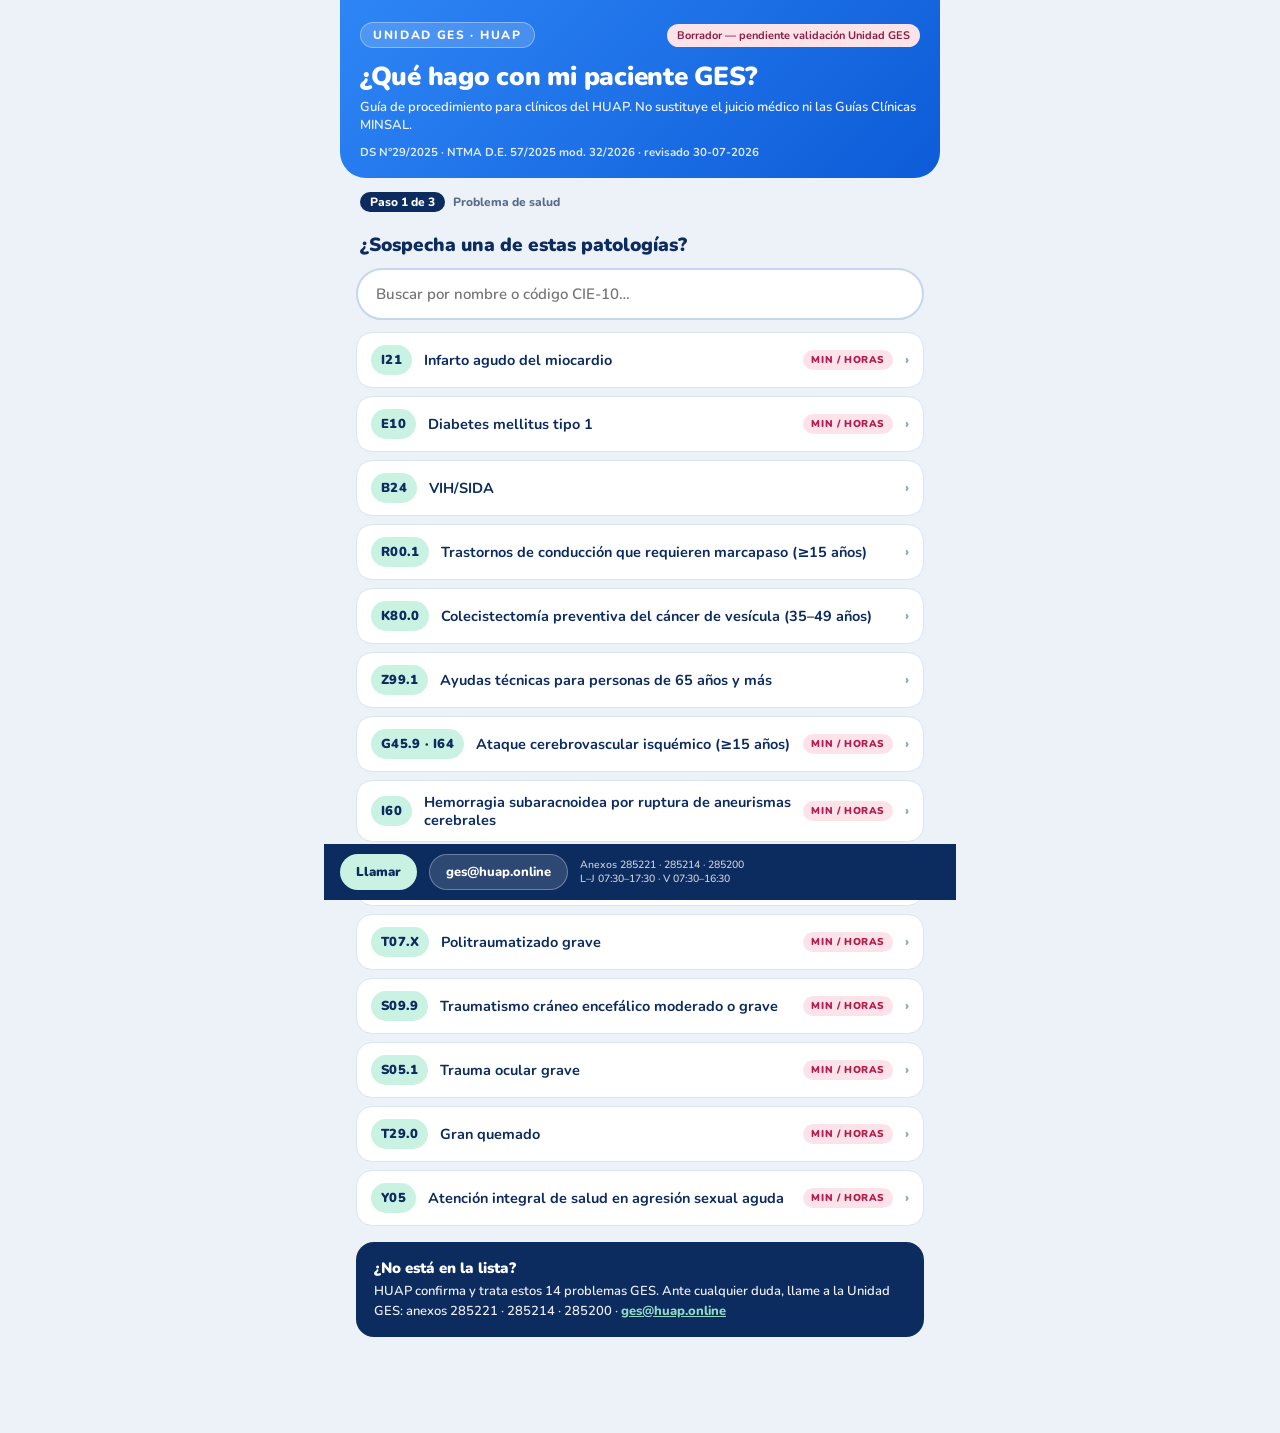
==== index.html @ 1893d2ac "Sitio construido desde 1720fc93cf8b07c2d72e67e233c36176f4666ee0 Generado por src/build.js. No editar" ====
<!DOCTYPE html>
<html lang="es-CL">
<head>
<meta charset="utf-8">
<meta name="viewport" content="width=device-width, initial-scale=1">
<title>¿Qué hago con mi paciente GES? · Unidad GES HUAP</title>
<meta name="description" content="Guía de procedimiento GES para clínicos del Hospital de Urgencia Asistencia Pública. Qué hacer ante la sospecha o confirmación de una patología GES, plazos que corren y cómo notificar.">
<meta name="robots" content="noindex, nofollow">
<meta name="color-scheme" content="light">
<script>document.documentElement.className += ' js';</script>
<style>
/* Landing GES para médicos del HUAP.
   Las reglas de esta hoja reproducen el diseño aprobado en Claude Design
   («GES HUAP — Ruta guiada»). El diseño no declara un reset global: las cajas
   conservan el `box-sizing` por defecto del navegador, así que NO agregar
   `* { box-sizing: border-box }` — cambiaría el ancho de varias tarjetas. */

/* --- Nunito, servida desde el propio sitio (sin Google Fonts ni CDN) --------
   Un solo archivo variable por subconjunto cubre los pesos 400–900. El
   `unicode-range` hace que un lector en español descargue solo el subconjunto
   latino. */
@font-face { font-family: 'Nunito'; font-style: normal; font-weight: 400 900; font-display: swap;
  src: url("fonts/nunito-cyrillic-ext.woff2") format('woff2');
  unicode-range: U+0460-052F, U+1C80-1C8A, U+20B4, U+2DE0-2DFF, U+A640-A69F, U+FE2E-FE2F; }
@font-face { font-family: 'Nunito'; font-style: normal; font-weight: 400 900; font-display: swap;
  src: url("fonts/nunito-cyrillic.woff2") format('woff2');
  unicode-range: U+0301, U+0400-045F, U+0490-0491, U+04B0-04B1, U+2116; }
@font-face { font-family: 'Nunito'; font-style: normal; font-weight: 400 900; font-display: swap;
  src: url("fonts/nunito-vietnamese.woff2") format('woff2');
  unicode-range: U+0102-0103, U+0110-0111, U+0128-0129, U+0168-0169, U+01A0-01A1, U+01AF-01B0, U+0300-0301, U+0303-0304, U+0308-0309, U+0323, U+0329, U+1EA0-1EF9, U+20AB; }
@font-face { font-family: 'Nunito'; font-style: normal; font-weight: 400 900; font-display: swap;
  src: url("fonts/nunito-latin-ext.woff2") format('woff2');
  unicode-range: U+0100-02BA, U+02BD-02C5, U+02C7-02CC, U+02CE-02D7, U+02DD-02FF, U+0304, U+0308, U+0329, U+1D00-1DBF, U+1E00-1E9F, U+1EF2-1EFF, U+2020, U+20A0-20AB, U+20AD-20C0, U+2113, U+2C60-2C7F, U+A720-A7FF; }
@font-face { font-family: 'Nunito'; font-style: normal; font-weight: 400 900; font-display: swap;
  src: url("fonts/nunito-latin.woff2") format('woff2');
  unicode-range: U+0000-00FF, U+0131, U+0152-0153, U+02BB-02BC, U+02C6, U+02DA, U+02DC, U+0304, U+0308, U+0329, U+2000-206F, U+20AC, U+2122, U+2191, U+2193, U+2212, U+2215, U+FEFF, U+FFFD; }

/* --- Base (idéntica al diseño) -------------------------------------------- */
body { margin: 0; background: #EDF2F9; font-family: 'Nunito', system-ui, sans-serif; color: #0C2B5E; -webkit-font-smoothing: antialiased; }
a { color: #0D5BD8; }
a:hover { color: #0A46A8; }
input { font-family: 'Nunito', system-ui, sans-serif; }
@keyframes pulseA { 0%, 100% { opacity: 1 } 50% { opacity: .5 } }

/* Los títulos usan estilos en línea, igual que en el diseño; se anulan los
   márgenes y tamaños que el navegador aplica por defecto a h1–h4. */
h1, h2, h3, h4 { margin: 0; font-size: inherit; font-weight: inherit; }

/* --- Estados de interacción declarados en el diseño ------------------------
   El diseño declara estos realces con el atributo `style-hover`, que el
   visor de Claude Design no llega a aplicar. Se implementan aquí como CSS
   real: no alteran el estado en reposo. */
.card-int:hover { border-color: #0D5BD8; box-shadow: 0 2px 10px rgba(13, 91, 216, .12); }
.btn-primary:hover { background: #0A46A8; }

/* Foco visible y consistente para navegación por teclado (WCAG 2.4.7).
   Solo en controles: `#paso-titulo` recibe el foco por programa al cambiar de
   paso, para reubicar al lector de pantalla, y no debe dibujar anillo.
   El buscador también queda fuera: el diseño ya declara su propio
   `outline-color`, y sobrescribirlo cambiaría su aspecto al recibir el foco. */
a:focus-visible, button:focus-visible, input:not(#buscador):focus-visible, [href]:focus-visible {
  outline: 3px solid #0D5BD8; outline-offset: 2px; border-radius: 4px;
}
#paso-titulo:focus { outline: none; }

/* --- Reflujo en pantallas angostas (WCAG 1.4.10) ---------------------------
   A 320 px, el nombre del problema no cabe entre las dos píldoras y la tarjeta
   empujaba la página a desplazamiento horizontal. Un elemento flex no se
   encoge por debajo de su contenido salvo que se lo permita. Esto no cambia
   nada a partir de 360 px, donde el texto ya cabía: la regla va acotada a las
   pantallas donde el desbordamiento existe, porque más arriba cambiaría el
   ajuste de línea y la página dejaría de ser idéntica al diseño.

   Bajo 360 px, además, la barra fija de contacto ocupa tres líneas y tapaba el
   final del contenido, que reserva 96 px. */
@media (max-width: 359px) {
  .flex-min { min-width: 0; overflow-wrap: break-word; }
  .p-col { padding-bottom: 160px !important; }
}

/* Texto solo para lectores de pantalla. */
.sr-only { position: absolute; width: 1px; height: 1px; padding: 0; margin: -1px; overflow: hidden; clip: rect(0 0 0 0); white-space: nowrap; border: 0; }

/* --- Ruta guiada vs. documento completo ------------------------------------
   `#doc` es el documento lineal completo: es lo que ve quien no tiene
   JavaScript y lo que sale al imprimir. `#app` es la ruta guiada de 3 pasos.
   Uno u otro, nunca los dos. */
html.js #doc { display: none; }
html:not(.js) #app { display: none; }

/* --- Documento lineal completo --------------------------------------------
   Misma paleta y tipografía que la ruta guiada, en formato de lectura
   continua. En pantalla solo lo ve quien no tiene JavaScript. */
#doc { padding: 18px 16px 0; font-size: 14px; line-height: 1.5; font-weight: 600; color: #3D5378; }
#doc h2 { font-size: 19px; font-weight: 900; color: #0C2B5E; margin: 26px 0 10px; }
#doc h3 { font-size: 15.5px; font-weight: 900; color: #0C2B5E; margin: 0 0 8px; }
#doc h4 { font-size: 13px; font-weight: 900; color: #5A6B8C; text-transform: uppercase; letter-spacing: .06em; margin: 12px 0 4px; }
#doc p { margin: 0 0 8px; }
#doc ul, #doc ol { margin: 0 0 8px; padding-left: 20px; }
#doc li { margin: 0 0 5px; }
.doc-intro { background: #fff; border: 1.5px solid #D9E5F3; border-radius: 16px; padding: 14px; }
.doc-ps { background: #fff; border: 1.5px solid #D9E5F3; border-radius: 16px; padding: 14px; margin: 0 0 10px; }
.doc-cie { display: inline-block; background: #C9F2E3; color: #0C2B5E; font-weight: 900; font-size: 13px; padding: 3px 9px; border-radius: 999px; }
.doc-accs, .doc-plazos { list-style: none; padding-left: 0; }
.doc-accs > li, .doc-plazos > li { border-left: 3px solid #D9E5F3; padding-left: 10px; margin-bottom: 7px; font-size: 12.5px; }
.doc-plazos > li { border-left-color: #C9F2E3; }
.doc-plazo-chip { display: inline-block; background: #0C2B5E; color: #fff; font-weight: 900; font-size: 12px; padding: 2px 9px; border-radius: 999px; }
.doc-plazo-chip.doc-critico { background: #D02E63; }
.doc-ctx { color: #B31D52; font-style: normal; font-weight: 800; }
.doc-corr, .doc-warn { color: #8A1E44; }
.doc-warn { background: #FCE3EA; border-radius: 10px; padding: 8px 10px; font-size: 12px; font-weight: 700; }
.doc-post { background: #EDF2F9; border: 1.5px solid #D9E5F3; border-radius: 12px; padding: 10px 12px; font-size: 12.5px; }
.doc-fuente { font-size: 11px; font-weight: 600; color: #5A6B8C; }
.doc-casos dt { font-weight: 800; color: #0C2B5E; margin-top: 8px; }
.doc-casos dd { margin: 2px 0 0; font-size: 12.5px; }

@media (prefers-reduced-motion: reduce) {
  *, *::before, *::after { animation-duration: .001ms !important; animation-iteration-count: 1 !important; transition-duration: .001ms !important; }
}

/* --- Impresión -------------------------------------------------------------
   La página imprime como documento de consulta completo: los 14 problemas con
   todos sus momentos, plazos y criterios. Los bloques plegables del documento
   van abiertos. */
/* El pie de impresión solo existe en el papel. En pantalla, la tabla que lo
   aloja no debe alterar el documento lineal: se neutraliza a bloques. */
.print-footer { display: none; }
.doc-table, .doc-table > tbody, .doc-table > tfoot,
.doc-table > * > tr, .doc-table > * > tr > td {
  display: block; margin: 0; padding: 0; border: 0; width: auto;
}

@media print {
  @page { margin: 14mm 12mm; }

  html, body { background: #fff !important; color: #000; font-size: 10.5pt; }
  #app, .dock, .no-print { display: none !important; }
  #doc { display: block !important; }

  /* `table-footer-group` se repite en cada página Y reserva su altura en el
     flujo: el texto del cuerpo nunca puede quedar debajo. Un `position: fixed`
     sí se repetía, pero flotaba sobre el contenido y lo borraba del papel. */
  .doc-table { display: table; width: 100%; border-collapse: collapse; }
  .doc-table > tbody { display: table-row-group; }
  .doc-table > tfoot { display: table-footer-group; }
  .doc-table > * > tr { display: table-row; }
  .doc-table > * > tr > td { display: table-cell; padding: 0; border: 0; }

  .print-footer {
    display: block; font-size: 8pt; color: #000;
    border-top: .5pt solid #000; padding-top: 2pt; margin-top: 6pt;
  }

  .p-wrap { min-height: 0 !important; display: block !important; }
  .p-col { max-width: none !important; width: auto !important; padding: 0 !important; }

  /* Sin degradados ni fondos de color: se imprime mucho de esto en blanco y negro. */
  .doc-head { background: none !important; color: #000 !important; border-bottom: 2pt solid #000; border-radius: 0 !important; padding: 0 0 6pt !important; }
  .doc-head a { color: #000 !important; }

  .doc-ps { break-inside: avoid; page-break-inside: avoid; border: 1pt solid #000; border-radius: 0; padding: 6pt 8pt; margin: 0 0 8pt; background: none; }
  .doc-etapa { break-inside: avoid; page-break-inside: avoid; }
  h2, h3 { break-after: avoid; page-break-after: avoid; }

  .doc-plazo-chip { border: 1pt solid #000 !important; background: none !important; color: #000 !important; }
  /* En papel todo va en negro: se imprime en blanco y negro con frecuencia. */
  #doc, .doc-fuente, .doc-warn, .doc-corr, .doc-ctx, #doc h2, #doc h3, #doc h4 { color: #000 !important; }
  .doc-warn { background: none !important; border: .5pt solid #000; }
  .doc-critico { font-weight: 900; text-decoration: underline; }

  details, details[open] > * { display: block !important; }
  details > summary { list-style: none; font-weight: 800; }

  /* Las URL de las fuentes quedan visibles en el papel. */
  .doc-fuentes a::after { content: " (" attr(href) ")"; font-size: 9pt; word-break: break-all; }
}
</style>
</head>
<body>

<div class="p-wrap" style="min-height:100vh;display:flex;justify-content:center">
<div class="p-col" style="width:100%;max-width:600px;padding:0 0 96px;position:relative">

<header class="doc-head" style="background:linear-gradient(135deg,#2E86F5,#0D5BD8);border-radius:0 0 26px 26px;padding:22px 20px 18px;color:#fff">
  <div style="display:flex;align-items:center;justify-content:space-between;gap:10px;flex-wrap:wrap">
    <div style="font-size:12px;font-weight:800;letter-spacing:.14em;text-transform:uppercase;background:rgba(255,255,255,.16);border:1px solid rgba(255,255,255,.35);padding:4px 12px;border-radius:999px">Unidad GES · HUAP</div>
    <div style="font-size:11px;font-weight:700;background:#FCE3EA;color:#8A1E44;padding:4px 10px;border-radius:999px">Borrador — pendiente validación Unidad GES</div>
  </div>
  <h1 style="margin:14px 0 6px;font-size:26px;line-height:1.15;font-weight:900;letter-spacing:-.01em">¿Qué hago con mi paciente GES?</h1>
  <p style="margin:0;font-size:13px;font-weight:600;opacity:.92">Guía de procedimiento para clínicos del HUAP. No sustituye el juicio médico ni las Guías Clínicas MINSAL.</p>
  <div style="margin-top:10px;font-size:11.5px;font-weight:700;opacity:.85">DS N°29/2025 · NTMA D.E. 57/2025 mod. 32/2026 · revisado 30-07-2026</div>
</header>

<main>
<!-- Región de anuncios para lectores de pantalla (WCAG 4.1.3). Es persistente
     a propósito: la vista se vuelve a dibujar entera en cada cambio y una
     región viva recién insertada no se anuncia de forma fiable. -->
<div id="anuncio" class="sr-only" role="status" aria-live="polite" aria-atomic="true"></div>

<div id="app"></div>

<div id="doc">
<table class="doc-table" role="presentation">
  <tfoot>
    <tr><td>
      <div class="print-footer">DS N°29/2025 · NTMA D.E. 57/2025 mod. 32/2026 · revisado 30-07-2026 · Unidad GES HUAP · ges@huap.online · Borrador — pendiente validación Unidad GES</div>
    </td></tr>
  </tfoot>
  <tbody>
    <tr><td>

<p class="doc-intro">Esta página reúne, por problema de salud, qué le corresponde hacer al médico tratante en
cada momento del paciente y qué plazos empiezan a correr. Es apoyo administrativo al proceso GES:
<strong>no decide si un caso es GES</strong> ni sustituye el juicio clínico. La confirmación diagnóstica y la
notificación son responsabilidad del médico tratante (Memo N°49).</p>

<section class="doc-sec">
  <h2>Unidad GES · contacto</h2>
  <ul class="doc-contacto">
    <li><strong>Correo:</strong> <a href="mailto:ges@huap.online">ges@huap.online</a></li>
    <li><strong>Anexos internos:</strong> 285221 · 285214 · 285200</li>
    <li><strong>Desde fuera del hospital o celular:</strong> 225685221 · 225685214 · 226085200</li>
    <li><strong>Horario:</strong> L–J 07:30–17:30 · V 07:30–16:30</li>
    <li><strong>Ubicación:</strong> 1.er piso torre antigua, contigua a UTI</li>
    <li>Riesgo vital (Ley de Urgencia): Oficina 6 de Admisión, 24/7</li>
  </ul>
</section>

<section class="doc-sec" id="momentos">
  <h2>El proceso, momento a momento</h2>
  <p class="doc-nota">Estas acciones corren para cualquiera de los 14 problemas. Lo propio de cada problema
  —sus plazos y sus indicaciones específicas— va en su ficha, más abajo.</p>
  <div class="doc-etapa"><h3>1. Sospecha — Aún sin confirmación diagnóstica</h3><ul class="doc-accs" role="list"><li><strong>Active el caso GES en SINA con el código CIE-10</strong><br>Guía rápida CIE-10 institucional. Los plazos de diagnóstico corren desde la sospecha.</li></ul></div><div class="doc-etapa"><h3>2. Confirmación — Acabo de confirmar el diagnóstico <em>(Notificar ahora)</em></h3><ul class="doc-accs" role="list"><li><strong>Emita el IPD en SINA — llene los campos 12–18 y firme</strong><br>Admisión completa el resto. El campo 18 fija la fecha máxima de inicio del tratamiento.</li><li><strong>Emita el Formulario de Constancia GES y entregue la copia al paciente en el mismo acto</strong><br>Firma quien notifica + firma o huella del paciente o su representante (Art. 24°, Ley 19.966). Registre día y hora.</li><li><strong>Use la misma fecha en que determinó la intervención sanitaria</strong><br>Circular IF/N°469. En papel solo ante falla de SINA.</li><li><strong>El responsable final es el médico tratante</strong><br>Aunque el GES sea de urgencia y aunque participen interconsultores (Memo N°49).</li><li><strong>En HUAP no se usa el DAU para notificar</strong> <em class="doc-ctx">(solo urgencia)</em><br>IPD y Constancia se generan en SINA, igual que en hospitalización.</li></ul></div><div class="doc-etapa"><h3>3. Hospitalización — Hospitalizado, garantías en curso</h3><ul class="doc-accs" role="list"><li><strong>Verifique que IPD y Constancia estén emitidos</strong><br>Deben ingresar a SIGGES en ≤5 días hábiles desde la emisión. Las gestoras GES fotografían los documentos en su unidad.</li><li><strong>¿Notificación pendiente? Cúmplala en tiempo y forma</strong><br>La Enfermera Gestora GES puede requerirla (Memo N°49). Si se omitió, coordine la notificación diferida con la unidad.</li></ul></div><div class="doc-etapa"><h3>4. Alta — Voy a dar el alta</h3><ul class="doc-accs" role="list"><li><strong>Emita la SIC a la especialidad de seguimiento</strong><br>Por SINA si el destino es HCSBA; interconsulta azul (formulario autocopiativo) para otros hospitales.</li><li><strong>Verifique comuna y al menos un teléfono efectivo</strong><br>Sin contacto efectivo, el caso cae en «contacto no corresponde» y la garantía se cierra sin que el paciente sea atendido (NTMA §II.8–9).</li><li><strong>Envíe la interconsulta a ges@huap.online</strong><br>Adjunte la SIC. Con esto la unidad activa la garantía de seguimiento.</li></ul></div><div class="doc-etapa"><h3>5. Seguimiento — Ya está de alta</h3><ul class="doc-accs" role="list"><li><strong>La Unidad GES gestiona la hora prioritaria</strong><br>La solicita a la red y macrored; el hospital receptor debe otorgar la consulta dentro del plazo garantizado.</li></ul></div>
  <p class="doc-fuente">Fuentes: Circular IF/N°469 (20-05-2024) · Memo N°49 (21-07-2025) · Memo N°05 (02-01-2026) · NTMA D.E. 57/2025 §II.8–II.9 · formulario-paciente-ges.pdf · IPD. (1).pdf · confirmado por Unidad GES 08-2026</p>
</section>

<section class="doc-sec">
  <h2>Los 14 problemas GES del HUAP</h2>
  <p class="doc-nota">HUAP es prestador de estos 14 problemas: otorga confirmación diagnóstica y tratamiento.
  Ante un caso que no aparezca aquí, consulte a la Unidad GES antes de descartar que sea GES.
  Cada ficha suma sus plazos e indicaciones propias a las acciones del momento (ver «El proceso, momento a momento»).</p>
  <section class="doc-ps">
  <h3><span class="doc-cie">I21</span> Infarto agudo del miocardio</h3>
  
  <div class="doc-etapa"><h4>Sospecha</h4><ul class="doc-accs" role="list"><li><strong>Tome ECG y biomarcadores ahora</strong><br>La confirmación incluye ECG dentro de 30 min desde la primera atención clínica y biomarcadores (NTMA 5.1).</li></ul><ul class="doc-plazos" role="list"><li><span class="doc-plazo-chip doc-critico">30 min</span> <strong>ECG en urgencia</strong> — desde la sospecha (primera atención clínica)</li></ul></div><div class="doc-etapa"><h4>Confirmación — Notificar ahora</h4><ul class="doc-accs" role="list"><li><strong>Evalúe trombólisis si hay supradesnivel ST</strong><br>Fibrinolítico + antiagregante + anticoagulante en conjunto. Revise las exclusiones NTMA antes de indicar.</li></ul><ul class="doc-plazos" role="list"><li><span class="doc-plazo-chip doc-critico">30 min</span> <strong>Trombólisis si hay SDST</strong> — desde la confirmación diagnóstica<br><em>Inclusión: SDST con &lt;24 h desde el inicio de síntomas (ideal &lt;12 h).</em></li></ul></div><div class="doc-etapa"><h4>Seguimiento</h4><ul class="doc-plazos" role="list"><li><span class="doc-plazo-chip">30 días</span> <strong>Primer control de prevención secundaria</strong> — desde el alta hospitalaria<br><em>Prevención secundaria sin límite de tiempo, cualquiera sea el tratamiento recibido.</em></li></ul></div><p class="doc-post">Rehabilitación: sin garantía.</p><div class="doc-ntma"><h4>Criterios NTMA</h4><ul><li>Confirmación = ECG ≤30 min desde la primera atención clínica + biomarcadores.</li><li>Exclusiones de trombólisis: antecedente de ataque cerebral hemorrágico o de origen desconocido, ACV isquémico &lt;6 meses, malformación vascular o tumor cerebral, diátesis hemorrágica, hemorragia digestiva &lt;6 semanas, otra hemorragia activa (no menstrual), neurocirugía &lt;6 meses, cirugía o trauma mayor &lt;3 semanas, sospecha de disección aórtica.</li></ul><p class="doc-warn">Transcripción de la NTMA pendiente de validación por la Unidad GES.</p></div>
  <p class="doc-fuente">Fuente: Ficha PS 5 auge.minsal.cl (DS 29/2025) · NTMA pp. 34–35</p>
</section>
<section class="doc-ps">
  <h3><span class="doc-cie">E10</span> Diabetes mellitus tipo 1</h3>
  
  <div class="doc-etapa"><h4>Sospecha</h4><ul class="doc-accs" role="list"><li><strong>Cubre debut Y descompensación</strong><br>El decreto no restringe al debut; el «(debut)» del afiche es convención local de SINA (confirmado por Unidad GES, 08-2026).</li></ul><ul class="doc-plazos" role="list"><li><span class="doc-plazo-chip doc-critico">30 min</span> <strong>Glicemia en urgencia</strong> — desde la atención de urgencia por sospecha de descompensación</li><li><span class="doc-plazo-chip">7 días</span> <strong>Consulta con médico especialista</strong> — desde la sospecha por exámenes alterados</li></ul></div><div class="doc-etapa"><h4>Confirmación — Notificar ahora</h4><ul class="doc-plazos" role="list"><li><span class="doc-plazo-chip">24 h</span> <strong>Inicio de tratamiento</strong> — desde la confirmación diagnóstica</li><li><span class="doc-plazo-chip doc-critico">30 min</span> <strong>Glicemia en persona ya en tratamiento que se descompensa</strong> — desde la atención médica en Servicio de Urgencia</li></ul></div><p class="doc-post">Sin garantía de oportunidad después del alta; continuidad por su vía habitual.</p><div class="doc-ntma"><h4>Criterios NTMA</h4><ul><li>Insulina: jeringas suficientes sin reutilización; mantener la misma graduación.</li><li>Pie diabético: curaciones avanzadas ante úlcera de todo el espesor de la piel; incluye bota o botín de descarga.</li><li>Monitoreo continuo de glucosa garantizado en &lt;18 años y gestantes (sensores sin interrupciones; en gestantes hasta el parto).</li></ul><p class="doc-warn">Transcripción de la NTMA pendiente de validación por la Unidad GES.</p></div>
  <p class="doc-fuente">Fuente: Ficha PS 6 · NTMA pp. 36–37</p>
</section>
<section class="doc-ps">
  <h3><span class="doc-cie">B24</span> Síndrome de la inmunodeficiencia adquirida VIH/SIDA</h3>
  <p class="doc-fuente">En la ruta guiada aparece como «VIH/SIDA».</p>
  <div class="doc-etapa"><h4>Sospecha</h4><ul class="doc-accs" role="list"><li><strong>Toda muestra reactiva va al ISP</strong><br>Test instrumental o visual reactivo → toma de muestra en el centro y envío a confirmación al ISP.</li></ul><ul class="doc-plazos" role="list"><li><span class="doc-plazo-chip">45 días</span> <strong>Diagnóstico (confirmación ISP)</strong> — desde la sospecha o solicitud del usuario</li></ul></div><div class="doc-etapa"><h4>Confirmación — Notificar ahora</h4><ul class="doc-accs" role="list"><li><strong>TAR también con sospecha clínica fundada</strong><br>Infección aguda sintomática, enfermedades definitorias de SIDA o embarazo con confirmación ISP en proceso — previa indicación médica.</li></ul><ul class="doc-plazos" role="list"><li><span class="doc-plazo-chip">45 días</span> <strong>Consulta médica</strong> — desde la confirmación (resultado ISP)</li><li><span class="doc-plazo-chip">7 días</span> <strong>Inicio de TAR</strong> — desde la indicación médica</li><li><span class="doc-plazo-chip">7 días</span> <strong>Inicio de TAR en persona embarazada VIH (+) o con serología reactiva</strong> — desde la indicación<br><em>Garantía obstétrica o neonatal del problema 18. HUAP no tiene maternidad: la Unidad GES debe confirmar si corresponde mantenerla en esta guía.</em></li><li><span class="doc-plazo-chip doc-critico">Inmediata</span> <strong>Profilaxis antirretroviral en el parto</strong> — desde el inicio del trabajo de parto vaginal, o 4 horas antes de la cesárea programada<br><em>Garantía obstétrica o neonatal del problema 18. HUAP no tiene maternidad: la Unidad GES debe confirmar si corresponde mantenerla en esta guía.</em></li><li><span class="doc-plazo-chip doc-critico">6 h</span> <strong>Medicamentos para interrumpir la producción de leche materna en puérpera VIH (+)</strong> — desde el nacimiento<br><em>Garantía obstétrica o neonatal del problema 18. HUAP no tiene maternidad: la Unidad GES debe confirmar si corresponde mantenerla en esta guía.</em></li><li><span class="doc-plazo-chip doc-critico">4 h</span> <strong>Profilaxis antirretroviral al recién nacido de gestante VIH (+) o con serología reactiva</strong> — desde el nacimiento<br><em>Garantía obstétrica o neonatal del problema 18. HUAP no tiene maternidad: la Unidad GES debe confirmar si corresponde mantenerla en esta guía.</em></li><li><span class="doc-plazo-chip doc-critico">Inmediata</span> <strong>Fórmula láctea de inicio al recién nacido</strong> — desde el nacimiento<br><em>Garantía obstétrica o neonatal del problema 18. HUAP no tiene maternidad: la Unidad GES debe confirmar si corresponde mantenerla en esta guía.</em></li></ul></div><p class="doc-post">Seguimiento según esquema clínico; sin plazo post-alta adicional garantizado.</p><div class="doc-ntma"><h4>Criterios NTMA</h4><ul><li>Pretratamiento: IGRA para TB latente con CD4 ≤350 o sin PPD; HLA-B*5701 antes de Abacavir; anti-HBs tras vacunas VHB; genotipificación de resistencia.</li><li>PAP anual en mujeres VIH+.</li></ul><p class="doc-warn">Transcripción de la NTMA pendiente de validación por la Unidad GES.</p></div>
  <p class="doc-fuente">Fuente: Ficha PS 18 · NTMA pp. 44–48</p>
</section>
<section class="doc-ps">
  <h3><span class="doc-cie">R00.1</span> Trastornos de generación del impulso y conducción en personas de 15 años y más, que requieren marcapasos</h3>
  <p class="doc-fuente">En la ruta guiada aparece como «Trastornos de conducción que requieren marcapaso (≥15 años)».</p>
  <div class="doc-etapa"><h4>Sospecha</h4><ul class="doc-plazos" role="list"><li><span class="doc-plazo-chip">30 días</span> <strong>Confirmación diagnóstica</strong> — desde la sospecha</li></ul></div><div class="doc-etapa"><h4>Confirmación — Notificar ahora</h4><ul class="doc-plazos" role="list"><li><span class="doc-plazo-chip">30 días</span> <strong>Instalación de marcapaso</strong> — desde la confirmación o la indicación de recambio</li></ul></div><div class="doc-etapa"><h4>Seguimiento</h4><ul class="doc-plazos" role="list"><li><span class="doc-plazo-chip">15 días</span> <strong>Primer control</strong> — desde el alta de instalación o cambio de generador</li></ul></div><div class="doc-ntma"><h4>Criterios NTMA</h4><ul><li>El estudio electrofisiológico incluye honorarios, insumos, medicamentos y pabellón (ablación de nódulo AV y vías accesorias).</li></ul><p class="doc-warn">Transcripción de la NTMA pendiente de validación por la Unidad GES.</p></div>
  <p class="doc-fuente">Fuente: Ficha PS 25 · NTMA p. 50</p>
</section>
<section class="doc-ps">
  <h3><span class="doc-cie">K80.0</span> Colecistectomía preventiva del cáncer de vesícula en personas de 35 a 49 años</h3>
  <p class="doc-fuente">En la ruta guiada aparece como «Colecistectomía preventiva del cáncer de vesícula (35–49 años)».</p>
  <div class="doc-etapa"><h4>Sospecha</h4><ul class="doc-accs" role="list"><li><strong>Personas de 35 a 49 años con síntomas</strong><br>La ecotomografía garantizada se realiza a todo paciente con síntomas. Equivalen a síntomas actuales: cólico biliar previo, colecistitis crónica no operada o eco previa con colelitiasis (NTMA 26.1).</li></ul><ul class="doc-plazos" role="list"><li><span class="doc-plazo-chip">30 días</span> <strong>Confirmación con ecotomografía</strong> — desde la sospecha</li></ul></div><div class="doc-etapa"><h4>Confirmación — Notificar ahora</h4><ul class="doc-accs" role="list"><li><strong>Derive a cirujano/a</strong><br>Todo paciente con colelitiasis en la eco, para evaluación y cirugía según condición clínica.</li></ul><ul class="doc-plazos" role="list"><li><span class="doc-plazo-chip">90 días</span> <strong>Colecistectomía</strong> — desde la confirmación diagnóstica</li></ul></div><p class="doc-post">Sin garantía de oportunidad después del alta.</p><div class="doc-ntma"><h4>Criterios NTMA</h4><ul><li>La eco «Confirmación Colelitiasis» se realiza a todo sintomático de 35–49 años; con colelitiasis, derivación a cirujano/a.</li></ul><p class="doc-warn">Transcripción de la NTMA pendiente de validación por la Unidad GES.</p></div>
  <p class="doc-fuente">Fuente: Ficha PS 26 · NTMA pp. 50–51</p>
</section>
<section class="doc-ps">
  <h3><span class="doc-cie">Z99.1</span> Ayudas técnicas para personas de 65 años y más</h3>
  
  <div class="doc-etapa"><h4>Sospecha</h4><ul class="doc-accs" role="list"><li><strong>¿Menor de 65 años con ACV o HSA?</strong><br>Sus ayudas técnicas van por el PS 37 o 42, no por este problema.</li></ul></div><div class="doc-etapa"><h4>Confirmación — Notificar ahora</h4><ul class="doc-plazos" role="list"><li><span class="doc-plazo-chip">20 días</span> <strong>Entrega de bastón, cojín o colchón antiescaras</strong> — desde la indicación médica</li><li><span class="doc-plazo-chip">30 días</span> <strong>Entrega de silla de ruedas o andador</strong> — desde la indicación médica</li></ul></div><p class="doc-post">La garantía es la entrega dentro de plazo desde la indicación.</p><div class="doc-ntma"><h4>Criterios NTMA</h4><ul><li>Inclusión: ≥65 años con limitación funcional para desplazarse o para actividades de la vida diaria (dolor, claudicación, inestabilidad articular, riesgo de caída, alteración de la marcha o inmovilidad).</li><li>12 tipos: andadores (3), bastones (2), cojines y colchones antiescaras (4), sillas de ruedas (3). No se entregan necesariamente en conjunto.</li></ul><p class="doc-warn">Transcripción de la NTMA pendiente de validación por la Unidad GES.</p></div>
  <p class="doc-fuente">Fuente: Ficha PS 36 · NTMA pp. 54–55</p>
</section>
<section class="doc-ps">
  <h3><span class="doc-cie">G45.9 · I64</span> Ataque cerebrovascular isquémico en personas de 15 años y más</h3>
  <p class="doc-fuente">En la ruta guiada aparece como «Ataque cerebrovascular isquémico (≥15 años)».</p>
  <div class="doc-etapa"><h4>Sospecha</h4><ul class="doc-accs" role="list"><li><strong>El TIA también activa este GES</strong><br>G45.9 e I64 apuntan ambos al PS 37 (confirmado por Unidad GES).</li></ul><ul class="doc-plazos" role="list"><li><span class="doc-plazo-chip doc-critico">24 h</span> <strong>Confirmación diagnóstica</strong> — desde la sospecha</li></ul></div><div class="doc-etapa"><h4>Confirmación — Notificar ahora</h4><ul class="doc-plazos" role="list"><li><span class="doc-plazo-chip doc-critico">24 h</span> <strong>Inicio de tratamiento</strong> — desde la confirmación</li><li><span class="doc-plazo-chip">24 h</span> <strong>Hospitalización en prestador resolutivo</strong> — desde la indicación</li></ul></div><div class="doc-etapa"><h4>Hospitalización</h4><ul class="doc-plazos" role="list"><li><span class="doc-plazo-chip">48 h</span> <strong>Rehabilitación hospitalizada</strong> — desde la indicación</li></ul></div><div class="doc-etapa"><h4>Alta</h4><ul class="doc-accs" role="list"><li><strong>Rehabilitación ambulatoria → SIC a Unidad de Kinesiología</strong><br>HCSBA por SINA · HEC por interconsulta azul. Si requiere Fonoaudiología o Terapia Ocupacional, consígnelo en la misma SIC: la derivación sigue dirigida a Kinesiología (Memo N°05).</li></ul></div><div class="doc-etapa"><h4>Seguimiento</h4><ul class="doc-accs" role="list"><li><strong>Ayudas técnicas para menores de 65 años</strong><br>Bastón, cojín o colchón en 20 días; silla de ruedas en 30 días desde la indicación — por este mismo problema, no por el PS 36.</li></ul><ul class="doc-plazos" role="list"><li><span class="doc-plazo-chip">10 días</span> <strong>Control con neurología de adultos</strong> — desde el alta hospitalaria<br><em>La atención al alta debe ser por neurología de adultos (NTMA 37.2).</em></li><li><span class="doc-plazo-chip">15 días</span> <strong>Rehabilitación ambulatoria</strong> — desde la indicación médica</li></ul></div><div class="doc-ntma"><h4>Criterios NTMA</h4><ul><li>Seguimiento al alta por especialista de neurología adultos (37.2).</li><li>Estudio etiológico cardiovascular durante la hospitalización, para prevenir recurrencia.</li><li>Ayudas técnicas garantizadas hasta los 64 años por este problema; desde 65, por el PS 36.</li></ul><p class="doc-warn">Transcripción de la NTMA pendiente de validación por la Unidad GES.</p></div>
  <p class="doc-fuente">Fuente: Ficha PS 37 · NTMA pp. 55–56 · Memo N°05 (02-01-2026)</p>
</section>
<section class="doc-ps">
  <h3><span class="doc-cie">I60</span> Hemorragia subaracnoidea secundaria a ruptura de uno o más aneurismas cerebrales</h3>
  <p class="doc-fuente">En la ruta guiada aparece como «Hemorragia subaracnoidea por ruptura de aneurismas cerebrales».</p>
  <div class="doc-etapa"><h4>Sospecha</h4><ul class="doc-plazos" role="list"><li><span class="doc-plazo-chip doc-critico">24 h</span> <strong>TAC</strong> — desde la sospecha</li></ul></div><div class="doc-etapa"><h4>Confirmación — Notificar ahora</h4><ul class="doc-plazos" role="list"><li><span class="doc-plazo-chip">48 h</span> <strong>AngioTAC multicorte o angiografía digital</strong> — desde la confirmación de HSA</li><li><span class="doc-plazo-chip doc-critico">24 h</span> <strong>Tratamiento del aneurisma roto</strong> — desde la confirmación de aneurisma roto</li></ul></div><div class="doc-etapa"><h4>Hospitalización</h4><ul class="doc-plazos" role="list"><li><span class="doc-plazo-chip">48 h</span> <strong>Rehabilitación hospitalizada</strong> — desde la indicación</li></ul></div><div class="doc-etapa"><h4>Seguimiento</h4><ul class="doc-accs" role="list"><li><strong>Ayudas técnicas para menores de 65 años</strong><br>Bastón, cojín o colchón en 20 días; silla de ruedas en 30 días desde la indicación — por este mismo problema, no por el PS 36.</li></ul><ul class="doc-plazos" role="list"><li><span class="doc-plazo-chip">30 días</span> <strong>Primer control con especialista</strong> — desde el alta</li><li><span class="doc-plazo-chip">15 días</span> <strong>Rehabilitación ambulatoria</strong> — desde la indicación médica</li></ul></div><div class="doc-ntma"><h4>Criterios NTMA</h4><ul><li>Ayudas técnicas garantizadas hasta los 64 años por este problema; desde 65, por el PS 36.</li></ul><p class="doc-warn">Transcripción de la NTMA pendiente de validación por la Unidad GES.</p></div>
  <p class="doc-fuente">Fuente: Ficha PS 42 · NTMA p. 57</p>
</section>
<section class="doc-ps">
  <h3><span class="doc-cie">M51.1</span> Tratamiento quirúrgico de hernia del núcleo pulposo lumbar</h3>
  
  <div class="doc-etapa"><h4>Confirmación — Notificar ahora</h4><ul class="doc-accs" role="list"><li><strong>Indicación quirúrgica según NTMA</strong><br>Ciática radicular compresiva sin respuesta a tratamiento conservador tras 6 semanas, o compromiso progresivo.</li></ul><ul class="doc-plazos" role="list"><li><span class="doc-plazo-chip">45 días</span> <strong>Cirugía</strong> — desde la indicación quirúrgica</li></ul></div><div class="doc-etapa"><h4>Seguimiento</h4><ul class="doc-plazos" role="list"><li><span class="doc-plazo-chip">30 días</span> <strong>Control con especialista</strong> — desde el alta hospitalaria</li></ul></div><div class="doc-ntma"><h4>Criterios NTMA</h4><ul><li>Cirugía indicada en ciática radicular compresiva refractaria a 6 semanas de tratamiento conservador o con compromiso progresivo.</li></ul><p class="doc-warn">Transcripción de la NTMA pendiente de validación por la Unidad GES.</p></div>
  <p class="doc-fuente">Fuente: Ficha PS 44 · NTMA p. 58</p>
</section>
<section class="doc-ps">
  <h3><span class="doc-cie">T07.X</span> Politraumatizado grave</h3>
  
  <div class="doc-etapa"><h4>Sospecha</h4><ul class="doc-plazos" role="list"><li><span class="doc-plazo-chip doc-critico">24 h</span> <strong>Tratamiento en centro resolutivo</strong> — desde el rescate<br><em>El plazo corre desde el rescate, no desde el ingreso.</em></li></ul></div><div class="doc-etapa"><h4>Hospitalización</h4><ul class="doc-accs" role="list"><li><strong>Rehabilitación garantizada solo con lesión medular</strong><br>El decreto la acota explícitamente; guía «Rehabilitación en personas con lesión medular en UPC».</li></ul><ul class="doc-plazos" role="list"><li><span class="doc-plazo-chip">24 h</span> <strong>Rehabilitación (solo con lesión medular)</strong> — desde la indicación</li></ul></div><p class="doc-post">Sin garantía de oportunidad después del alta.</p><div class="doc-ntma"><h4>Criterios NTMA</h4><ul><li>La glosa inmunoglobulina incluye inmunoglobulina antitetánica para la protección financiera.</li></ul><p class="doc-warn">Transcripción de la NTMA pendiente de validación por la Unidad GES.</p></div>
  <p class="doc-fuente">Fuente: Ficha PS 48 · NTMA p. 59</p>
</section>
<section class="doc-ps">
  <h3><span class="doc-cie">S09.9</span> Traumatismo cráneo encefálico moderado o grave</h3>
  
  <div class="doc-etapa"><h4>Sospecha</h4><ul class="doc-accs" role="list"><li><strong>Clasifique con Glasgow</strong><br>Moderado: GCS 13–14, o GCS 15 con ≥1 factor de riesgo. Grave: GCS &lt;13. Con GCS 15 sin factores, mantenga en observación: el TEC es evolutivo (NTMA 49.1).</li></ul><ul class="doc-plazos" role="list"><li><span class="doc-plazo-chip doc-critico">12 h</span> <strong>Confirmación diagnóstica</strong> — desde la sospecha</li></ul></div><div class="doc-etapa"><h4>Confirmación — Notificar ahora</h4><ul class="doc-plazos" role="list"><li><span class="doc-plazo-chip">24 h</span> <strong>Inicio de tratamiento</strong> — desde la confirmación</li></ul></div><p class="doc-post">Sin garantía de oportunidad después del alta.</p><div class="doc-ntma"><h4>Criterios NTMA</h4><ul><li>TEC moderado: GCS 13–14, o GCS 15 con al menos un factor de riesgo. TEC grave: GCS &lt;13. Observación aunque GCS 15 sin factores.</li></ul><p class="doc-warn">Transcripción de la NTMA pendiente de validación por la Unidad GES.</p></div>
  <p class="doc-fuente">Fuente: Ficha PS 49 · NTMA pp. 59–60</p>
</section>
<section class="doc-ps">
  <h3><span class="doc-cie">S05.1</span> Trauma ocular grave</h3>
  
  <div class="doc-etapa"><h4>Sospecha</h4><ul class="doc-plazos" role="list"><li><span class="doc-plazo-chip doc-critico">12 h</span> <strong>Confirmación diagnóstica</strong> — desde la sospecha</li></ul></div><div class="doc-etapa"><h4>Confirmación — Notificar ahora</h4><ul class="doc-plazos" role="list"><li><span class="doc-plazo-chip">60 h</span> <strong>Atención por médico especialista</strong> — desde la confirmación</li></ul></div><p class="doc-post">Existe la prestación de seguimiento, pero sin plazo de oportunidad garantizado.</p><div class="doc-ntma"><h4>Criterios NTMA</h4><ul><li>Sin especificaciones adicionales a las definiciones generales de la norma.</li></ul><p class="doc-warn">Transcripción de la NTMA pendiente de validación por la Unidad GES.</p></div>
  <p class="doc-fuente">Fuente: Ficha PS 50 · NTMA p. 60</p>
</section>
<section class="doc-ps">
  <h3><span class="doc-cie">T29.0</span> Gran quemado</h3>
  
  <div class="doc-etapa"><h4>Sospecha</h4><ul class="doc-accs" role="list"><li><strong>Sin garantía de diagnóstico: las garantías parten en el tratamiento</strong><br>Clasifique con Garcés/Artigas (grave, crítico, sobrevida excepcional).</li></ul></div><div class="doc-etapa"><h4>Confirmación — Notificar ahora</h4><ul class="doc-plazos" role="list"><li><span class="doc-plazo-chip doc-critico">8 h</span> <strong>Estabilización inicial en centro de origen (&gt;15 años)</strong> — desde la confirmación</li><li><span class="doc-plazo-chip">72 h</span> <strong>Tratamiento en prestador resolutivo</strong> — desde la confirmación</li></ul></div><div class="doc-etapa"><h4>Hospitalización</h4><ul class="doc-accs" role="list"><li><strong>Tome medidas antropométricas durante la hospitalización</strong><br>Permite entregar las ayudas técnicas antes del alta y asegurar continuidad (NTMA 55.3).</li></ul><ul class="doc-plazos" role="list"><li><span class="doc-plazo-chip">48 h</span> <strong>Rehabilitación hospitalizada</strong> — desde la indicación</li></ul></div><div class="doc-etapa"><h4>Seguimiento</h4><ul class="doc-plazos" role="list"><li><span class="doc-plazo-chip">15 días</span> <strong>Primer control</strong> — desde la indicación médica<br><strong class="doc-corr">Corrección al afiche:</strong> El afiche decía «desde el alta»; el decreto dice desde la indicación médica.</li><li><span class="doc-plazo-chip">15 días</span> <strong>Rehabilitación ambulatoria</strong> — desde el alta hospitalaria<br><strong class="doc-corr">Corrección al afiche:</strong> El afiche decía «desde la indicación»; el decreto dice desde el alta.</li><li><span class="doc-plazo-chip">30 días</span> <strong>Entrega de ayudas técnicas indicadas en rehabilitación ambulatoria</strong> — desde la indicación</li></ul></div><div class="doc-ntma"><h4>Criterios NTMA</h4><ul><li>Inclusión a tratamiento: índice de gravedad &gt;70; o quemadura de vía aérea, eléctrica de alto voltaje, asociada a politrauma/TEC/shock; o profundas/extensas o complejas de cara, manos, pies o periné con riesgo de secuela invalidante; o ≥65 años con quemadura AB/B ≥10% de superficie corporal.</li></ul><p class="doc-warn">Transcripción de la NTMA pendiente de validación por la Unidad GES.</p></div>
  <p class="doc-fuente">Fuente: Ficha PS 55 · NTMA p. 63</p>
</section>
<section class="doc-ps">
  <h3><span class="doc-cie">Y05</span> Atención integral de salud en agresión sexual aguda</h3>
  
  <div class="doc-etapa"><h4>Sospecha</h4><ul class="doc-accs" role="list"><li><strong>Ventana de acceso: hasta 72 horas desde el episodio</strong><br>Sin necesidad de peritaje previo (D.E. N°32/2026). La confirmación diagnóstica se realiza con la atención médica.</li><li><strong>La denuncia es obligatoria para todo el equipo clínico</strong><br>Norma General Técnica de atención a víctimas de violencia sexual (2016).</li></ul><ul class="doc-plazos" role="list"><li><span class="doc-plazo-chip doc-critico">Inmediata</span> <strong>Primera respuesta en unidad de emergencia</strong> — desde la solicitud de atención</li></ul></div><div class="doc-etapa"><h4>Confirmación — Notificar ahora</h4><ul class="doc-accs" role="list"><li><strong>Primera respuesta integral</strong><br>Atención de lesiones y toma de muestras · anticoncepción de emergencia · profilaxis VIH e ITS · evaluación hepatitis B · primera ayuda psicológica · contacto con sistema policial/judicial.</li></ul></div><div class="doc-etapa"><h4>Seguimiento</h4><ul class="doc-plazos" role="list"><li><span class="doc-plazo-chip">35 días</span> <strong>Seguimiento</strong> — desde la primera respuesta<br><strong class="doc-corr">Corrección al afiche:</strong> El afiche decía «desde el alta»; el decreto dice desde la primera respuesta.</li></ul></div><div class="doc-ntma"><h4>Criterios NTMA</h4><ul><li>Seguimiento según necesidad: pediatría, ginecología, urología, infectología, dermatología, medicina interna/familiar, inmunología; salud mental por psiquiatra y psicólogo/a clínico.</li></ul><p class="doc-warn">Transcripción de la NTMA pendiente de validación por la Unidad GES.</p></div>
  <p class="doc-fuente">Fuente: Ficha PS 86 · NTMA pp. 86–87 (mod. D.E. 32/2026)</p>
</section>
</section>

<section class="doc-sec">
  <h2>Casos especiales — si… entonces…</h2>
  <dl class="doc-casos">
    <dt>El paciente no puede firmar</dt><dd>Firma o huella digital del propio paciente o de su representante; si firma un representante, registre su nombre, RUN y contacto.</dd><dt>La notificación no se hizo en el momento</dt><dd>Notificación diferida: la coordina el equipo GES con el equipo tratante. Avise a la unidad.</dd><dt>Beneficiario ISAPRE</dt><dd>Entregue la documentación GES + resumen clínico al representante, para activar garantías ante su Isapre y gestionar rescate o traslado.</dd><dt>Sin previsión, extranjero o NN</dt><dd>Interconsulta a Servicio Social: RUT provisorio, inscripción FONASA o identificación vía Registro Civil.</dd><dt>¿Ya notificado en otro establecimiento?</dt><dd>Consulte a la Oficina GES antes de duplicar — el historial SIGGES no siempre alcanza a revisarse.</dd><dt>Riesgo vital o secuela funcional grave</dt><dd>La Ley de Urgencia corre en paralelo: la Oficina 6 de Admisión registra y notifica en la plataforma SIS, 24/7.</dd>
  </dl>
</section>

<section class="doc-sec">
  <h2>Ayudas técnicas para menores de 65 años</h2>
  <p>ACV isquémico (37) y HSA (42) garantizan ayudas técnicas a menores de 65 años, por la vía de esos problemas y no del PS 36 (que es para 65 años y más). El material actual invisibiliza este derecho.</p>
  <ul>
    <li><strong>Bastón, cojín o colchón:</strong> 20 días desde la indicación médica</li><li><strong>Sillas de ruedas:</strong> 30 días desde la indicación médica</li>
  </ul>
  <p class="doc-fuente">Fuente: Fichas auge.minsal.cl PS 37 y PS 42 (DS 29/2025), revalidadas 30-07-2026</p>
</section>

<section class="doc-sec doc-fuentes">
  <h2>Vigencia y fuentes</h2>
  <ul>
    <li><strong>Decreto Supremo N° 29, de 2025, Ministerio de Salud (Subsecretaría de Salud Pública).</strong> 90 problemas garantizados.
      Diario Oficial N° 44.311, CVE 2734505 (publicación en extracto), 28-11-2025.
      Vigencia informada por MINSAL: 01-12-2025. <em>Fecha informada por MINSAL; el extracto del Diario Oficial no la consigna. Confirmar en el texto íntegro del decreto antes de publicarla como fecha oficial.</em></li>
    <li><strong>Decreto Exento N° 57, de 2025, MINSAL — Normas de carácter técnico médico y administrativo para el cumplimiento de las Garantías Explícitas en Salud de la ley N° 19.966</strong>, de 26-11-2025.
      Modificado por Decreto Exento N° 32, de 2026, MINSAL (06-03-2026): Sustituye el guarismo «29» por «72» en el numeral 86.1: confirma la ventana de 72 horas en agresión sexual aguda.</li>
    <li><strong>Circular IF/N° 469 (20-05-2024), Superintendencia de Salud — ajustes al Formulario de Constancia y al proceso de notificación</strong>, vigente desde 03-06-2024. <em>Existen las Circulares IF/N° 516 y 517 (11-2025); está pendiente confirmar si modifican el proceso de notificación. La unidad trabaja con la 469.</em></li>
    <li><strong>Ley N° 19.966 (2004) — Régimen General de Garantías en Salud.</strong> El Artículo 24° funda el Formulario de constancia de información al paciente GES. <a href="https://bcn.cl/2fckl">https://bcn.cl/2fckl</a></li>
    <li>Fichas oficiales por problema de salud: <a href="https://auge.minsal.cl/">https://auge.minsal.cl/</a></li>
  </ul>
  <p class="doc-warn">Contenido pendiente de validación por la Unidad GES — no publicar. Plazos revalidados contra fichas auge.minsal.cl el 30-07-2026.</p>
  <p class="doc-fuente">Última revisión normativa: 30-07-2026. DS N°29/2025 · NTMA D.E. 57/2025 mod. 32/2026 · revisado 30-07-2026.</p>
</section>
    </td></tr>
  </tbody>
</table>
</div>
</main>

<footer class="dock" style="position:fixed;bottom:0;left:0;right:0;display:flex;justify-content:center;pointer-events:none">
  <div style="width:100%;max-width:600px;background:#0C2B5E;color:#fff;padding:10px 16px calc(10px + env(safe-area-inset-bottom));display:flex;align-items:center;gap:12px;pointer-events:auto">
    <a href="tel:225685221" style="flex:none;background:#C9F2E3;color:#0C2B5E;text-decoration:none;font-weight:900;font-size:13px;padding:9px 16px;border-radius:999px">Llamar</a>
    <a href="mailto:ges@huap.online" style="flex:none;background:rgba(255,255,255,.14);border:1px solid rgba(255,255,255,.3);color:#fff;text-decoration:none;font-weight:800;font-size:13px;padding:8px 16px;border-radius:999px">ges@huap.online</a>
    <span style="font-size:10.5px;font-weight:600;opacity:.75;line-height:1.3">Anexos 285221 · 285214 · 285200<br>L–J 07:30–17:30 · V 07:30–16:30</span>
  </div>
</footer>

</div>
</div>

<script type="application/json" id="ges-data">{"contacto":{"correo":"ges@huap.online","anexos":"285221 · 285214 · 285200","horario":"L–J 07:30–17:30 · V 07:30–16:30"},"etapas":[{"id":"sospecha","nombre":"Sospecha","desc":"Aún sin confirmación diagnóstica"},{"id":"confirmacion","nombre":"Confirmación","desc":"Acabo de confirmar el diagnóstico","badge":"Notificar ahora"},{"id":"hospitalizacion","nombre":"Hospitalización","desc":"Hospitalizado, garantías en curso"},{"id":"alta","nombre":"Alta","desc":"Voy a dar el alta"},{"id":"seguimiento","nombre":"Seguimiento","desc":"Ya está de alta"}],"acciones_comunes":{"sospecha":[{"t":"Active el caso GES en SINA con el código CIE-10","d":"Guía rápida CIE-10 institucional. Los plazos de diagnóstico corren desde la sospecha.","_pendiente_validacion":"Procedimiento local no descrito en ninguna fuente de la carpeta. Confirmar con la Unidad GES antes de publicar (CLAUDE.md §1.1)."}],"confirmacion":[{"t":"Emita el IPD en SINA — llene los campos 12–18 y firme","d":"Admisión completa el resto. El campo 18 fija la fecha máxima de inicio del tratamiento."},{"t":"Emita el Formulario de Constancia GES y entregue la copia al paciente en el mismo acto","d":"Firma quien notifica + firma o huella del paciente o su representante (Art. 24°, Ley 19.966). Registre día y hora."},{"t":"Use la misma fecha en que determinó la intervención sanitaria","d":"Circular IF/N°469. En papel solo ante falla de SINA."},{"t":"El responsable final es el médico tratante","d":"Aunque el GES sea de urgencia y aunque participen interconsultores (Memo N°49)."},{"t":"En HUAP no se usa el DAU para notificar","d":"IPD y Constancia se generan en SINA, igual que en hospitalización.","ctx":"urgencia"}],"hospitalizacion":[{"t":"Verifique que IPD y Constancia estén emitidos","d":"Deben ingresar a SIGGES en ≤5 días hábiles desde la emisión. Las gestoras GES fotografían los documentos en su unidad."},{"t":"¿Notificación pendiente? Cúmplala en tiempo y forma","d":"La Enfermera Gestora GES puede requerirla (Memo N°49). Si se omitió, coordine la notificación diferida con la unidad."}],"alta":[{"t":"Emita la SIC a la especialidad de seguimiento","d":"Por SINA si el destino es HCSBA; interconsulta azul (formulario autocopiativo) para otros hospitales."},{"t":"Verifique comuna y al menos un teléfono efectivo","d":"Sin contacto efectivo, el caso cae en «contacto no corresponde» y la garantía se cierra sin que el paciente sea atendido (NTMA §II.8–9)."},{"t":"Envíe la interconsulta a ges@huap.online","d":"Adjunte la SIC. Con esto la unidad activa la garantía de seguimiento."}],"seguimiento":[{"t":"La Unidad GES gestiona la hora prioritaria","d":"La solicita a la red y macrored; el hospital receptor debe otorgar la consulta dentro del plazo garantizado."}]},"casos":[{"si":"El paciente no puede firmar","entonces":"Firma o huella digital del propio paciente o de su representante; si firma un representante, registre su nombre, RUN y contacto."},{"si":"La notificación no se hizo en el momento","entonces":"Notificación diferida: la coordina el equipo GES con el equipo tratante. Avise a la unidad."},{"si":"Beneficiario ISAPRE","entonces":"Entregue la documentación GES + resumen clínico al representante, para activar garantías ante su Isapre y gestionar rescate o traslado."},{"si":"Sin previsión, extranjero o NN","entonces":"Interconsulta a Servicio Social: RUT provisorio, inscripción FONASA o identificación vía Registro Civil."},{"si":"¿Ya notificado en otro establecimiento?","entonces":"Consulte a la Oficina GES antes de duplicar — el historial SIGGES no siempre alcanza a revisarse."},{"si":"Riesgo vital o secuela funcional grave","entonces":"La Ley de Urgencia corre en paralelo: la Oficina 6 de Admisión registra y notifica en la plataforma SIS, 24/7."}],"notaSinGarantiaPostAlta":"Sin garantía de oportunidad después del alta para este problema.","problemas":[{"ps":5,"cie":["I21"],"nombre":"Infarto agudo del miocardio","denominacionOficial":"Infarto agudo del miocardio","corto":"IAM","sinonimos":["IAM","infarto","SDST","supradesnivel","troponinas","coronario","trombólisis","fibrinolítico","SCA","síndrome coronario agudo"],"tiempo":true,"plazos":[{"id":"p5-ecg","etapa":"sospecha","hito":"ECG en urgencia","n":30,"u":"min","desde":"la sospecha (primera atención clínica)","critico":true},{"id":"p5-tro","etapa":"confirmacion","hito":"Trombólisis si hay SDST","n":30,"u":"min","desde":"la confirmación diagnóstica","critico":true,"nota":"Inclusión: SDST con \u003c24 h desde el inicio de síntomas (ideal \u003c12 h)."},{"id":"p5-seg","etapa":"seguimiento","hito":"Primer control de prevención secundaria","n":30,"u":"d","desde":"el alta hospitalaria","nota":"Prevención secundaria sin límite de tiempo, cualquiera sea el tratamiento recibido."}],"extras":{"sospecha":[{"t":"Tome ECG y biomarcadores ahora","d":"La confirmación incluye ECG dentro de 30 min desde la primera atención clínica y biomarcadores (NTMA 5.1)."}],"confirmacion":[{"t":"Evalúe trombólisis si hay supradesnivel ST","d":"Fibrinolítico + antiagregante + anticoagulante en conjunto. Revise las exclusiones NTMA antes de indicar."}]},"ntma":["Confirmación = ECG ≤30 min desde la primera atención clínica + biomarcadores.","Exclusiones de trombólisis: antecedente de ataque cerebral hemorrágico o de origen desconocido, ACV isquémico \u003c6 meses, malformación vascular o tumor cerebral, diátesis hemorrágica, hemorragia digestiva \u003c6 semanas, otra hemorragia activa (no menstrual), neurocirugía \u003c6 meses, cirugía o trauma mayor \u003c3 semanas, sospecha de disección aórtica."],"postNota":"Rehabilitación: sin garantía.","fuente":"Ficha PS 5 auge.minsal.cl (DS 29/2025) · NTMA pp. 34–35"},{"ps":6,"cie":["E10"],"nombre":"Diabetes mellitus tipo 1","denominacionOficial":"Diabetes mellitus tipo 1","corto":"DM1","sinonimos":["DM1","DM tipo 1","diabetes","debut","descompensación","cetoacidosis","glicemia","insulina","pie diabético","DM tipo I"],"tiempo":true,"plazos":[{"id":"p6-gli","etapa":"sospecha","hito":"Glicemia en urgencia","n":30,"u":"min","desde":"la atención de urgencia por sospecha de descompensación","critico":true},{"id":"p6-esp","etapa":"sospecha","hito":"Consulta con médico especialista","n":7,"u":"d","desde":"la sospecha por exámenes alterados"},{"id":"p6-tto","etapa":"confirmacion","hito":"Inicio de tratamiento","n":24,"u":"h","desde":"la confirmación diagnóstica"},{"id":"p6-des","etapa":"confirmacion","hito":"Glicemia en persona ya en tratamiento que se descompensa","n":30,"u":"min","desde":"la atención médica en Servicio de Urgencia","critico":true}],"extras":{"sospecha":[{"t":"Cubre debut Y descompensación","d":"El decreto no restringe al debut; el «(debut)» del afiche es convención local de SINA (confirmado por Unidad GES, 08-2026)."}]},"ntma":["Insulina: jeringas suficientes sin reutilización; mantener la misma graduación.","Pie diabético: curaciones avanzadas ante úlcera de todo el espesor de la piel; incluye bota o botín de descarga.","Monitoreo continuo de glucosa garantizado en \u003c18 años y gestantes (sensores sin interrupciones; en gestantes hasta el parto)."],"postNota":"Sin garantía de oportunidad después del alta; continuidad por su vía habitual.","fuente":"Ficha PS 6 · NTMA pp. 36–37"},{"ps":18,"cie":["B24"],"nombre":"VIH/SIDA","denominacionOficial":"Síndrome de la inmunodeficiencia adquirida VIH/SIDA","corto":"VIH","sinonimos":["VIH","SIDA","TAR","antirretroviral","ISP"],"tiempo":false,"plazos":[{"id":"p18-dx","etapa":"sospecha","hito":"Diagnóstico (confirmación ISP)","n":45,"u":"d","desde":"la sospecha o solicitud del usuario"},{"id":"p18-cm","etapa":"confirmacion","hito":"Consulta médica","n":45,"u":"d","desde":"la confirmación (resultado ISP)"},{"id":"p18-tar","etapa":"confirmacion","hito":"Inicio de TAR","n":7,"u":"d","desde":"la indicación médica"},{"id":"p18-emb","etapa":"confirmacion","hito":"Inicio de TAR en persona embarazada VIH (+) o con serología reactiva","n":7,"u":"d","desde":"la indicación","nota":"Garantía obstétrica o neonatal del problema 18. HUAP no tiene maternidad: la Unidad GES debe confirmar si corresponde mantenerla en esta guía."},{"id":"p18-par","etapa":"confirmacion","hito":"Profilaxis antirretroviral en el parto","n":0,"u":"ya","desde":"el inicio del trabajo de parto vaginal, o 4 horas antes de la cesárea programada","critico":true,"nota":"Garantía obstétrica o neonatal del problema 18. HUAP no tiene maternidad: la Unidad GES debe confirmar si corresponde mantenerla en esta guía."},{"id":"p18-pue","etapa":"confirmacion","hito":"Medicamentos para interrumpir la producción de leche materna en puérpera VIH (+)","n":6,"u":"h","desde":"el nacimiento","critico":true,"nota":"Garantía obstétrica o neonatal del problema 18. HUAP no tiene maternidad: la Unidad GES debe confirmar si corresponde mantenerla en esta guía."},{"id":"p18-rnp","etapa":"confirmacion","hito":"Profilaxis antirretroviral al recién nacido de gestante VIH (+) o con serología reactiva","n":4,"u":"h","desde":"el nacimiento","critico":true,"nota":"Garantía obstétrica o neonatal del problema 18. HUAP no tiene maternidad: la Unidad GES debe confirmar si corresponde mantenerla en esta guía."},{"id":"p18-rnf","etapa":"confirmacion","hito":"Fórmula láctea de inicio al recién nacido","n":0,"u":"ya","desde":"el nacimiento","critico":true,"nota":"Garantía obstétrica o neonatal del problema 18. HUAP no tiene maternidad: la Unidad GES debe confirmar si corresponde mantenerla en esta guía."}],"extras":{"sospecha":[{"t":"Toda muestra reactiva va al ISP","d":"Test instrumental o visual reactivo → toma de muestra en el centro y envío a confirmación al ISP."}],"confirmacion":[{"t":"TAR también con sospecha clínica fundada","d":"Infección aguda sintomática, enfermedades definitorias de SIDA o embarazo con confirmación ISP en proceso — previa indicación médica."}]},"ntma":["Pretratamiento: IGRA para TB latente con CD4 ≤350 o sin PPD; HLA-B*5701 antes de Abacavir; anti-HBs tras vacunas VHB; genotipificación de resistencia.","PAP anual en mujeres VIH+."],"postNota":"Seguimiento según esquema clínico; sin plazo post-alta adicional garantizado.","fuente":"Ficha PS 18 · NTMA pp. 44–48"},{"ps":25,"cie":["R00.1"],"nombre":"Trastornos de conducción que requieren marcapaso (≥15 años)","denominacionOficial":"Trastornos de generación del impulso y conducción en personas de 15 años y más, que requieren marcapasos","corto":"Marcapaso","sinonimos":["marcapaso","marcapasos","bradicardia","síncope","conducción","impulso","nódulo","electrofisiológico"],"tiempo":false,"plazos":[{"id":"p25-dx","etapa":"sospecha","hito":"Confirmación diagnóstica","n":30,"u":"d","desde":"la sospecha"},{"id":"p25-tto","etapa":"confirmacion","hito":"Instalación de marcapaso","n":30,"u":"d","desde":"la confirmación o la indicación de recambio"},{"id":"p25-seg","etapa":"seguimiento","hito":"Primer control","n":15,"u":"d","desde":"el alta de instalación o cambio de generador"}],"extras":{},"ntma":["El estudio electrofisiológico incluye honorarios, insumos, medicamentos y pabellón (ablación de nódulo AV y vías accesorias)."],"postNota":"","fuente":"Ficha PS 25 · NTMA p. 50"},{"ps":26,"cie":["K80.0"],"nombre":"Colecistectomía preventiva del cáncer de vesícula (35–49 años)","denominacionOficial":"Colecistectomía preventiva del cáncer de vesícula en personas de 35 a 49 años","corto":"Colecistectomía","sinonimos":["colelitiasis","cólico biliar","colecistitis","vesícula","colecistectomía","ecotomografía"],"tiempo":false,"plazos":[{"id":"p26-eco","etapa":"sospecha","hito":"Confirmación con ecotomografía","n":30,"u":"d","desde":"la sospecha"},{"id":"p26-qx","etapa":"confirmacion","hito":"Colecistectomía","n":90,"u":"d","desde":"la confirmación diagnóstica"}],"extras":{"sospecha":[{"t":"Personas de 35 a 49 años con síntomas","d":"La ecotomografía garantizada se realiza a todo paciente con síntomas. Equivalen a síntomas actuales: cólico biliar previo, colecistitis crónica no operada o eco previa con colelitiasis (NTMA 26.1)."}],"confirmacion":[{"t":"Derive a cirujano/a","d":"Todo paciente con colelitiasis en la eco, para evaluación y cirugía según condición clínica."}]},"ntma":["La eco «Confirmación Colelitiasis» se realiza a todo sintomático de 35–49 años; con colelitiasis, derivación a cirujano/a."],"postNota":"Sin garantía de oportunidad después del alta.","fuente":"Ficha PS 26 · NTMA pp. 50–51"},{"ps":36,"cie":["Z99.1"],"nombre":"Ayudas técnicas para personas de 65 años y más","denominacionOficial":"Ayudas técnicas para personas de 65 años y más","corto":"Ayudas técnicas ≥65","sinonimos":["ayudas técnicas","bastón","andador","silla de ruedas","cojín","colchón","antiescaras"],"tiempo":false,"plazos":[{"id":"p36-bas","etapa":"confirmacion","hito":"Entrega de bastón, cojín o colchón antiescaras","n":20,"u":"d","desde":"la indicación médica"},{"id":"p36-sil","etapa":"confirmacion","hito":"Entrega de silla de ruedas o andador","n":30,"u":"d","desde":"la indicación médica"}],"extras":{"sospecha":[{"t":"¿Menor de 65 años con ACV o HSA?","d":"Sus ayudas técnicas van por el PS 37 o 42, no por este problema."}]},"ntma":["Inclusión: ≥65 años con limitación funcional para desplazarse o para actividades de la vida diaria (dolor, claudicación, inestabilidad articular, riesgo de caída, alteración de la marcha o inmovilidad).","12 tipos: andadores (3), bastones (2), cojines y colchones antiescaras (4), sillas de ruedas (3). No se entregan necesariamente en conjunto."],"postNota":"La garantía es la entrega dentro de plazo desde la indicación.","fuente":"Ficha PS 36 · NTMA pp. 54–55"},{"ps":37,"cie":["G45.9","I64"],"nombre":"Ataque cerebrovascular isquémico (≥15 años)","denominacionOficial":"Ataque cerebrovascular isquémico en personas de 15 años y más","corto":"ACV isquémico","sinonimos":["ACV","AVE","TIA","ataque cerebral","cerebrovascular","isquémico","déficit focal","neurología","kinesiología","ayudas técnicas","bastón","silla de ruedas","cojín","colchón","antiescaras"],"tiempo":true,"plazos":[{"id":"p37-dx","etapa":"sospecha","hito":"Confirmación diagnóstica","n":24,"u":"h","desde":"la sospecha","critico":true},{"id":"p37-tto","etapa":"confirmacion","hito":"Inicio de tratamiento","n":24,"u":"h","desde":"la confirmación","critico":true},{"id":"p37-hos","etapa":"confirmacion","hito":"Hospitalización en prestador resolutivo","n":24,"u":"h","desde":"la indicación"},{"id":"p37-reh","etapa":"hospitalizacion","hito":"Rehabilitación hospitalizada","n":48,"u":"h","desde":"la indicación"},{"id":"p37-seg","etapa":"seguimiento","hito":"Control con neurología de adultos","n":10,"u":"d","desde":"el alta hospitalaria","nota":"La atención al alta debe ser por neurología de adultos (NTMA 37.2)."},{"id":"p37-ram","etapa":"seguimiento","hito":"Rehabilitación ambulatoria","n":15,"u":"d","desde":"la indicación médica"}],"extras":{"sospecha":[{"t":"El TIA también activa este GES","d":"G45.9 e I64 apuntan ambos al PS 37 (confirmado por Unidad GES)."}],"alta":[{"t":"Rehabilitación ambulatoria → SIC a Unidad de Kinesiología","d":"HCSBA por SINA · HEC por interconsulta azul. Si requiere Fonoaudiología o Terapia Ocupacional, consígnelo en la misma SIC: la derivación sigue dirigida a Kinesiología (Memo N°05)."}],"seguimiento":[{"t":"Ayudas técnicas para menores de 65 años","d":"Bastón, cojín o colchón en 20 días; silla de ruedas en 30 días desde la indicación — por este mismo problema, no por el PS 36."}]},"ntma":["Seguimiento al alta por especialista de neurología adultos (37.2).","Estudio etiológico cardiovascular durante la hospitalización, para prevenir recurrencia.","Ayudas técnicas garantizadas hasta los 64 años por este problema; desde 65, por el PS 36."],"postNota":"","fuente":"Ficha PS 37 · NTMA pp. 55–56 · Memo N°05 (02-01-2026)"},{"ps":42,"cie":["I60"],"nombre":"Hemorragia subaracnoidea por ruptura de aneurismas cerebrales","denominacionOficial":"Hemorragia subaracnoidea secundaria a ruptura de uno o más aneurismas cerebrales","corto":"HSA","sinonimos":["HSA","hemorragia subaracnoidea","aneurisma","cefalea","angioTAC","angiografía","ayudas técnicas","bastón","silla de ruedas","cojín","colchón","antiescaras"],"tiempo":true,"plazos":[{"id":"p42-tac","etapa":"sospecha","hito":"TAC","n":24,"u":"h","desde":"la sospecha","critico":true},{"id":"p42-ang","etapa":"confirmacion","hito":"AngioTAC multicorte o angiografía digital","n":48,"u":"h","desde":"la confirmación de HSA"},{"id":"p42-tto","etapa":"confirmacion","hito":"Tratamiento del aneurisma roto","n":24,"u":"h","desde":"la confirmación de aneurisma roto","critico":true},{"id":"p42-reh","etapa":"hospitalizacion","hito":"Rehabilitación hospitalizada","n":48,"u":"h","desde":"la indicación"},{"id":"p42-seg","etapa":"seguimiento","hito":"Primer control con especialista","n":30,"u":"d","desde":"el alta"},{"id":"p42-ram","etapa":"seguimiento","hito":"Rehabilitación ambulatoria","n":15,"u":"d","desde":"la indicación médica"}],"extras":{"seguimiento":[{"t":"Ayudas técnicas para menores de 65 años","d":"Bastón, cojín o colchón en 20 días; silla de ruedas en 30 días desde la indicación — por este mismo problema, no por el PS 36."}]},"ntma":["Ayudas técnicas garantizadas hasta los 64 años por este problema; desde 65, por el PS 36."],"postNota":"","fuente":"Ficha PS 42 · NTMA p. 57"},{"ps":44,"cie":["M51.1"],"nombre":"Tratamiento quirúrgico de hernia del núcleo pulposo lumbar","denominacionOficial":"Tratamiento quirúrgico de hernia del núcleo pulposo lumbar","corto":"HNP lumbar","sinonimos":["HNP","hernia","núcleo pulposo","lumbar","ciática","radicular"],"tiempo":false,"plazos":[{"id":"p44-qx","etapa":"confirmacion","hito":"Cirugía","n":45,"u":"d","desde":"la indicación quirúrgica"},{"id":"p44-seg","etapa":"seguimiento","hito":"Control con especialista","n":30,"u":"d","desde":"el alta hospitalaria"}],"extras":{"confirmacion":[{"t":"Indicación quirúrgica según NTMA","d":"Ciática radicular compresiva sin respuesta a tratamiento conservador tras 6 semanas, o compromiso progresivo."}]},"ntma":["Cirugía indicada en ciática radicular compresiva refractaria a 6 semanas de tratamiento conservador o con compromiso progresivo."],"postNota":"","fuente":"Ficha PS 44 · NTMA p. 58"},{"ps":48,"cie":["T07.X"],"nombre":"Politraumatizado grave","denominacionOficial":"Politraumatizado grave","corto":"Politrauma","sinonimos":["trauma","politrauma","politraumatizado","rescate","lesión medular"],"tiempo":true,"plazos":[{"id":"p48-tto","etapa":"sospecha","hito":"Tratamiento en centro resolutivo","n":24,"u":"h","desde":"el rescate","critico":true,"nota":"El plazo corre desde el rescate, no desde el ingreso."},{"id":"p48-reh","etapa":"hospitalizacion","hito":"Rehabilitación (solo con lesión medular)","n":24,"u":"h","desde":"la indicación"}],"extras":{"hospitalizacion":[{"t":"Rehabilitación garantizada solo con lesión medular","d":"El decreto la acota explícitamente; guía «Rehabilitación en personas con lesión medular en UPC»."}]},"ntma":["La glosa inmunoglobulina incluye inmunoglobulina antitetánica para la protección financiera."],"postNota":"Sin garantía de oportunidad después del alta.","fuente":"Ficha PS 48 · NTMA p. 59"},{"ps":49,"cie":["S09.9"],"nombre":"Traumatismo cráneo encefálico moderado o grave","denominacionOficial":"Traumatismo cráneo encefálico moderado o grave","corto":"TEC","sinonimos":["TEC","traumatismo","cráneo","encefálico","Glasgow"],"tiempo":true,"plazos":[{"id":"p49-dx","etapa":"sospecha","hito":"Confirmación diagnóstica","n":12,"u":"h","desde":"la sospecha","critico":true},{"id":"p49-tto","etapa":"confirmacion","hito":"Inicio de tratamiento","n":24,"u":"h","desde":"la confirmación"}],"extras":{"sospecha":[{"t":"Clasifique con Glasgow","d":"Moderado: GCS 13–14, o GCS 15 con ≥1 factor de riesgo. Grave: GCS \u003c13. Con GCS 15 sin factores, mantenga en observación: el TEC es evolutivo (NTMA 49.1)."}]},"ntma":["TEC moderado: GCS 13–14, o GCS 15 con al menos un factor de riesgo. TEC grave: GCS \u003c13. Observación aunque GCS 15 sin factores."],"postNota":"Sin garantía de oportunidad después del alta.","fuente":"Ficha PS 49 · NTMA pp. 59–60"},{"ps":50,"cie":["S05.1"],"nombre":"Trauma ocular grave","denominacionOficial":"Trauma ocular grave","corto":"Trauma ocular","sinonimos":["trauma ocular","ojo","ocular"],"tiempo":true,"plazos":[{"id":"p50-dx","etapa":"sospecha","hito":"Confirmación diagnóstica","n":12,"u":"h","desde":"la sospecha","critico":true},{"id":"p50-esp","etapa":"confirmacion","hito":"Atención por médico especialista","n":60,"u":"h","desde":"la confirmación"}],"extras":{},"ntma":["Sin especificaciones adicionales a las definiciones generales de la norma."],"postNota":"Existe la prestación de seguimiento, pero sin plazo de oportunidad garantizado.","fuente":"Ficha PS 50 · NTMA p. 60"},{"ps":55,"cie":["T29.0"],"nombre":"Gran quemado","denominacionOficial":"Gran quemado","corto":"Gran quemado","sinonimos":["quemado","quemadura","Garcés","Artigas","gran quemado","grave"],"tiempo":true,"plazos":[{"id":"p55-est","etapa":"confirmacion","hito":"Estabilización inicial en centro de origen (>15 años)","n":8,"u":"h","desde":"la confirmación","critico":true},{"id":"p55-tto","etapa":"confirmacion","hito":"Tratamiento en prestador resolutivo","n":72,"u":"h","desde":"la confirmación"},{"id":"p55-reh","etapa":"hospitalizacion","hito":"Rehabilitación hospitalizada","n":48,"u":"h","desde":"la indicación"},{"id":"p55-seg","etapa":"seguimiento","hito":"Primer control","n":15,"u":"d","desde":"la indicación médica","corregido":"El afiche decía «desde el alta»; el decreto dice desde la indicación médica."},{"id":"p55-ram","etapa":"seguimiento","hito":"Rehabilitación ambulatoria","n":15,"u":"d","desde":"el alta hospitalaria","corregido":"El afiche decía «desde la indicación»; el decreto dice desde el alta."},{"id":"p55-at","etapa":"seguimiento","hito":"Entrega de ayudas técnicas indicadas en rehabilitación ambulatoria","n":30,"u":"d","desde":"la indicación"}],"extras":{"sospecha":[{"t":"Sin garantía de diagnóstico: las garantías parten en el tratamiento","d":"Clasifique con Garcés/Artigas (grave, crítico, sobrevida excepcional)."}],"hospitalizacion":[{"t":"Tome medidas antropométricas durante la hospitalización","d":"Permite entregar las ayudas técnicas antes del alta y asegurar continuidad (NTMA 55.3)."}]},"ntma":["Inclusión a tratamiento: índice de gravedad >70; o quemadura de vía aérea, eléctrica de alto voltaje, asociada a politrauma/TEC/shock; o profundas/extensas o complejas de cara, manos, pies o periné con riesgo de secuela invalidante; o ≥65 años con quemadura AB/B ≥10% de superficie corporal."],"postNota":"","fuente":"Ficha PS 55 · NTMA p. 63"},{"ps":86,"cie":["Y05"],"nombre":"Atención integral de salud en agresión sexual aguda","denominacionOficial":"Atención integral de salud en agresión sexual aguda","corto":"Agresión sexual","sinonimos":["agresión sexual","violencia sexual","violación","abuso sexual","peritaje","profilaxis"],"tiempo":true,"plazos":[{"id":"p86-pr","etapa":"sospecha","hito":"Primera respuesta en unidad de emergencia","n":0,"u":"ya","desde":"la solicitud de atención","critico":true},{"id":"p86-seg","etapa":"seguimiento","hito":"Seguimiento","n":35,"u":"d","desde":"la primera respuesta","corregido":"El afiche decía «desde el alta»; el decreto dice desde la primera respuesta."}],"extras":{"sospecha":[{"t":"Ventana de acceso: hasta 72 horas desde el episodio","d":"Sin necesidad de peritaje previo (D.E. N°32/2026). La confirmación diagnóstica se realiza con la atención médica."},{"t":"La denuncia es obligatoria para todo el equipo clínico","d":"Norma General Técnica de atención a víctimas de violencia sexual (2016)."}],"confirmacion":[{"t":"Primera respuesta integral","d":"Atención de lesiones y toma de muestras · anticoncepción de emergencia · profilaxis VIH e ITS · evaluación hepatitis B · primera ayuda psicológica · contacto con sistema policial/judicial."}]},"ntma":["Seguimiento según necesidad: pediatría, ginecología, urología, infectología, dermatología, medicina interna/familiar, inmunología; salud mental por psiquiatra y psicólogo/a clínico."],"postNota":"","fuente":"Ficha PS 86 · NTMA pp. 86–87 (mod. D.E. 32/2026)"}]}</script>
<script>
/* Ruta guiada GES — HUAP.
 *
 * Mejora progresiva: el documento completo (#doc) ya está en el HTML y es lo
 * que se ve sin JavaScript y lo que sale al imprimir. Este archivo agrega
 * encima la ruta guiada de 3 pasos (#app) del diseño aprobado.
 *
 * El marcado que se genera aquí reproduce el del diseño: los estilos van en
 * línea, con los mismos valores, porque la página no tiene reset global y
 * cualquier cambio de caja altera el resultado. Al tocar este archivo,
 * comparar contra el diseño con las herramientas de tools/ (ver tools/README.md).
 */
(function () {
  'use strict';

  var dataEl = document.getElementById('ges-data');
  if (!dataEl) return;
  var D = JSON.parse(dataEl.textContent);
  var app = document.getElementById('app');
  if (!app) return;

  // ---------------------------------------------------------------- utilidades
  // Los equipos de box no siempre tienen navegador actualizado: el resto del
  // archivo es ES5 y `closest` es lo único que faltaría en los más antiguos.
  function closest(el, sel) {
    if (el && el.closest) return el.closest(sel);
    var m = Element.prototype.matches || Element.prototype.msMatchesSelector;
    while (el && el.nodeType === 1) {
      if (m && m.call(el, sel)) return el;
      el = el.parentNode;
    }
    return null;
  }

  // Un médico apurado escribe «craneo», no «cráneo»: sin esto el buscador
  // respondía «Sin coincidencias en los 14 problemas GES», que se lee como
  // «no es GES». Se comparan ambos lados sin diacríticos.
  function plano(s) {
    s = String(s == null ? '' : s).toLowerCase();
    return s.normalize ? s.normalize('NFD').replace(/[\u0300-\u036f]/g, '') : s;
  }

  // Separa en palabras y quita la puntuación pegada: sin esto «TEC,» o «¿ACV?»
  // —cómo se escribe de verdad al copiar de una ficha— daban cero resultados.
  // Se conservan el punto y el guion interiores, que forman parte de los
  // códigos CIE-10 (G45.9, T07.X, R00.1).
  function partir(s) {
    var bruto = plano(s).split(/[^0-9a-z.\-]+/);
    var out = [];
    for (var i = 0; i < bruto.length; i++) {
      var w = bruto[i].replace(/^[.\-]+/, '').replace(/[.\-]+$/, '');
      if (w) out.push(w);
    }
    return out;
  }

  // Palabras vacías: «trauma de ojo» debe encontrar el trauma ocular.
  var VACIAS = ['de', 'del', 'la', 'el', 'los', 'las', 'y', 'o', 'en', 'con', 'por', 'un', 'una', 'al'];

  function esc(s) {
    return String(s == null ? '' : s)
      .replace(/&/g, '&amp;').replace(/</g, '&lt;').replace(/>/g, '&gt;')
      .replace(/"/g, '&quot;').replace(/'/g, '&#39;');
  }

  // Las marcas de verificación son de la sesión, no del navegador: en un equipo
  // compartido de box, una lista que aparece pre-marcada para el paciente
  // siguiente es exactamente el error que esta página existe para evitar.
  var STORE_KEY = 'gesChecksA';
  function loadChecks() {
    try { return JSON.parse(sessionStorage.getItem(STORE_KEY) || '{}'); } catch (e) { return {}; }
  }
  function saveChecks(c) {
    S.checks = c;
    try { sessionStorage.setItem(STORE_KEY, JSON.stringify(c)); } catch (e) { /* modo privado */ }
  }

  // ---------------------------------------------------------------- estado
  var S = {
    view: 'problema', q: '', ps: null, etapa: null, ctx: 'urgencia',
    checks: loadChecks(), calc: {}, showCasos: false, showNtma: false
  };

  function fmtPlazo(z) {
    return z.u === 'ya' ? 'Inmediata'
      : z.u === 'min' ? z.n + ' min'
      : z.u === 'h' ? z.n + ' h'
      : z.n + ' días';
  }

  function calcOut(z, val) {
    if (!val) return '';
    if (z.u === 'min' || z.u === 'h') {
      var p = val.split(':');
      if (p.length < 2) return '';
      var tot = (+p[0]) * 60 + (+p[1]) + z.n * (z.u === 'h' ? 60 : 1);
      var dd = Math.floor(tot / 1440);
      tot %= 1440;
      var pad = function (x) { return (x < 10 ? '0' : '') + x; };
      return pad(Math.floor(tot / 60)) + ':' + pad(tot % 60) + (dd ? ' (+' + dd + (dd > 1 ? ' días)' : ' día)') : '');
    }
    var d = new Date(val + 'T12:00:00');
    if (isNaN(d)) return '';
    d.setDate(d.getDate() + z.n);
    var ds = ['dom', 'lun', 'mar', 'mié', 'jue', 'vie', 'sáb'];
    var ms = ['ene', 'feb', 'mar', 'abr', 'may', 'jun', 'jul', 'ago', 'sep', 'oct', 'nov', 'dic'];
    return ds[d.getDay()] + ' ' + d.getDate() + ' ' + ms[d.getMonth()];
  }

  function problema() { return S.ps == null ? null : D.problemas.filter(function (p) { return p.ps === S.ps; })[0]; }
  function etapaIdx() { var i = -1; D.etapas.forEach(function (e, k) { if (e.id === S.etapa) i = k; }); return i; }

  function accionesDe(sel) {
    var comunes = (D.acciones_comunes[S.etapa] || []).filter(function (a) { return !a.ctx || a.ctx === S.ctx; });
    var extras = (sel.extras && sel.extras[S.etapa]) || [];
    return extras.concat(comunes).map(function (a) {
      var k = sel.ps + '.' + S.etapa + '.' + a.t;
      return { k: k, t: a.t, d: a.d, done: !!S.checks[k] };
    });
  }

  // ---------------------------------------------------------------- estilos
  var ST = {
    step: 'display:flex;align-items:center;gap:8px;padding:14px 20px 4px;font-size:12px;font-weight:800;color:#5A6B8C',
    stepPill: 'background:#0C2B5E;color:#fff;border-radius:999px;padding:2px 10px',
    pad: 'padding:10px 16px 0',
    h2: 'font-size:19px;font-weight:900;margin:6px 4px 10px',
    input: 'width:100%;box-sizing:border-box;padding:14px 18px;border-radius:999px;border:2px solid #C6D6EC;background:#fff;font-size:15px;font-weight:600;color:#0C2B5E;outline-color:#0D5BD8',
    list: 'display:flex;flex-direction:column;gap:8px;margin-top:12px',
    psBtn: 'display:flex;align-items:center;gap:12px;text-align:left;background:#fff;border:1.5px solid #D9E5F3;border-radius:16px;padding:12px 14px;cursor:pointer;font-family:inherit;min-height:56px',
    cie: 'flex:none;background:#C9F2E3;color:#0C2B5E;font-weight:900;font-size:13px;padding:6px 10px;border-radius:999px;letter-spacing:.02em',
    psName: 'flex:1;font-size:14.5px;font-weight:700;color:#0C2B5E;line-height:1.25',
    tiempo: 'flex:none;font-size:10px;font-weight:900;letter-spacing:.06em;text-transform:uppercase;color:#B31D52;background:#FCE3EA;padding:3px 8px;border-radius:999px',
    caret: 'flex:none;color:#8FA6C6;font-weight:900',
    vacio: 'margin-top:10px;background:#fff;border:1.5px dashed #C6D6EC;border-radius:16px;padding:16px;font-size:14px;font-weight:600;color:#5A6B8C',
    aviso: 'margin-top:16px;background:#0C2B5E;color:#fff;border-radius:18px;padding:16px 18px',
    avisoT: 'font-size:15px;font-weight:900;margin-bottom:4px',
    avisoD: 'font-size:13px;font-weight:600;line-height:1.5;opacity:.92',
    selBar: 'display:flex;align-items:center;gap:10px;background:#fff;border:1.5px solid #D9E5F3;border-radius:16px;padding:12px 14px',
    selCie: 'background:#C9F2E3;color:#0C2B5E;font-weight:900;font-size:12px;padding:5px 10px;border-radius:999px',
    selName: 'flex:1;font-size:14px;font-weight:800',
    cambiar: 'background:none;border:none;color:#0D5BD8;font-weight:800;font-size:12.5px;cursor:pointer;font-family:inherit;padding:4px',
    label: 'margin:16px 4px 8px;font-size:13px;font-weight:800;color:#5A6B8C',
    row: 'display:flex;gap:8px',
    h2b: 'margin:18px 4px 8px;font-size:19px;font-weight:900',
    col: 'display:flex;flex-direction:column;gap:8px',
    etBtn: 'display:flex;align-items:center;gap:12px;text-align:left;background:#fff;border:1.5px solid #D9E5F3;border-radius:16px;padding:14px;cursor:pointer;font-family:inherit;min-height:60px',
    etNum: 'flex:none;width:30px;height:30px;border-radius:999px;background:#EDF2F9;color:#0C2B5E;font-weight:900;font-size:13px;display:flex;align-items:center;justify-content:center',
    etName: 'display:flex;align-items:center;gap:8px;font-size:15px;font-weight:900;color:#0C2B5E',
    etBadge: 'font-size:10px;font-weight:900;letter-spacing:.05em;text-transform:uppercase;background:#D02E63;color:#fff;padding:3px 8px;border-radius:999px;animation:pulseA 2s infinite',
    etDesc: 'display:block;font-size:12.5px;font-weight:600;color:#5A6B8C;margin-top:2px',
    crumbs: 'display:flex;align-items:center;gap:8px;flex-wrap:wrap',
    back: 'background:#fff;border:1.5px solid #D9E5F3;border-radius:999px;padding:6px 12px;font-size:12px;font-weight:800;color:#0D5BD8;cursor:pointer;font-family:inherit',
    chipEt: 'background:#C9F2E3;color:#0C2B5E;font-weight:900;font-size:12px;padding:6px 12px;border-radius:999px',
    chipCtx: 'background:#EDF2F9;border:1.5px solid #D9E5F3;color:#5A6B8C;font-weight:800;font-size:12px;padding:6px 12px;border-radius:999px',
    accHead: 'margin:16px 4px 8px;display:flex;align-items:baseline;justify-content:space-between',
    accTitle: 'font-size:19px;font-weight:900',
    accCount: 'font-size:12px;font-weight:800;color:#5A6B8C',
    accT: 'display:block;font-size:14.5px;font-weight:800;line-height:1.3;color:#0C2B5E',
    accD: 'display:block;font-size:12.5px;font-weight:600;color:#5A6B8C;line-height:1.45;margin-top:3px',
    plazosT: 'margin:20px 4px 8px;font-size:16px;font-weight:900',
    plazoCard: 'background:#fff;border:1.5px solid #D9E5F3;border-radius:16px;padding:14px',
    plazoRow: 'display:flex;align-items:center;gap:12px',
    plazoHito: 'display:block;font-size:14px;font-weight:800;line-height:1.3',
    plazoDesde: 'display:block;font-size:12px;font-weight:600;color:#5A6B8C;margin-top:2px',
    plazoNota: 'margin-top:8px;font-size:12px;font-weight:600;color:#5A6B8C;background:#EDF2F9;border-radius:10px;padding:8px 10px',
    plazoCorr: 'margin-top:8px;font-size:12px;font-weight:700;color:#8A1E44;background:#FCE3EA;border-radius:10px;padding:8px 10px',
    calcBox: 'margin-top:10px;display:flex;align-items:center;gap:10px;flex-wrap:wrap;border-top:1px dashed #D9E5F3;padding-top:10px',
    calcLabel: 'font-size:12px;font-weight:700;color:#5A6B8C',
    calcInput: 'border:1.5px solid #C6D6EC;border-radius:10px;padding:6px 10px;font-size:13px;font-weight:700;color:#0C2B5E',
    calcOut: 'font-size:13px;font-weight:900;color:#fff;background:#0C2B5E;padding:5px 12px;border-radius:999px',
    nota: 'margin:8px 4px 0;font-size:11px;font-weight:600;color:#8FA6C6',
    postNota: 'margin-top:10px;background:#EDF2F9;border:1.5px solid #D9E5F3;border-radius:14px;padding:12px 14px;font-size:13px;font-weight:700;color:#5A6B8C',
    panel: 'margin-top:18px;background:#fff;border:1.5px solid #D9E5F3;border-radius:16px;overflow:hidden',
    panel2: 'margin-top:10px;background:#fff;border:1.5px solid #D9E5F3;border-radius:16px;overflow:hidden',
    panelBtn: 'width:100%;display:flex;justify-content:space-between;align-items:center;background:none;border:none;padding:14px 16px;cursor:pointer;font-family:inherit;font-size:14.5px;font-weight:900;color:#0C2B5E',
    panelBody: 'padding:0 16px 14px;display:flex;flex-direction:column;gap:8px',
    caso: 'border-left:3px solid #C9F2E3;padding:2px 0 2px 12px',
    casoSi: 'font-size:13px;font-weight:800',
    casoEnt: 'font-size:12.5px;font-weight:600;color:#5A6B8C;line-height:1.45;margin-top:2px',
    ntmaTxt: 'font-size:12.5px;font-weight:600;color:#3D5378;line-height:1.5;border-left:3px solid #D9E5F3;padding-left:12px',
    ntmaWarn: 'font-size:11px;font-weight:700;color:#8A1E44;background:#FCE3EA;border-radius:10px;padding:8px 10px',
    fuente: 'margin:14px 4px 0;font-size:11px;font-weight:600;color:#8FA6C6',
    nav: 'display:flex;gap:8px;margin-top:16px',
    navBack: 'flex:1;background:#fff;border:1.5px solid #C6D6EC;border-radius:999px;padding:14px;font-size:14px;font-weight:800;color:#0D5BD8;cursor:pointer;font-family:inherit',
    navNext: 'flex:2;background:#0D5BD8;border:none;border-radius:999px;padding:14px;font-size:14px;font-weight:900;color:#fff;cursor:pointer;font-family:inherit'
  };

  function ctxBtn(on) {
    return 'flex:1;padding:11px;border-radius:999px;font-family:inherit;font-size:13.5px;font-weight:900;cursor:pointer;' +
      (on ? 'background:#0C2B5E;color:#fff;border:1.5px solid #0C2B5E'
          : 'background:#fff;color:#5A6B8C;border:1.5px solid #C6D6EC');
  }
  function accRow(done) {
    return 'display:flex;align-items:flex-start;gap:12px;text-align:left;width:100%;border-radius:16px;padding:13px 14px;cursor:pointer;font-family:inherit;' +
      (done ? 'background:#F2FBF7;border:1.5px solid #9FE8CC;opacity:.75' : 'background:#fff;border:1.5px solid #D9E5F3');
  }
  function accBox(done) {
    return 'flex:none;width:26px;height:26px;border-radius:9px;display:flex;align-items:center;justify-content:center;margin-top:1px;' +
      (done ? 'background:#9FE8CC;border:2px solid #9FE8CC' : 'background:#fff;border:2px solid #C6D6EC');
  }
  function chipPlazo(critico) {
    return 'flex:none;font-size:15px;font-weight:900;padding:9px 14px;border-radius:12px;white-space:nowrap;' +
      (critico ? 'background:#D02E63;color:#fff' : 'background:#0C2B5E;color:#fff');
  }

  var TICK = '<svg viewBox="0 0 24 24" width="16" height="16" fill="none" stroke="#0C2B5E" stroke-width="3.4" stroke-linecap="round" stroke-linejoin="round" aria-hidden="true"><path d="M5 13l4 4L19 7"></path></svg>';

  // ---------------------------------------------------------------- vistas
  function viewProblema() {
    var q = plano(S.q.trim());
    // Se busca en la etiqueta, en la denominación del decreto —«generación del
    // impulso» debe encontrar el PS 25—, en los códigos y en los sinónimos.
    var lista;
    if (!q) {
      lista = D.problemas;
    } else {
      var idx = D.problemas.map(function (p) {
        var txt = plano([p.nombre, p.corto, p.denominacionOficial || '']
          .concat(p.cie).concat(p.sinonimos || []).join(' · '));
        return { p: p, txt: txt, palabras: partir(txt) };
      });
      // La consulta se parte en palabras y deben estar TODAS. Sin esto,
      // «tec grave», «diabetes tipo 1» o «hernia lumbar» no encontraban nada:
      // el índice es una sola cadena y se exigía coincidencia contigua.
      var crudos = partir(q);
      var toks = [];
      var i;
      for (i = 0; i < crudos.length; i++) {
        if (VACIAS.indexOf(crudos[i]) < 0) toks.push(crudos[i]);
      }
      if (!toks.length) toks = crudos;

      // Una palabra del índice coincide con lo escrito si empieza por ello
      // —«cere» encuentra «cerebrovascular»— o si lo escrito empieza por ella,
      // que es lo que rescata los plurales: «quemaduras» contra «quemadura».
      // Calidad de la coincidencia de una palabra del índice con lo escrito:
      // 3 palabra idéntica · 2 la palabra empieza por lo escrito · 1 lo escrito
      // empieza por la palabra (plurales) · 0 no coincide. Se usa para ordenar,
      // nunca para descartar: buscar «tec» debe poner el TEC primero, no
      // esconder las ayudas técnicas.
      var calidad = function (w, t) {
        if (w === t) return 3;
        if (w.indexOf(t) === 0) return 2;
        if (w.length >= 4 && t.indexOf(w) === 0) return 1;
        return 0;
      };
      var mejor = function (x, t) {
        var top = 0, largo = 0;
        for (var k = 0; k < x.palabras.length; k++) {
          var c = calidad(x.palabras[k], t);
          if (c > top || (c === top && c > 0 && x.palabras[k].length > largo)) {
            if (c >= top) { top = c; largo = x.palabras[k].length; }
          }
        }
        return top ? top * 100 + Math.min(largo, 99) : 0;
      };
      var empieza = function (x, t) { return mejor(x, t) > 0; };
      var todos = function (x, fn) {
        for (var k = 0; k < toks.length; k++) { if (!fn(x, toks[k])) return false; }
        return true;
      };

      var alInicio = idx.filter(function (x) { return todos(x, empieza); });

      // El respaldo de coincidencia libre solo aplica a palabras de 4 letras o
      // más. «SIC», «ITU», «IRA» y «SCA» coincidían dentro de ve-sic-ula,
      // melli-tu-s, antirretrov-ira-l y re-sca-te, y devolvían el problema
      // equivocado: con «SCA» ni siquiera aparecía el infarto, que es el que
      // corresponde. Vale más «Sin coincidencias» —que va acompañado del aviso
      // «¿No está en la lista?» con el teléfono de la unidad— que una tarjeta
      // que no corresponde y que abre los plazos de otro problema.
      var hayCortos = false;
      for (i = 0; i < toks.length; i++) { if (toks[i].length < 4) hayCortos = true; }
      var enCualquiera = hayCortos ? [] : idx.filter(function (x) {
        return todos(x, function (y, t) { return y.txt.indexOf(t) >= 0; });
      });

      var elegidos = alInicio.length ? alInicio : enCualquiera;
      if (alInicio.length && toks.length) {
        // Orden estable: mejor coincidencia primero, y a igual puntaje se
        // conserva el orden del decreto.
        var conPuntaje = elegidos.map(function (x, n) {
          var pts = 0;
          for (var k = 0; k < toks.length; k++) { pts += mejor(x, toks[k]); }
          return { x: x, pts: pts, n: n };
        });
        conPuntaje.sort(function (a, b) { return b.pts - a.pts || a.n - b.n; });
        elegidos = conPuntaje.map(function (c) { return c.x; });
      }
      lista = elegidos.map(function (x) { return x.p; });
    }
    var items = lista.map(function (p) {
      return '<button type="button" class="card-int" data-k="ps-' + p.ps + '" data-a="pick-ps" data-v="' + p.ps + '" style="' + ST.psBtn + '">' +
        '<span style="' + ST.cie + '">' + esc(p.cie.join(' · ')) + '</span>' +
        '<span class="flex-min" style="' + ST.psName + '">' + esc(p.nombre) + '</span>' +
        (p.tiempo ? '<span style="' + ST.tiempo + '">min / horas</span>' : '') +
        '<span style="' + ST.caret + '" aria-hidden="true">›</span>' +
        '</button>';
    }).join('');

    return '<div style="' + ST.pad + '">' +
      '<h2 style="' + ST.h2 + '" id="paso-titulo" tabindex="-1">¿Sospecha una de estas patologías?</h2>' +
      '<label class="sr-only" for="buscador">Buscar problema de salud por nombre o código CIE-10</label>' +
      '<input id="buscador" data-k="q" data-a="q" autocomplete="off" value="' + esc(S.q) + '" placeholder="Buscar por nombre o código CIE-10…" style="' + ST.input + '">' +
      '<div style="' + ST.list + '">' + items + '</div>' +
      (lista.length === 0
        ? '<div style="' + ST.vacio + '">Sin coincidencias en los 14 problemas GES del HUAP.</div>' : '') +
      '<div style="' + ST.aviso + '">' +
        '<div style="' + ST.avisoT + '">¿No está en la lista?</div>' +
        '<div style="' + ST.avisoD + '">HUAP confirma y trata estos 14 problemas GES. Ante cualquier duda, llame a la Unidad GES: anexos ' +
          esc(D.contacto.anexos) + ' · <a href="mailto:' + esc(D.contacto.correo) + '" style="color:#9FE8CC;font-weight:800">' + esc(D.contacto.correo) + '</a></div>' +
      '</div>' +
      '</div>';
  }

  function viewEtapa() {
    var sel = problema();
    var items = D.etapas.map(function (e, i) {
      return '<button type="button" class="card-int" data-k="et-' + e.id + '" data-a="pick-etapa" data-v="' + e.id + '" style="' + ST.etBtn + '">' +
        '<span style="' + ST.etNum + '" aria-hidden="true">' + (i + 1) + '</span>' +
        '<span class="flex-min" style="flex:1">' +
          '<span style="' + ST.etName + '">' + esc(e.nombre) +
            (e.badge ? '<span style="' + ST.etBadge + '">' + esc(e.badge) + '</span>' : '') +
          '</span>' +
          '<span style="' + ST.etDesc + '">' + esc(e.desc) + '</span>' +
        '</span>' +
        '<span style="' + ST.caret + '" aria-hidden="true">›</span>' +
        '</button>';
    }).join('');

    return '<div style="' + ST.pad + '">' +
      '<div style="' + ST.selBar + '">' +
        '<span style="' + ST.selCie + '">' + esc(sel.cie.join(' · ')) + '</span>' +
        '<span class="flex-min" style="' + ST.selName + '">' + esc(sel.nombre) + '</span>' +
        '<button type="button" data-k="cambiar" data-a="volver-problema" style="' + ST.cambiar + '">Cambiar</button>' +
      '</div>' +
      '<div style="' + ST.label + '" id="ctx-label">¿Dónde atiende al paciente?</div>' +
      '<div style="' + ST.row + '" role="group" aria-labelledby="ctx-label">' +
        '<button type="button" data-k="ctx-u" data-a="ctx" data-v="urgencia" aria-pressed="' + (S.ctx === 'urgencia') + '" style="' + ctxBtn(S.ctx === 'urgencia') + '">Urgencia</button>' +
        '<button type="button" data-k="ctx-p" data-a="ctx" data-v="piso" aria-pressed="' + (S.ctx === 'piso') + '" style="' + ctxBtn(S.ctx === 'piso') + '">Piso / hospitalizado</button>' +
      '</div>' +
      '<h2 style="' + ST.h2b + '" id="paso-titulo" tabindex="-1">¿En qué punto está el paciente?</h2>' +
      '<div style="' + ST.col + '">' + items + '</div>' +
      '</div>';
  }

  function viewAcciones() {
    var sel = problema();
    var idx = etapaIdx();
    var next = idx >= 0 && idx < D.etapas.length - 1 ? D.etapas[idx + 1] : null;

    var accs = accionesDe(sel);
    var accHtml = accs.map(function (a) {
      return '<button type="button" data-k="acc-' + esc(a.k) + '" data-a="toggle" data-v="' + esc(a.k) + '" aria-pressed="' + a.done + '" style="' + accRow(a.done) + '">' +
        '<span style="' + accBox(a.done) + '" aria-hidden="true">' + (a.done ? TICK : '') + '</span>' +
        '<span class="flex-min" style="flex:1">' +
          '<span style="' + ST.accT + '">' + esc(a.t) + '</span>' +
          '<span style="' + ST.accD + '">' + esc(a.d) + '</span>' +
        '</span>' +
        '</button>';
    }).join('');

    var plazos = sel.plazos.filter(function (z) { return z.etapa === S.etapa; });
    var plazosHtml = plazos.map(function (z) {
      var val = S.calc[z.id] || '';
      var type = z.u === 'ya' ? false : (z.u === 'd' ? 'date' : 'time');
      var desdeCorto = z.desde.replace(/\s*\(.*\)/, '');
      var out = calcOut(z, val);
      return '<div style="' + ST.plazoCard + '">' +
        '<div style="' + ST.plazoRow + '">' +
          '<span style="' + chipPlazo(z.critico) + '">' + esc(fmtPlazo(z)) + '</span>' +
          '<span class="flex-min" style="flex:1">' +
            '<span style="' + ST.plazoHito + '">' + esc(z.hito) + '</span>' +
            '<span style="' + ST.plazoDesde + '">desde ' + esc(z.desde) + '</span>' +
          '</span>' +
        '</div>' +
        (z.nota ? '<div style="' + ST.plazoNota + '">' + esc(z.nota) + '</div>' : '') +
        (z.corregido ? '<div style="' + ST.plazoCorr + '">Corrección al afiche: ' + esc(z.corregido) + '</div>' : '') +
        (type
          ? '<div style="' + ST.calcBox + '">' +
              '<label style="' + ST.calcLabel + '" for="calc-' + esc(z.id) + '">' +
                (type === 'time' ? '¿Cuándo fue ' + esc(desdeCorto) + '?' : '¿Qué día fue ' + esc(desdeCorto) + '?') + '</label>' +
              '<input id="calc-' + esc(z.id) + '" data-k="calc-' + esc(z.id) + '" data-a="calc" data-v="' + esc(z.id) + '" type="' + type + '" value="' + esc(val) + '" style="' + ST.calcInput + '">' +
              (out ? '<span style="' + ST.calcOut + '" role="status">límite: ' + esc(out) + '</span>' : '') +
            '</div>'
          : '') +
        '</div>';
    }).join('');

    var postNota = '';
    if (S.etapa === 'seguimiento') {
      if (sel.postNota) postNota = sel.postNota;
      else if (plazos.length === 0) postNota = D.notaSinGarantiaPostAlta || '';
    }

    var casosHtml = D.casos.map(function (c) {
      return '<div style="' + ST.caso + '">' +
        '<div style="' + ST.casoSi + '">' + esc(c.si) + '</div>' +
        '<div style="' + ST.casoEnt + '">' + esc(c.entonces) + '</div>' +
        '</div>';
    }).join('');

    var ntmaHtml = (sel.ntma || []).map(function (t) {
      return '<div style="' + ST.ntmaTxt + '">' + esc(t) + '</div>';
    }).join('');

    return '<div style="' + ST.pad + '">' +
      '<div style="' + ST.crumbs + '">' +
        '<button type="button" data-k="back-et" data-a="volver-etapa" style="' + ST.back + '">‹ ' + esc(sel.corto) + '</button>' +
        '<span style="' + ST.chipEt + '">' + esc(idx >= 0 ? D.etapas[idx].nombre : '') + '</span>' +
        '<span style="' + ST.chipCtx + '">' + (S.ctx === 'urgencia' ? 'Urgencia' : 'Piso') + '</span>' +
      '</div>' +

      '<div style="' + ST.accHead + '">' +
        '<h2 style="' + ST.accTitle + '" id="paso-titulo" tabindex="-1">Haga esto ahora</h2>' +
        '<div style="' + ST.accCount + '">' + accs.filter(function (a) { return a.done; }).length + ' de ' + accs.length + ' listas</div>' +
      '</div>' +
      '<div style="' + ST.col + '">' + accHtml + '</div>' +

      (plazos.length
        ? '<h2 style="' + ST.plazosT + '">Plazos que corren</h2>' +
          '<div style="' + ST.col + '">' + plazosHtml + '</div>' +
          '<div style="' + ST.nota + '">Cálculo referencial — no se guarda ningún dato del paciente.</div>'
        : '') +
      (postNota ? '<div style="' + ST.postNota + '">' + esc(postNota) + '</div>' : '') +

      '<div style="' + ST.panel + '">' +
        // `aria-controls` solo cuando el panel existe: plegado se quita del DOM.
        '<button type="button" data-k="t-casos" data-a="toggle-casos" aria-expanded="' + S.showCasos + '"' + (S.showCasos ? ' aria-controls="panel-casos"' : '') + ' style="' + ST.panelBtn + '">Casos especiales — si… entonces… <span style="color:#0D5BD8" aria-hidden="true">' + (S.showCasos ? '−' : '+') + '</span></button>' +
        (S.showCasos ? '<div id="panel-casos" style="' + ST.panelBody + '">' + casosHtml + '</div>' : '') +
      '</div>' +

      '<div style="' + ST.panel2 + '">' +
        '<button type="button" data-k="t-ntma" data-a="toggle-ntma" aria-expanded="' + S.showNtma + '"' + (S.showNtma ? ' aria-controls="panel-ntma"' : '') + ' style="' + ST.panelBtn + '">Criterios NTMA de este problema <span style="color:#0D5BD8" aria-hidden="true">' + (S.showNtma ? '−' : '+') + '</span></button>' +
        (S.showNtma
          ? '<div id="panel-ntma" style="' + ST.panelBody + '">' + ntmaHtml +
            '<div style="' + ST.ntmaWarn + '">Transcripción de la NTMA pendiente de validación por la Unidad GES.</div></div>'
          : '') +
      '</div>' +

      '<div style="' + ST.fuente + '">Fuente: ' + esc(sel.fuente) + '</div>' +

      '<div style="' + ST.nav + '">' +
        '<button type="button" data-k="nav-back" data-a="volver-etapa" style="' + ST.navBack + '">‹ Momento</button>' +
        (next ? '<button type="button" class="btn-primary" data-k="nav-next" data-a="siguiente" style="' + ST.navNext + '">' + esc(next.nombre) + ' ›</button>' : '') +
      '</div>' +
      '</div>';
  }

  // ---------------------------------------------------------------- render
  function render() {
    var num = S.view === 'problema' ? '1' : S.view === 'etapa' ? '2' : '3';
    var titulo = S.view === 'problema' ? 'Problema de salud' : S.view === 'etapa' ? 'Momento del paciente' : 'Sus acciones';

    // Se conserva el foco del teclado: sin esto, cada pulsación en el buscador
    // o cada marca de la lista devolvería el foco al inicio de la página.
    var act = document.activeElement;
    var fk = act && act.getAttribute ? act.getAttribute('data-k') : null;
    var selStart = null, selEnd = null;
    if (fk && act.tagName === 'INPUT' && act.type === 'text') {
      try { selStart = act.selectionStart; selEnd = act.selectionEnd; } catch (e) { /* time/date no lo permiten */ }
    }

    app.innerHTML =
      '<div style="' + ST.step + '">' +
        '<span style="' + ST.stepPill + '">Paso ' + num + ' de 3</span>' +
        '<span>' + esc(titulo) + '</span>' +
      '</div>' +
      (S.view === 'problema' ? viewProblema() : S.view === 'etapa' ? viewEtapa() : viewAcciones());

    if (fk) {
      var back = app.querySelector('[data-k="' + (window.CSS && CSS.escape ? CSS.escape(fk) : fk.replace(/"/g, '\\"')) + '"]');
      if (back) {
        back.focus({ preventScroll: true });
        if (selStart != null) { try { back.setSelectionRange(selStart, selEnd); } catch (e) { /* ignorar */ } }
      }
    }
  }

  // Anuncia un cambio de estado a los lectores de pantalla. La región vive
  // fuera de #app para que sobreviva al re-dibujado.
  var anuncioEl = document.getElementById('anuncio');
  function anunciar(msg) {
    if (anuncioEl) anuncioEl.textContent = msg;
  }

  // Al cambiar de paso, el foco va al título: quien navega con teclado o lector
  // de pantalla queda en el contenido nuevo, no al inicio de la página.
  function goto(view) {
    S.view = view;
    render();
    var h = document.getElementById('paso-titulo');
    if (h) h.focus({ preventScroll: true });
    try { window.scrollTo({ top: 0, behavior: 'auto' }); } catch (e) { window.scrollTo(0, 0); }
  }

  // ---------------------------------------------------------------- eventos
  app.addEventListener('click', function (ev) {
    var el = closest(ev.target, "[data-a]");
    if (!el) return;
    var a = el.getAttribute('data-a');
    var v = el.getAttribute('data-v');

    if (a === 'pick-ps') {
      var ps = +v;
      // Otro problema es, en la práctica, otro paciente: la lista parte limpia.
      // En la primera selección no hay paciente anterior, así que se conserva
      // lo que sobreviva en sessionStorage a una recarga.
      if (S.ps !== null && S.ps !== ps) { saveChecks({}); S.calc = {}; }
      S.ps = ps;
      goto('etapa');
    } else if (a === 'volver-problema') {
      S.etapa = null;
      goto('problema');
    } else if (a === 'volver-etapa') {
      goto('etapa');
    } else if (a === 'ctx') {
      S.ctx = v;
      render();
    } else if (a === 'pick-etapa') {
      S.etapa = v;
      S.showCasos = v === 'confirmacion';
      S.showNtma = false;
      goto('acciones');
    } else if (a === 'siguiente') {
      var i = etapaIdx();
      var next = i >= 0 && i < D.etapas.length - 1 ? D.etapas[i + 1] : null;
      if (next) {
        S.etapa = next.id;
        S.showCasos = next.id === 'confirmacion';
        goto('acciones');
      }
    } else if (a === 'toggle') {
      var c = {};
      Object.keys(S.checks).forEach(function (k) { c[k] = S.checks[k]; });
      c[v] = !c[v];
      saveChecks(c);
      render();
      var sel = problema();
      if (sel) {
        var accs = accionesDe(sel);
        anunciar(accs.filter(function (x) { return x.done; }).length + ' de ' + accs.length + ' listas');
      }
    } else if (a === 'toggle-casos') {
      S.showCasos = !S.showCasos;
      render();
    } else if (a === 'toggle-ntma') {
      S.showNtma = !S.showNtma;
      render();
    }
  });

  app.addEventListener('input', function (ev) {
    var el = ev.target;
    if (el.getAttribute('data-a') === 'q') {
      S.q = el.value;
      render();
      var n = app.querySelectorAll('[data-a="pick-ps"]').length;
      anunciar(n === 0
        ? 'Sin coincidencias en los 14 problemas GES del HUAP.'
        : n + (n === 1 ? ' problema encontrado' : ' problemas encontrados'));
    }
  });

  app.addEventListener('change', function (ev) {
    var el = ev.target;
    if (el.getAttribute('data-a') === 'calc') {
      var id = el.getAttribute('data-v');
      S.calc[id] = el.value;
      render();
      var chip = app.querySelector('#calc-' + id.replace(/[^\w-]/g, ''));
      var out = chip && chip.parentNode ? chip.parentNode.textContent : '';
      var lim = out.indexOf('límite:');
      if (lim >= 0) anunciar(out.slice(lim).trim());
    }
  });

  render();
})();
</script>
<script>
// Si la ruta guiada no llegó a dibujarse — error de JavaScript, datos corruptos,
// navegador que no la soporta — se muestra el documento completo en vez de
// dejar la página en blanco.
(function () {
  var a = document.getElementById('app');
  if (!a || !a.firstChild) {
    var r = document.documentElement;
    r.className = r.className.replace(/(^|\s)js(\s|$)/g, ' ');
  }
})();
</script>
</body>
</html>
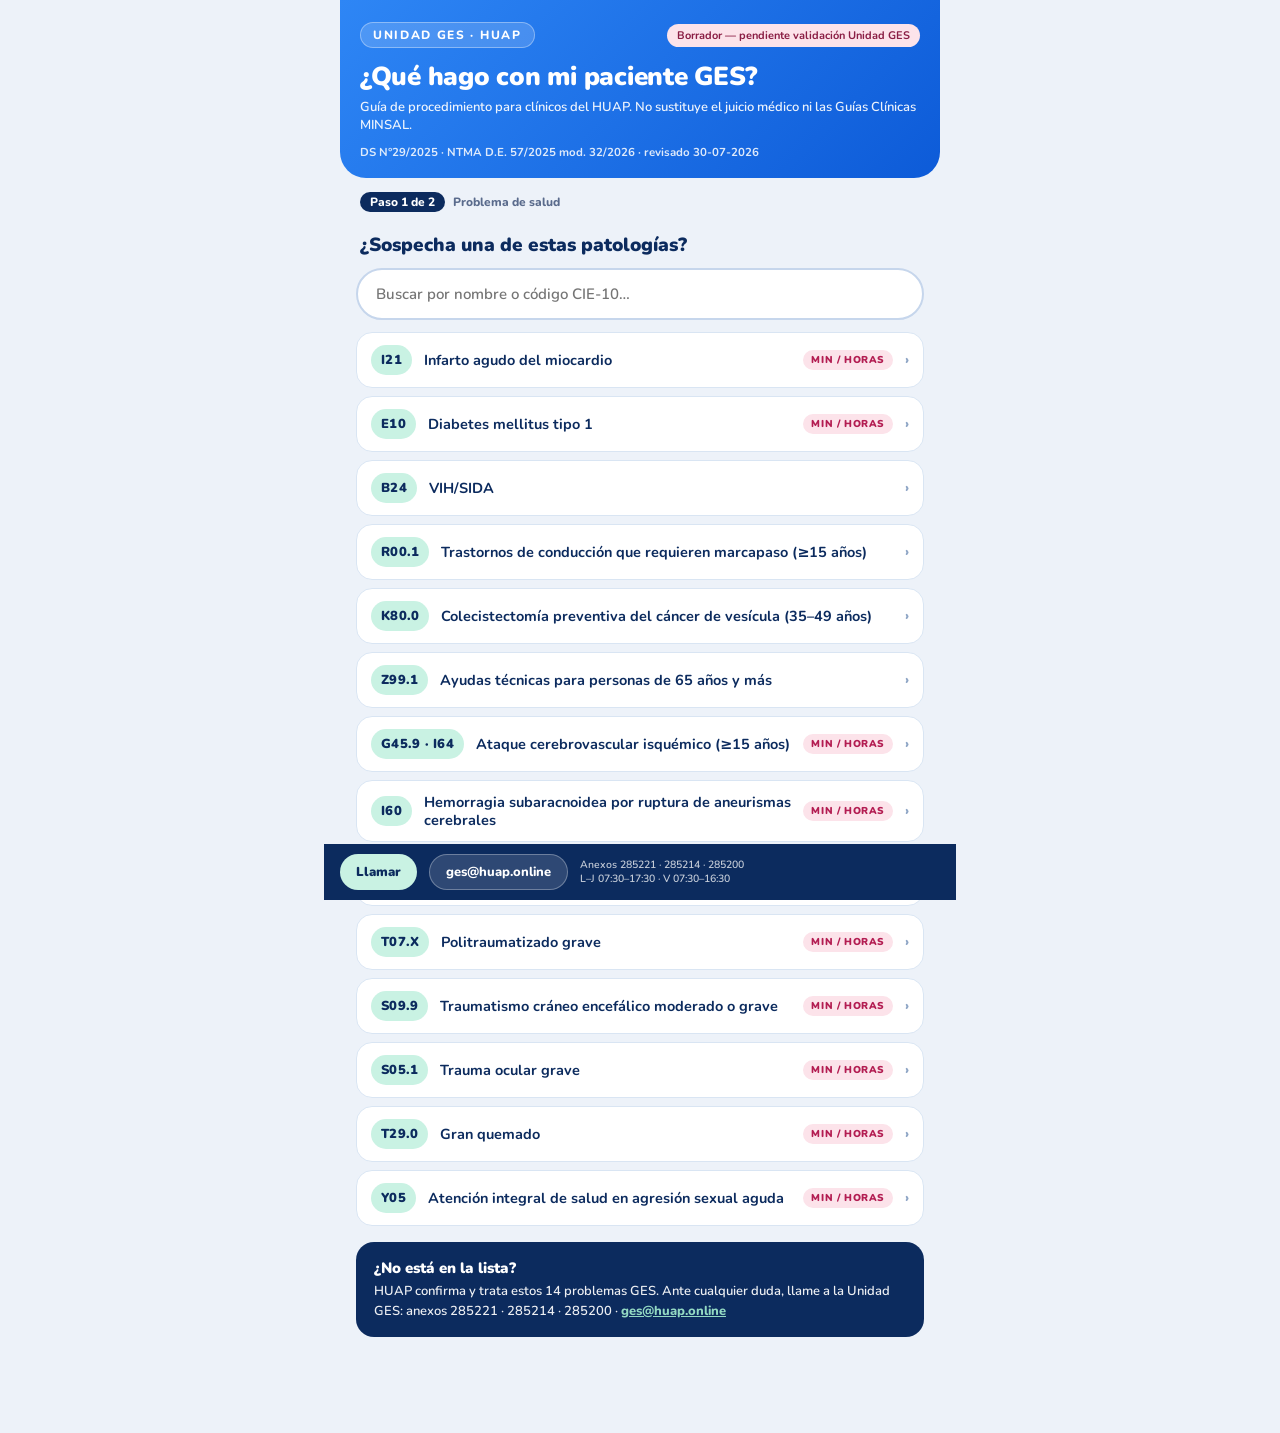
==== commit 9e7d0320: "Sitio construido desde 21be0c3e5382b42f181972a98d4aa7b3652208ab Generado por src/build.js. No editar" ====
--- a/index.html
+++ b/index.html
@@ -42,6 +42,85 @@
 input { font-family: 'Nunito', system-ui, sans-serif; }
 @keyframes pulseA { 0%, 100% { opacity: 1 } 50% { opacity: .5 } }
 
+/* --- Movimiento (rediseño 2026-08-23) --------------------------------------
+   Tres piezas: la entrada en cascada de listas y preguntas (`.anim-in`, con
+   `animation-delay` en línea), el viaje FLIP de la tarjeta elegida hasta la
+   barra del problema (transform que fija app.js), y el desvanecimiento del
+   resto de la lista (`.saliendo`). El bloque `prefers-reduced-motion` del
+   final anula todas las duraciones. */
+@keyframes apareceA { from { opacity: 0; transform: translateY(14px) } to { opacity: 1; transform: none } }
+@keyframes popA { 0% { transform: scale(.3); opacity: 0 } 70% { transform: scale(1.18) } 100% { transform: scale(1); opacity: 1 } }
+@keyframes entraIzq { from { opacity: 0; transform: translateX(-18px) } to { opacity: 1; transform: none } }
+@keyframes trazo { from { transform: scaleY(0) } to { transform: scaleY(1) } }
+@keyframes despliegaA { from { opacity: 0; transform: translateY(-6px) } to { opacity: 1; transform: none } }
+.anim-in { animation: apareceA .38s cubic-bezier(.2, .7, .3, 1) both; }
+.card-ps { transition: opacity .17s ease, transform .17s ease, border-color .15s ease; }
+.saliendo { opacity: 0 !important; transform: translateY(8px) scale(.985); pointer-events: none; }
+#selbar { will-change: transform; }
+.btn-ayuda { transition: background-color .15s ease, border-color .15s ease, opacity .15s ease; }
+.despliega { animation: despliegaA .26s cubic-bezier(.2, .7, .3, 1) both; }
+/* El «+» de los paneles gira hasta la «×» al abrirse. */
+.giro { display: inline-block; transition: transform .25s cubic-bezier(.2, .7, .3, 1); }
+.giro-on { transform: rotate(135deg); }
+
+/* --- Lista numerada de pasos -----------------------------------------------
+   El tallo se dibuja de arriba abajo (`trazo`) y cada número aparece con
+   rebote cuando el trazo lo alcanza; las tarjetas entran desde la izquierda.
+   Los retardos los pone app.js en línea, porque dependen del número de pasos. */
+.pasos { list-style: none; margin: 12px 0 0; padding: 0; position: relative; }
+.pasos::before {
+  content: ""; position: absolute; left: 17px; top: 16px; bottom: 24px; width: 2px;
+  background: #C9F2E3; border-radius: 2px; transform-origin: top;
+}
+.pasos-anim::before { animation: trazo .75s cubic-bezier(.4, 0, .2, 1) .2s both; }
+.paso { position: relative; display: flex; align-items: flex-start; gap: 14px; padding: 0 0 12px; }
+.paso-n {
+  flex: none; width: 36px; height: 36px; border-radius: 999px; background: #0C2B5E; color: #fff;
+  font-weight: 900; font-size: 15px; display: flex; align-items: center; justify-content: center;
+  box-shadow: 0 0 0 4px #EDF2F9;
+}
+.pasos-anim .paso-n { animation: popA .34s cubic-bezier(.2, .7, .3, 1) both; }
+.paso-txt { flex: 1; min-width: 0; background: #fff; border: 1.5px solid #D9E5F3; border-radius: 16px; padding: 12px 14px; }
+.paso-t { display: block; font-size: 15px; font-weight: 900; line-height: 1.3; color: #0C2B5E; }
+.paso-d { display: block; font-size: 12.5px; font-weight: 600; color: #5A6B8C; line-height: 1.45; margin-top: 3px; }
+.pasos-anim .paso { animation: entraIzq .4s cubic-bezier(.2, .7, .3, 1) both; }
+
+/* --- Banda «Debe tener» ----------------------------------------------------
+   Lo primero que ve el médico al abrir un problema: con qué se confirma esa
+   patología. Solo se dibuja cuando `confirma` tiene fuente primaria; para los
+   cinco problemas en que ninguna fuente lo dice, la banda no existe. Lleva la
+   fuente a la vista porque es criterio clínico de la canasta (CLAUDE.md §1.4). */
+.confirma {
+  margin: 10px 4px 4px; background: #0C2B5E; color: #fff;
+  border-radius: 16px; padding: 14px 16px;
+}
+.confirma-t {
+  display: block; font-size: 11px; font-weight: 900; letter-spacing: .12em;
+  text-transform: uppercase; color: #9FE8CC; margin-bottom: 4px;
+}
+.confirma-d { display: block; font-size: 15px; font-weight: 800; line-height: 1.35; }
+.confirma-f { display: block; font-size: 11px; font-weight: 700; opacity: .7; margin-top: 6px; }
+
+/* Lo propio de cada patología: no es un trámite más, va sin numerar. */
+.propias { margin: 4px 4px 0; background: #fff; border: 1.5px solid #D9E5F3; border-radius: 16px; padding: 12px 14px; }
+.propias-t { font-size: 11px; font-weight: 900; letter-spacing: .1em; text-transform: uppercase; color: #5A6B8C; margin-bottom: 8px; }
+.propias-i { border-left: 3px solid #C9F2E3; padding-left: 10px; }
+.propias-i + .propias-i { margin-top: 8px; }
+.propias-i strong { display: block; font-size: 14px; font-weight: 800; color: #0C2B5E; line-height: 1.3; }
+.propias-i span { display: block; font-size: 12.5px; font-weight: 600; color: #5A6B8C; line-height: 1.45; margin-top: 2px; }
+
+/* Advertencias de responsabilidad: no son pasos a ejecutar. */
+.notas { margin: 10px 4px 0; display: flex; flex-direction: column; gap: 6px; }
+.nota-i { font-size: 12px; font-weight: 600; color: #5A6B8C; line-height: 1.45; }
+.nota-i strong { color: #0C2B5E; font-weight: 800; }
+
+/* Sección plegada «Y después». */
+.luego-g + .luego-g { margin-top: 12px; }
+.luego-t { font-size: 11.5px; font-weight: 900; letter-spacing: .08em; text-transform: uppercase; color: #5A6B8C; margin-bottom: 6px; }
+.luego-i { border-left: 3px solid #C9F2E3; padding-left: 10px; margin-bottom: 6px; }
+.luego-i strong { display: block; font-size: 13.5px; font-weight: 800; color: #0C2B5E; line-height: 1.3; }
+.luego-i span { display: block; font-size: 12px; font-weight: 600; color: #5A6B8C; line-height: 1.45; margin-top: 2px; }
+
 /* Los títulos usan estilos en línea, igual que en el diseño; se anulan los
    márgenes y tamaños que el navegador aplica por defecto a h1–h4. */
 h1, h2, h3, h4 { margin: 0; font-size: inherit; font-weight: inherit; }
@@ -106,11 +185,11 @@
 .doc-plazos > li { border-left-color: #C9F2E3; }
 .doc-plazo-chip { display: inline-block; background: #0C2B5E; color: #fff; font-weight: 900; font-size: 12px; padding: 2px 9px; border-radius: 999px; }
 .doc-plazo-chip.doc-critico { background: #D02E63; }
-.doc-ctx { color: #B31D52; font-style: normal; font-weight: 800; }
 .doc-corr, .doc-warn { color: #8A1E44; }
 .doc-warn { background: #FCE3EA; border-radius: 10px; padding: 8px 10px; font-size: 12px; font-weight: 700; }
 .doc-post { background: #EDF2F9; border: 1.5px solid #D9E5F3; border-radius: 12px; padding: 10px 12px; font-size: 12.5px; }
 .doc-fuente { font-size: 11px; font-weight: 600; color: #5A6B8C; }
+.doc-confirma { background: #EDF2F9; border-left: 3px solid #C9F2E3; padding: 8px 10px; border-radius: 0 10px 10px 0; font-size: 12.5px; }
 .doc-casos dt { font-weight: 800; color: #0C2B5E; margin-top: 8px; }
 .doc-casos dd { margin: 2px 0 0; font-size: 12.5px; }
 
@@ -164,7 +243,7 @@
 
   .doc-plazo-chip { border: 1pt solid #000 !important; background: none !important; color: #000 !important; }
   /* En papel todo va en negro: se imprime en blanco y negro con frecuencia. */
-  #doc, .doc-fuente, .doc-warn, .doc-corr, .doc-ctx, #doc h2, #doc h3, #doc h4 { color: #000 !important; }
+  #doc, .doc-fuente, .doc-warn, .doc-corr, #doc h2, #doc h3, #doc h4 { color: #000 !important; }
   .doc-warn { background: none !important; border: .5pt solid #000; }
   .doc-critico { font-weight: 900; text-decoration: underline; }
 
@@ -230,7 +309,7 @@
   <h2>El proceso, momento a momento</h2>
   <p class="doc-nota">Estas acciones corren para cualquiera de los 14 problemas. Lo propio de cada problema
   —sus plazos y sus indicaciones específicas— va en su ficha, más abajo.</p>
-  <div class="doc-etapa"><h3>1. Sospecha — Aún sin confirmación diagnóstica</h3><ul class="doc-accs" role="list"><li><strong>Active el caso GES en SINA con el código CIE-10</strong><br>Guía rápida CIE-10 institucional. Los plazos de diagnóstico corren desde la sospecha.</li></ul></div><div class="doc-etapa"><h3>2. Confirmación — Acabo de confirmar el diagnóstico <em>(Notificar ahora)</em></h3><ul class="doc-accs" role="list"><li><strong>Emita el IPD en SINA — llene los campos 12–18 y firme</strong><br>Admisión completa el resto. El campo 18 fija la fecha máxima de inicio del tratamiento.</li><li><strong>Emita el Formulario de Constancia GES y entregue la copia al paciente en el mismo acto</strong><br>Firma quien notifica + firma o huella del paciente o su representante (Art. 24°, Ley 19.966). Registre día y hora.</li><li><strong>Use la misma fecha en que determinó la intervención sanitaria</strong><br>Circular IF/N°469. En papel solo ante falla de SINA.</li><li><strong>El responsable final es el médico tratante</strong><br>Aunque el GES sea de urgencia y aunque participen interconsultores (Memo N°49).</li><li><strong>En HUAP no se usa el DAU para notificar</strong> <em class="doc-ctx">(solo urgencia)</em><br>IPD y Constancia se generan en SINA, igual que en hospitalización.</li></ul></div><div class="doc-etapa"><h3>3. Hospitalización — Hospitalizado, garantías en curso</h3><ul class="doc-accs" role="list"><li><strong>Verifique que IPD y Constancia estén emitidos</strong><br>Deben ingresar a SIGGES en ≤5 días hábiles desde la emisión. Las gestoras GES fotografían los documentos en su unidad.</li><li><strong>¿Notificación pendiente? Cúmplala en tiempo y forma</strong><br>La Enfermera Gestora GES puede requerirla (Memo N°49). Si se omitió, coordine la notificación diferida con la unidad.</li></ul></div><div class="doc-etapa"><h3>4. Alta — Voy a dar el alta</h3><ul class="doc-accs" role="list"><li><strong>Emita la SIC a la especialidad de seguimiento</strong><br>Por SINA si el destino es HCSBA; interconsulta azul (formulario autocopiativo) para otros hospitales.</li><li><strong>Verifique comuna y al menos un teléfono efectivo</strong><br>Sin contacto efectivo, el caso cae en «contacto no corresponde» y la garantía se cierra sin que el paciente sea atendido (NTMA §II.8–9).</li><li><strong>Envíe la interconsulta a ges@huap.online</strong><br>Adjunte la SIC. Con esto la unidad activa la garantía de seguimiento.</li></ul></div><div class="doc-etapa"><h3>5. Seguimiento — Ya está de alta</h3><ul class="doc-accs" role="list"><li><strong>La Unidad GES gestiona la hora prioritaria</strong><br>La solicita a la red y macrored; el hospital receptor debe otorgar la consulta dentro del plazo garantizado.</li></ul></div>
+  <div class="doc-etapa"><h3>1. Sospecha — Aún sin confirmación diagnóstica</h3><ul class="doc-accs" role="list"><li><strong>Active el caso GES en SINA con el código CIE-10</strong><br>Guía rápida CIE-10 institucional. Los plazos de diagnóstico corren desde la sospecha.</li></ul></div><div class="doc-etapa"><h3>2. Confirmación — Acabo de confirmar el diagnóstico <em>(Notificar ahora)</em></h3><ul class="doc-accs" role="list"><li><strong>Emita el IPD en SINA — llene los campos 12–18 y firme</strong><br>Admisión completa el resto. El campo 18 fija la fecha máxima de inicio del tratamiento.</li><li><strong>Emita el Formulario de Constancia GES y entregue la copia al paciente en el mismo acto</strong><br>Firma quien notifica + firma o huella del paciente o su representante (Art. 24°, Ley 19.966). Registre día y hora.</li><li><strong>Use la misma fecha en que determinó la intervención sanitaria</strong><br>Circular IF/N°469. En papel solo ante falla de SINA.</li><li><strong>El responsable final es el médico tratante</strong><br>Aunque el GES sea de urgencia y aunque participen interconsultores (Memo N°49).</li><li><strong>En HUAP no se usa el DAU para notificar</strong><br>IPD y Constancia se generan en SINA, igual que en hospitalización.</li></ul></div><div class="doc-etapa"><h3>3. Hospitalización — Hospitalizado, garantías en curso</h3><ul class="doc-accs" role="list"><li><strong>Verifique que IPD y Constancia estén emitidos</strong><br>Deben ingresar a SIGGES en ≤5 días hábiles desde la emisión. Las gestoras GES fotografían los documentos en su unidad.</li><li><strong>¿Notificación pendiente? Cúmplala en tiempo y forma</strong><br>La Enfermera Gestora GES puede requerirla (Memo N°49). Si se omitió, coordine la notificación diferida con la unidad.</li></ul></div><div class="doc-etapa"><h3>4. Alta — Voy a dar el alta</h3><ul class="doc-accs" role="list"><li><strong>Emita la SIC a la especialidad de seguimiento</strong><br>Por SINA si el destino es HCSBA; interconsulta azul (formulario autocopiativo) para otros hospitales.</li><li><strong>Verifique comuna y al menos un teléfono efectivo</strong><br>Sin contacto efectivo, el caso cae en «contacto no corresponde» y la garantía se cierra sin que el paciente sea atendido (NTMA §II.8–9).</li><li><strong>Envíe la interconsulta a ges@huap.online</strong><br>Adjunte la SIC. Con esto la unidad activa la garantía de seguimiento.</li></ul></div><div class="doc-etapa"><h3>5. Seguimiento — Ya está de alta</h3><ul class="doc-accs" role="list"><li><strong>La Unidad GES gestiona la hora prioritaria</strong><br>La solicita a la red y macrored; el hospital receptor debe otorgar la consulta dentro del plazo garantizado.</li></ul></div>
   <p class="doc-fuente">Fuentes: Circular IF/N°469 (20-05-2024) · Memo N°49 (21-07-2025) · Memo N°05 (02-01-2026) · NTMA D.E. 57/2025 §II.8–II.9 · formulario-paciente-ges.pdf · IPD. (1).pdf · confirmado por Unidad GES 08-2026</p>
 </section>
 
@@ -241,54 +320,63 @@
   Cada ficha suma sus plazos e indicaciones propias a las acciones del momento (ver «El proceso, momento a momento»).</p>
   <section class="doc-ps">
   <h3><span class="doc-cie">I21</span> Infarto agudo del miocardio</h3>
-  
-  <div class="doc-etapa"><h4>Sospecha</h4><ul class="doc-accs" role="list"><li><strong>Tome ECG y biomarcadores ahora</strong><br>La confirmación incluye ECG dentro de 30 min desde la primera atención clínica y biomarcadores (NTMA 5.1).</li></ul><ul class="doc-plazos" role="list"><li><span class="doc-plazo-chip doc-critico">30 min</span> <strong>ECG en urgencia</strong> — desde la sospecha (primera atención clínica)</li></ul></div><div class="doc-etapa"><h4>Confirmación — Notificar ahora</h4><ul class="doc-accs" role="list"><li><strong>Evalúe trombólisis si hay supradesnivel ST</strong><br>Fibrinolítico + antiagregante + anticoagulante en conjunto. Revise las exclusiones NTMA antes de indicar.</li></ul><ul class="doc-plazos" role="list"><li><span class="doc-plazo-chip doc-critico">30 min</span> <strong>Trombólisis si hay SDST</strong> — desde la confirmación diagnóstica<br><em>Inclusión: SDST con &lt;24 h desde el inicio de síntomas (ideal &lt;12 h).</em></li></ul></div><div class="doc-etapa"><h4>Seguimiento</h4><ul class="doc-plazos" role="list"><li><span class="doc-plazo-chip">30 días</span> <strong>Primer control de prevención secundaria</strong> — desde el alta hospitalaria<br><em>Prevención secundaria sin límite de tiempo, cualquiera sea el tratamiento recibido.</em></li></ul></div><p class="doc-post">Rehabilitación: sin garantía.</p><div class="doc-ntma"><h4>Criterios NTMA</h4><ul><li>Confirmación = ECG ≤30 min desde la primera atención clínica + biomarcadores.</li><li>Exclusiones de trombólisis: antecedente de ataque cerebral hemorrágico o de origen desconocido, ACV isquémico &lt;6 meses, malformación vascular o tumor cerebral, diátesis hemorrágica, hemorragia digestiva &lt;6 semanas, otra hemorragia activa (no menstrual), neurocirugía &lt;6 meses, cirugía o trauma mayor &lt;3 semanas, sospecha de disección aórtica.</li></ul><p class="doc-warn">Transcripción de la NTMA pendiente de validación por la Unidad GES.</p></div>
+  <p class="doc-confirma"><strong>Debe tener:</strong> ECG dentro de 30 minutos desde la primera atención clínica, y biomarcadores. <em>(NTMA 5.1)</em></p>
+  
+  <div class="doc-etapa"><h4>Sospecha</h4><ul class="doc-plazos" role="list"><li><span class="doc-plazo-chip doc-critico">30 min</span> <strong>ECG en urgencia</strong> — desde la sospecha (primera atención clínica)</li></ul></div><div class="doc-etapa"><h4>Confirmación — Notificar ahora</h4><ul class="doc-accs" role="list"><li><strong>Evalúe trombólisis si hay supradesnivel ST</strong><br>Fibrinolítico + antiagregante + anticoagulante en conjunto. Revise las exclusiones NTMA antes de indicar.</li></ul><ul class="doc-plazos" role="list"><li><span class="doc-plazo-chip doc-critico">30 min</span> <strong>Trombólisis si hay SDST</strong> — desde la confirmación diagnóstica<br><em>Inclusión: SDST con &lt;24 h desde el inicio de síntomas (ideal &lt;12 h).</em></li></ul></div><div class="doc-etapa"><h4>Seguimiento</h4><ul class="doc-plazos" role="list"><li><span class="doc-plazo-chip">30 días</span> <strong>Primer control de prevención secundaria</strong> — desde el alta hospitalaria<br><em>Prevención secundaria sin límite de tiempo, cualquiera sea el tratamiento recibido.</em></li></ul></div><p class="doc-post">Rehabilitación: sin garantía.</p><div class="doc-ntma"><h4>Criterios NTMA</h4><ul><li>Confirmación = ECG ≤30 min desde la primera atención clínica + biomarcadores.</li><li>Exclusiones de trombólisis: antecedente de ataque cerebral hemorrágico o de origen desconocido, ACV isquémico &lt;6 meses, malformación vascular o tumor cerebral, diátesis hemorrágica, hemorragia digestiva &lt;6 semanas, otra hemorragia activa (no menstrual), neurocirugía &lt;6 meses, cirugía o trauma mayor &lt;3 semanas, sospecha de disección aórtica.</li></ul><p class="doc-warn">Transcripción de la NTMA pendiente de validación por la Unidad GES.</p></div>
   <p class="doc-fuente">Fuente: Ficha PS 5 auge.minsal.cl (DS 29/2025) · NTMA pp. 34–35</p>
 </section>
 <section class="doc-ps">
   <h3><span class="doc-cie">E10</span> Diabetes mellitus tipo 1</h3>
   
+  
   <div class="doc-etapa"><h4>Sospecha</h4><ul class="doc-accs" role="list"><li><strong>Cubre debut Y descompensación</strong><br>El decreto no restringe al debut; el «(debut)» del afiche es convención local de SINA (confirmado por Unidad GES, 08-2026).</li></ul><ul class="doc-plazos" role="list"><li><span class="doc-plazo-chip doc-critico">30 min</span> <strong>Glicemia en urgencia</strong> — desde la atención de urgencia por sospecha de descompensación</li><li><span class="doc-plazo-chip">7 días</span> <strong>Consulta con médico especialista</strong> — desde la sospecha por exámenes alterados</li></ul></div><div class="doc-etapa"><h4>Confirmación — Notificar ahora</h4><ul class="doc-plazos" role="list"><li><span class="doc-plazo-chip">24 h</span> <strong>Inicio de tratamiento</strong> — desde la confirmación diagnóstica</li><li><span class="doc-plazo-chip doc-critico">30 min</span> <strong>Glicemia en persona ya en tratamiento que se descompensa</strong> — desde la atención médica en Servicio de Urgencia</li></ul></div><p class="doc-post">Sin garantía de oportunidad después del alta; continuidad por su vía habitual.</p><div class="doc-ntma"><h4>Criterios NTMA</h4><ul><li>Insulina: jeringas suficientes sin reutilización; mantener la misma graduación.</li><li>Pie diabético: curaciones avanzadas ante úlcera de todo el espesor de la piel; incluye bota o botín de descarga.</li><li>Monitoreo continuo de glucosa garantizado en &lt;18 años y gestantes (sensores sin interrupciones; en gestantes hasta el parto).</li></ul><p class="doc-warn">Transcripción de la NTMA pendiente de validación por la Unidad GES.</p></div>
   <p class="doc-fuente">Fuente: Ficha PS 6 · NTMA pp. 36–37</p>
 </section>
 <section class="doc-ps">
   <h3><span class="doc-cie">B24</span> Síndrome de la inmunodeficiencia adquirida VIH/SIDA</h3>
+  <p class="doc-confirma"><strong>Debe tener:</strong> Test instrumental, o test visual reactivo: se toma la muestra en el centro de salud y se envía a confirmación al ISP. <em>(NTMA 18.1)</em></p>
   <p class="doc-fuente">En la ruta guiada aparece como «VIH/SIDA».</p>
-  <div class="doc-etapa"><h4>Sospecha</h4><ul class="doc-accs" role="list"><li><strong>Toda muestra reactiva va al ISP</strong><br>Test instrumental o visual reactivo → toma de muestra en el centro y envío a confirmación al ISP.</li></ul><ul class="doc-plazos" role="list"><li><span class="doc-plazo-chip">45 días</span> <strong>Diagnóstico (confirmación ISP)</strong> — desde la sospecha o solicitud del usuario</li></ul></div><div class="doc-etapa"><h4>Confirmación — Notificar ahora</h4><ul class="doc-accs" role="list"><li><strong>TAR también con sospecha clínica fundada</strong><br>Infección aguda sintomática, enfermedades definitorias de SIDA o embarazo con confirmación ISP en proceso — previa indicación médica.</li></ul><ul class="doc-plazos" role="list"><li><span class="doc-plazo-chip">45 días</span> <strong>Consulta médica</strong> — desde la confirmación (resultado ISP)</li><li><span class="doc-plazo-chip">7 días</span> <strong>Inicio de TAR</strong> — desde la indicación médica</li><li><span class="doc-plazo-chip">7 días</span> <strong>Inicio de TAR en persona embarazada VIH (+) o con serología reactiva</strong> — desde la indicación<br><em>Garantía obstétrica o neonatal del problema 18. HUAP no tiene maternidad: la Unidad GES debe confirmar si corresponde mantenerla en esta guía.</em></li><li><span class="doc-plazo-chip doc-critico">Inmediata</span> <strong>Profilaxis antirretroviral en el parto</strong> — desde el inicio del trabajo de parto vaginal, o 4 horas antes de la cesárea programada<br><em>Garantía obstétrica o neonatal del problema 18. HUAP no tiene maternidad: la Unidad GES debe confirmar si corresponde mantenerla en esta guía.</em></li><li><span class="doc-plazo-chip doc-critico">6 h</span> <strong>Medicamentos para interrumpir la producción de leche materna en puérpera VIH (+)</strong> — desde el nacimiento<br><em>Garantía obstétrica o neonatal del problema 18. HUAP no tiene maternidad: la Unidad GES debe confirmar si corresponde mantenerla en esta guía.</em></li><li><span class="doc-plazo-chip doc-critico">4 h</span> <strong>Profilaxis antirretroviral al recién nacido de gestante VIH (+) o con serología reactiva</strong> — desde el nacimiento<br><em>Garantía obstétrica o neonatal del problema 18. HUAP no tiene maternidad: la Unidad GES debe confirmar si corresponde mantenerla en esta guía.</em></li><li><span class="doc-plazo-chip doc-critico">Inmediata</span> <strong>Fórmula láctea de inicio al recién nacido</strong> — desde el nacimiento<br><em>Garantía obstétrica o neonatal del problema 18. HUAP no tiene maternidad: la Unidad GES debe confirmar si corresponde mantenerla en esta guía.</em></li></ul></div><p class="doc-post">Seguimiento según esquema clínico; sin plazo post-alta adicional garantizado.</p><div class="doc-ntma"><h4>Criterios NTMA</h4><ul><li>Pretratamiento: IGRA para TB latente con CD4 ≤350 o sin PPD; HLA-B*5701 antes de Abacavir; anti-HBs tras vacunas VHB; genotipificación de resistencia.</li><li>PAP anual en mujeres VIH+.</li></ul><p class="doc-warn">Transcripción de la NTMA pendiente de validación por la Unidad GES.</p></div>
+  <div class="doc-etapa"><h4>Sospecha</h4><ul class="doc-plazos" role="list"><li><span class="doc-plazo-chip">45 días</span> <strong>Diagnóstico (confirmación ISP)</strong> — desde la sospecha o solicitud del usuario</li></ul></div><div class="doc-etapa"><h4>Confirmación — Notificar ahora</h4><ul class="doc-accs" role="list"><li><strong>TAR también con sospecha clínica fundada</strong><br>Infección aguda sintomática, enfermedades definitorias de SIDA o embarazo con confirmación ISP en proceso — previa indicación médica.</li></ul><ul class="doc-plazos" role="list"><li><span class="doc-plazo-chip">45 días</span> <strong>Consulta médica</strong> — desde la confirmación (resultado ISP)</li><li><span class="doc-plazo-chip">7 días</span> <strong>Inicio de TAR</strong> — desde la indicación médica</li><li><span class="doc-plazo-chip">7 días</span> <strong>Inicio de TAR en persona embarazada VIH (+) o con serología reactiva</strong> — desde la indicación<br><em>Garantía obstétrica o neonatal del problema 18. HUAP no tiene maternidad: la Unidad GES debe confirmar si corresponde mantenerla en esta guía.</em></li><li><span class="doc-plazo-chip doc-critico">Inmediata</span> <strong>Profilaxis antirretroviral en el parto</strong> — desde el inicio del trabajo de parto vaginal, o 4 horas antes de la cesárea programada<br><em>Garantía obstétrica o neonatal del problema 18. HUAP no tiene maternidad: la Unidad GES debe confirmar si corresponde mantenerla en esta guía.</em></li><li><span class="doc-plazo-chip doc-critico">6 h</span> <strong>Medicamentos para interrumpir la producción de leche materna en puérpera VIH (+)</strong> — desde el nacimiento<br><em>Garantía obstétrica o neonatal del problema 18. HUAP no tiene maternidad: la Unidad GES debe confirmar si corresponde mantenerla en esta guía.</em></li><li><span class="doc-plazo-chip doc-critico">4 h</span> <strong>Profilaxis antirretroviral al recién nacido de gestante VIH (+) o con serología reactiva</strong> — desde el nacimiento<br><em>Garantía obstétrica o neonatal del problema 18. HUAP no tiene maternidad: la Unidad GES debe confirmar si corresponde mantenerla en esta guía.</em></li><li><span class="doc-plazo-chip doc-critico">Inmediata</span> <strong>Fórmula láctea de inicio al recién nacido</strong> — desde el nacimiento<br><em>Garantía obstétrica o neonatal del problema 18. HUAP no tiene maternidad: la Unidad GES debe confirmar si corresponde mantenerla en esta guía.</em></li></ul></div><p class="doc-post">Seguimiento según esquema clínico; sin plazo post-alta adicional garantizado.</p><div class="doc-ntma"><h4>Criterios NTMA</h4><ul><li>Pretratamiento: IGRA para TB latente con CD4 ≤350 o sin PPD; HLA-B*5701 antes de Abacavir; anti-HBs tras vacunas VHB; genotipificación de resistencia.</li><li>PAP anual en mujeres VIH+.</li></ul><p class="doc-warn">Transcripción de la NTMA pendiente de validación por la Unidad GES.</p></div>
   <p class="doc-fuente">Fuente: Ficha PS 18 · NTMA pp. 44–48</p>
 </section>
 <section class="doc-ps">
   <h3><span class="doc-cie">R00.1</span> Trastornos de generación del impulso y conducción en personas de 15 años y más, que requieren marcapasos</h3>
+  
   <p class="doc-fuente">En la ruta guiada aparece como «Trastornos de conducción que requieren marcapaso (≥15 años)».</p>
   <div class="doc-etapa"><h4>Sospecha</h4><ul class="doc-plazos" role="list"><li><span class="doc-plazo-chip">30 días</span> <strong>Confirmación diagnóstica</strong> — desde la sospecha</li></ul></div><div class="doc-etapa"><h4>Confirmación — Notificar ahora</h4><ul class="doc-plazos" role="list"><li><span class="doc-plazo-chip">30 días</span> <strong>Instalación de marcapaso</strong> — desde la confirmación o la indicación de recambio</li></ul></div><div class="doc-etapa"><h4>Seguimiento</h4><ul class="doc-plazos" role="list"><li><span class="doc-plazo-chip">15 días</span> <strong>Primer control</strong> — desde el alta de instalación o cambio de generador</li></ul></div><div class="doc-ntma"><h4>Criterios NTMA</h4><ul><li>El estudio electrofisiológico incluye honorarios, insumos, medicamentos y pabellón (ablación de nódulo AV y vías accesorias).</li></ul><p class="doc-warn">Transcripción de la NTMA pendiente de validación por la Unidad GES.</p></div>
   <p class="doc-fuente">Fuente: Ficha PS 25 · NTMA p. 50</p>
 </section>
 <section class="doc-ps">
   <h3><span class="doc-cie">K80.0</span> Colecistectomía preventiva del cáncer de vesícula en personas de 35 a 49 años</h3>
+  <p class="doc-confirma"><strong>Debe tener:</strong> Ecotomografía abdominal, a todo paciente con síntomas de 35 a 49 años. Equivalen a síntomas actuales: cólico biliar previo, colecistitis crónica no operada, o ecotomografía previa compatible con colelitiasis. <em>(NTMA 26.1)</em></p>
   <p class="doc-fuente">En la ruta guiada aparece como «Colecistectomía preventiva del cáncer de vesícula (35–49 años)».</p>
-  <div class="doc-etapa"><h4>Sospecha</h4><ul class="doc-accs" role="list"><li><strong>Personas de 35 a 49 años con síntomas</strong><br>La ecotomografía garantizada se realiza a todo paciente con síntomas. Equivalen a síntomas actuales: cólico biliar previo, colecistitis crónica no operada o eco previa con colelitiasis (NTMA 26.1).</li></ul><ul class="doc-plazos" role="list"><li><span class="doc-plazo-chip">30 días</span> <strong>Confirmación con ecotomografía</strong> — desde la sospecha</li></ul></div><div class="doc-etapa"><h4>Confirmación — Notificar ahora</h4><ul class="doc-accs" role="list"><li><strong>Derive a cirujano/a</strong><br>Todo paciente con colelitiasis en la eco, para evaluación y cirugía según condición clínica.</li></ul><ul class="doc-plazos" role="list"><li><span class="doc-plazo-chip">90 días</span> <strong>Colecistectomía</strong> — desde la confirmación diagnóstica</li></ul></div><p class="doc-post">Sin garantía de oportunidad después del alta.</p><div class="doc-ntma"><h4>Criterios NTMA</h4><ul><li>La eco «Confirmación Colelitiasis» se realiza a todo sintomático de 35–49 años; con colelitiasis, derivación a cirujano/a.</li></ul><p class="doc-warn">Transcripción de la NTMA pendiente de validación por la Unidad GES.</p></div>
+  <div class="doc-etapa"><h4>Sospecha</h4><ul class="doc-plazos" role="list"><li><span class="doc-plazo-chip">30 días</span> <strong>Confirmación con ecotomografía</strong> — desde la sospecha</li></ul></div><div class="doc-etapa"><h4>Confirmación — Notificar ahora</h4><ul class="doc-accs" role="list"><li><strong>Derive a cirujano/a</strong><br>Todo paciente con colelitiasis en la eco, para evaluación y cirugía según condición clínica.</li></ul><ul class="doc-plazos" role="list"><li><span class="doc-plazo-chip">90 días</span> <strong>Colecistectomía</strong> — desde la confirmación diagnóstica</li></ul></div><p class="doc-post">Sin garantía de oportunidad después del alta.</p><div class="doc-ntma"><h4>Criterios NTMA</h4><ul><li>La eco «Confirmación Colelitiasis» se realiza a todo sintomático de 35–49 años; con colelitiasis, derivación a cirujano/a.</li></ul><p class="doc-warn">Transcripción de la NTMA pendiente de validación por la Unidad GES.</p></div>
   <p class="doc-fuente">Fuente: Ficha PS 26 · NTMA pp. 50–51</p>
 </section>
 <section class="doc-ps">
   <h3><span class="doc-cie">Z99.1</span> Ayudas técnicas para personas de 65 años y más</h3>
+  <p class="doc-confirma"><strong>Debe tener:</strong> Indicación médica por limitación funcional para desplazarse o dificultad para realizar actividades de la vida diaria. <em>(NTMA 36.1)</em></p>
   
   <div class="doc-etapa"><h4>Sospecha</h4><ul class="doc-accs" role="list"><li><strong>¿Menor de 65 años con ACV o HSA?</strong><br>Sus ayudas técnicas van por el PS 37 o 42, no por este problema.</li></ul></div><div class="doc-etapa"><h4>Confirmación — Notificar ahora</h4><ul class="doc-plazos" role="list"><li><span class="doc-plazo-chip">20 días</span> <strong>Entrega de bastón, cojín o colchón antiescaras</strong> — desde la indicación médica</li><li><span class="doc-plazo-chip">30 días</span> <strong>Entrega de silla de ruedas o andador</strong> — desde la indicación médica</li></ul></div><p class="doc-post">La garantía es la entrega dentro de plazo desde la indicación.</p><div class="doc-ntma"><h4>Criterios NTMA</h4><ul><li>Inclusión: ≥65 años con limitación funcional para desplazarse o para actividades de la vida diaria (dolor, claudicación, inestabilidad articular, riesgo de caída, alteración de la marcha o inmovilidad).</li><li>12 tipos: andadores (3), bastones (2), cojines y colchones antiescaras (4), sillas de ruedas (3). No se entregan necesariamente en conjunto.</li></ul><p class="doc-warn">Transcripción de la NTMA pendiente de validación por la Unidad GES.</p></div>
   <p class="doc-fuente">Fuente: Ficha PS 36 · NTMA pp. 54–55</p>
 </section>
 <section class="doc-ps">
   <h3><span class="doc-cie">G45.9 · I64</span> Ataque cerebrovascular isquémico en personas de 15 años y más</h3>
+  
   <p class="doc-fuente">En la ruta guiada aparece como «Ataque cerebrovascular isquémico (≥15 años)».</p>
   <div class="doc-etapa"><h4>Sospecha</h4><ul class="doc-accs" role="list"><li><strong>El TIA también activa este GES</strong><br>G45.9 e I64 apuntan ambos al PS 37 (confirmado por Unidad GES).</li></ul><ul class="doc-plazos" role="list"><li><span class="doc-plazo-chip doc-critico">24 h</span> <strong>Confirmación diagnóstica</strong> — desde la sospecha</li></ul></div><div class="doc-etapa"><h4>Confirmación — Notificar ahora</h4><ul class="doc-plazos" role="list"><li><span class="doc-plazo-chip doc-critico">24 h</span> <strong>Inicio de tratamiento</strong> — desde la confirmación</li><li><span class="doc-plazo-chip">24 h</span> <strong>Hospitalización en prestador resolutivo</strong> — desde la indicación</li></ul></div><div class="doc-etapa"><h4>Hospitalización</h4><ul class="doc-plazos" role="list"><li><span class="doc-plazo-chip">48 h</span> <strong>Rehabilitación hospitalizada</strong> — desde la indicación</li></ul></div><div class="doc-etapa"><h4>Alta</h4><ul class="doc-accs" role="list"><li><strong>Rehabilitación ambulatoria → SIC a Unidad de Kinesiología</strong><br>HCSBA por SINA · HEC por interconsulta azul. Si requiere Fonoaudiología o Terapia Ocupacional, consígnelo en la misma SIC: la derivación sigue dirigida a Kinesiología (Memo N°05).</li></ul></div><div class="doc-etapa"><h4>Seguimiento</h4><ul class="doc-accs" role="list"><li><strong>Ayudas técnicas para menores de 65 años</strong><br>Bastón, cojín o colchón en 20 días; silla de ruedas en 30 días desde la indicación — por este mismo problema, no por el PS 36.</li></ul><ul class="doc-plazos" role="list"><li><span class="doc-plazo-chip">10 días</span> <strong>Control con neurología de adultos</strong> — desde el alta hospitalaria<br><em>La atención al alta debe ser por neurología de adultos (NTMA 37.2).</em></li><li><span class="doc-plazo-chip">15 días</span> <strong>Rehabilitación ambulatoria</strong> — desde la indicación médica</li></ul></div><div class="doc-ntma"><h4>Criterios NTMA</h4><ul><li>Seguimiento al alta por especialista de neurología adultos (37.2).</li><li>Estudio etiológico cardiovascular durante la hospitalización, para prevenir recurrencia.</li><li>Ayudas técnicas garantizadas hasta los 64 años por este problema; desde 65, por el PS 36.</li></ul><p class="doc-warn">Transcripción de la NTMA pendiente de validación por la Unidad GES.</p></div>
   <p class="doc-fuente">Fuente: Ficha PS 37 · NTMA pp. 55–56 · Memo N°05 (02-01-2026)</p>
 </section>
 <section class="doc-ps">
   <h3><span class="doc-cie">I60</span> Hemorragia subaracnoidea secundaria a ruptura de uno o más aneurismas cerebrales</h3>
+  <p class="doc-confirma"><strong>Debe tener:</strong> TAC dentro de 24 horas desde la sospecha. <em>(Ficha PS 42 auge.minsal.cl (DS 29/2025))</em></p>
   <p class="doc-fuente">En la ruta guiada aparece como «Hemorragia subaracnoidea por ruptura de aneurismas cerebrales».</p>
   <div class="doc-etapa"><h4>Sospecha</h4><ul class="doc-plazos" role="list"><li><span class="doc-plazo-chip doc-critico">24 h</span> <strong>TAC</strong> — desde la sospecha</li></ul></div><div class="doc-etapa"><h4>Confirmación — Notificar ahora</h4><ul class="doc-plazos" role="list"><li><span class="doc-plazo-chip">48 h</span> <strong>AngioTAC multicorte o angiografía digital</strong> — desde la confirmación de HSA</li><li><span class="doc-plazo-chip doc-critico">24 h</span> <strong>Tratamiento del aneurisma roto</strong> — desde la confirmación de aneurisma roto</li></ul></div><div class="doc-etapa"><h4>Hospitalización</h4><ul class="doc-plazos" role="list"><li><span class="doc-plazo-chip">48 h</span> <strong>Rehabilitación hospitalizada</strong> — desde la indicación</li></ul></div><div class="doc-etapa"><h4>Seguimiento</h4><ul class="doc-accs" role="list"><li><strong>Ayudas técnicas para menores de 65 años</strong><br>Bastón, cojín o colchón en 20 días; silla de ruedas en 30 días desde la indicación — por este mismo problema, no por el PS 36.</li></ul><ul class="doc-plazos" role="list"><li><span class="doc-plazo-chip">30 días</span> <strong>Primer control con especialista</strong> — desde el alta</li><li><span class="doc-plazo-chip">15 días</span> <strong>Rehabilitación ambulatoria</strong> — desde la indicación médica</li></ul></div><div class="doc-ntma"><h4>Criterios NTMA</h4><ul><li>Ayudas técnicas garantizadas hasta los 64 años por este problema; desde 65, por el PS 36.</li></ul><p class="doc-warn">Transcripción de la NTMA pendiente de validación por la Unidad GES.</p></div>
   <p class="doc-fuente">Fuente: Ficha PS 42 · NTMA p. 57</p>
 </section>
 <section class="doc-ps">
   <h3><span class="doc-cie">M51.1</span> Tratamiento quirúrgico de hernia del núcleo pulposo lumbar</h3>
+  <p class="doc-confirma"><strong>Debe tener:</strong> Ciática radicular compresiva que no responde a tratamiento conservador después de 6 semanas, o con compromiso progresivo. <em>(NTMA 44.1)</em></p>
   
   <div class="doc-etapa"><h4>Confirmación — Notificar ahora</h4><ul class="doc-accs" role="list"><li><strong>Indicación quirúrgica según NTMA</strong><br>Ciática radicular compresiva sin respuesta a tratamiento conservador tras 6 semanas, o compromiso progresivo.</li></ul><ul class="doc-plazos" role="list"><li><span class="doc-plazo-chip">45 días</span> <strong>Cirugía</strong> — desde la indicación quirúrgica</li></ul></div><div class="doc-etapa"><h4>Seguimiento</h4><ul class="doc-plazos" role="list"><li><span class="doc-plazo-chip">30 días</span> <strong>Control con especialista</strong> — desde el alta hospitalaria</li></ul></div><div class="doc-ntma"><h4>Criterios NTMA</h4><ul><li>Cirugía indicada en ciática radicular compresiva refractaria a 6 semanas de tratamiento conservador o con compromiso progresivo.</li></ul><p class="doc-warn">Transcripción de la NTMA pendiente de validación por la Unidad GES.</p></div>
   <p class="doc-fuente">Fuente: Ficha PS 44 · NTMA p. 58</p>
@@ -296,31 +384,36 @@
 <section class="doc-ps">
   <h3><span class="doc-cie">T07.X</span> Politraumatizado grave</h3>
   
+  
   <div class="doc-etapa"><h4>Sospecha</h4><ul class="doc-plazos" role="list"><li><span class="doc-plazo-chip doc-critico">24 h</span> <strong>Tratamiento en centro resolutivo</strong> — desde el rescate<br><em>El plazo corre desde el rescate, no desde el ingreso.</em></li></ul></div><div class="doc-etapa"><h4>Hospitalización</h4><ul class="doc-accs" role="list"><li><strong>Rehabilitación garantizada solo con lesión medular</strong><br>El decreto la acota explícitamente; guía «Rehabilitación en personas con lesión medular en UPC».</li></ul><ul class="doc-plazos" role="list"><li><span class="doc-plazo-chip">24 h</span> <strong>Rehabilitación (solo con lesión medular)</strong> — desde la indicación</li></ul></div><p class="doc-post">Sin garantía de oportunidad después del alta.</p><div class="doc-ntma"><h4>Criterios NTMA</h4><ul><li>La glosa inmunoglobulina incluye inmunoglobulina antitetánica para la protección financiera.</li></ul><p class="doc-warn">Transcripción de la NTMA pendiente de validación por la Unidad GES.</p></div>
   <p class="doc-fuente">Fuente: Ficha PS 48 · NTMA p. 59</p>
 </section>
 <section class="doc-ps">
   <h3><span class="doc-cie">S09.9</span> Traumatismo cráneo encefálico moderado o grave</h3>
-  
-  <div class="doc-etapa"><h4>Sospecha</h4><ul class="doc-accs" role="list"><li><strong>Clasifique con Glasgow</strong><br>Moderado: GCS 13–14, o GCS 15 con ≥1 factor de riesgo. Grave: GCS &lt;13. Con GCS 15 sin factores, mantenga en observación: el TEC es evolutivo (NTMA 49.1).</li></ul><ul class="doc-plazos" role="list"><li><span class="doc-plazo-chip doc-critico">12 h</span> <strong>Confirmación diagnóstica</strong> — desde la sospecha</li></ul></div><div class="doc-etapa"><h4>Confirmación — Notificar ahora</h4><ul class="doc-plazos" role="list"><li><span class="doc-plazo-chip">24 h</span> <strong>Inicio de tratamiento</strong> — desde la confirmación</li></ul></div><p class="doc-post">Sin garantía de oportunidad después del alta.</p><div class="doc-ntma"><h4>Criterios NTMA</h4><ul><li>TEC moderado: GCS 13–14, o GCS 15 con al menos un factor de riesgo. TEC grave: GCS &lt;13. Observación aunque GCS 15 sin factores.</li></ul><p class="doc-warn">Transcripción de la NTMA pendiente de validación por la Unidad GES.</p></div>
+  <p class="doc-confirma"><strong>Debe tener:</strong> Escala de Glasgow: moderado, 13–14 o bien 15 con al menos un factor de riesgo; grave, menor a 13. Con Glasgow 15 sin factores de riesgo, mantenga en observación: el TEC es evolutivo. <em>(NTMA 49.1)</em></p>
+  
+  <div class="doc-etapa"><h4>Sospecha</h4><ul class="doc-plazos" role="list"><li><span class="doc-plazo-chip doc-critico">12 h</span> <strong>Confirmación diagnóstica</strong> — desde la sospecha</li></ul></div><div class="doc-etapa"><h4>Confirmación — Notificar ahora</h4><ul class="doc-plazos" role="list"><li><span class="doc-plazo-chip">24 h</span> <strong>Inicio de tratamiento</strong> — desde la confirmación</li></ul></div><p class="doc-post">Sin garantía de oportunidad después del alta.</p><div class="doc-ntma"><h4>Criterios NTMA</h4><ul><li>TEC moderado: GCS 13–14, o GCS 15 con al menos un factor de riesgo. TEC grave: GCS &lt;13. Observación aunque GCS 15 sin factores.</li></ul><p class="doc-warn">Transcripción de la NTMA pendiente de validación por la Unidad GES.</p></div>
   <p class="doc-fuente">Fuente: Ficha PS 49 · NTMA pp. 59–60</p>
 </section>
 <section class="doc-ps">
   <h3><span class="doc-cie">S05.1</span> Trauma ocular grave</h3>
   
+  
   <div class="doc-etapa"><h4>Sospecha</h4><ul class="doc-plazos" role="list"><li><span class="doc-plazo-chip doc-critico">12 h</span> <strong>Confirmación diagnóstica</strong> — desde la sospecha</li></ul></div><div class="doc-etapa"><h4>Confirmación — Notificar ahora</h4><ul class="doc-plazos" role="list"><li><span class="doc-plazo-chip">60 h</span> <strong>Atención por médico especialista</strong> — desde la confirmación</li></ul></div><p class="doc-post">Existe la prestación de seguimiento, pero sin plazo de oportunidad garantizado.</p><div class="doc-ntma"><h4>Criterios NTMA</h4><ul><li>Sin especificaciones adicionales a las definiciones generales de la norma.</li></ul><p class="doc-warn">Transcripción de la NTMA pendiente de validación por la Unidad GES.</p></div>
   <p class="doc-fuente">Fuente: Ficha PS 50 · NTMA p. 60</p>
 </section>
 <section class="doc-ps">
   <h3><span class="doc-cie">T29.0</span> Gran quemado</h3>
+  <p class="doc-confirma"><strong>Debe tener:</strong> Clasificación de Garcés/Artigas: grave, crítico o sobrevida excepcional. <em>(NTMA 55.1)</em></p>
   
   <div class="doc-etapa"><h4>Sospecha</h4><ul class="doc-accs" role="list"><li><strong>Sin garantía de diagnóstico: las garantías parten en el tratamiento</strong><br>Clasifique con Garcés/Artigas (grave, crítico, sobrevida excepcional).</li></ul></div><div class="doc-etapa"><h4>Confirmación — Notificar ahora</h4><ul class="doc-plazos" role="list"><li><span class="doc-plazo-chip doc-critico">8 h</span> <strong>Estabilización inicial en centro de origen (&gt;15 años)</strong> — desde la confirmación</li><li><span class="doc-plazo-chip">72 h</span> <strong>Tratamiento en prestador resolutivo</strong> — desde la confirmación</li></ul></div><div class="doc-etapa"><h4>Hospitalización</h4><ul class="doc-accs" role="list"><li><strong>Tome medidas antropométricas durante la hospitalización</strong><br>Permite entregar las ayudas técnicas antes del alta y asegurar continuidad (NTMA 55.3).</li></ul><ul class="doc-plazos" role="list"><li><span class="doc-plazo-chip">48 h</span> <strong>Rehabilitación hospitalizada</strong> — desde la indicación</li></ul></div><div class="doc-etapa"><h4>Seguimiento</h4><ul class="doc-plazos" role="list"><li><span class="doc-plazo-chip">15 días</span> <strong>Primer control</strong> — desde la indicación médica<br><strong class="doc-corr">Corrección al afiche:</strong> El afiche decía «desde el alta»; el decreto dice desde la indicación médica.</li><li><span class="doc-plazo-chip">15 días</span> <strong>Rehabilitación ambulatoria</strong> — desde el alta hospitalaria<br><strong class="doc-corr">Corrección al afiche:</strong> El afiche decía «desde la indicación»; el decreto dice desde el alta.</li><li><span class="doc-plazo-chip">30 días</span> <strong>Entrega de ayudas técnicas indicadas en rehabilitación ambulatoria</strong> — desde la indicación</li></ul></div><div class="doc-ntma"><h4>Criterios NTMA</h4><ul><li>Inclusión a tratamiento: índice de gravedad &gt;70; o quemadura de vía aérea, eléctrica de alto voltaje, asociada a politrauma/TEC/shock; o profundas/extensas o complejas de cara, manos, pies o periné con riesgo de secuela invalidante; o ≥65 años con quemadura AB/B ≥10% de superficie corporal.</li></ul><p class="doc-warn">Transcripción de la NTMA pendiente de validación por la Unidad GES.</p></div>
   <p class="doc-fuente">Fuente: Ficha PS 55 · NTMA p. 63</p>
 </section>
 <section class="doc-ps">
   <h3><span class="doc-cie">Y05</span> Atención integral de salud en agresión sexual aguda</h3>
-  
-  <div class="doc-etapa"><h4>Sospecha</h4><ul class="doc-accs" role="list"><li><strong>Ventana de acceso: hasta 72 horas desde el episodio</strong><br>Sin necesidad de peritaje previo (D.E. N°32/2026). La confirmación diagnóstica se realiza con la atención médica.</li><li><strong>La denuncia es obligatoria para todo el equipo clínico</strong><br>Norma General Técnica de atención a víctimas de violencia sexual (2016).</li></ul><ul class="doc-plazos" role="list"><li><span class="doc-plazo-chip doc-critico">Inmediata</span> <strong>Primera respuesta en unidad de emergencia</strong> — desde la solicitud de atención</li></ul></div><div class="doc-etapa"><h4>Confirmación — Notificar ahora</h4><ul class="doc-accs" role="list"><li><strong>Primera respuesta integral</strong><br>Atención de lesiones y toma de muestras · anticoncepción de emergencia · profilaxis VIH e ITS · evaluación hepatitis B · primera ayuda psicológica · contacto con sistema policial/judicial.</li></ul></div><div class="doc-etapa"><h4>Seguimiento</h4><ul class="doc-plazos" role="list"><li><span class="doc-plazo-chip">35 días</span> <strong>Seguimiento</strong> — desde la primera respuesta<br><strong class="doc-corr">Corrección al afiche:</strong> El afiche decía «desde el alta»; el decreto dice desde la primera respuesta.</li></ul></div><div class="doc-ntma"><h4>Criterios NTMA</h4><ul><li>Seguimiento según necesidad: pediatría, ginecología, urología, infectología, dermatología, medicina interna/familiar, inmunología; salud mental por psiquiatra y psicólogo/a clínico.</li></ul><p class="doc-warn">Transcripción de la NTMA pendiente de validación por la Unidad GES.</p></div>
+  <p class="doc-confirma"><strong>Debe tener:</strong> Con la atención médica, dentro de 72 horas desde el episodio y sin peritaje previo. <em>(NTMA 86.1, mod. D.E. N°32/2026)</em></p>
+  
+  <div class="doc-etapa"><h4>Sospecha</h4><ul class="doc-accs" role="list"><li><strong>La denuncia es obligatoria para todo el equipo clínico</strong><br>Norma General Técnica de atención a víctimas de violencia sexual (2016).</li></ul><ul class="doc-plazos" role="list"><li><span class="doc-plazo-chip doc-critico">Inmediata</span> <strong>Primera respuesta en unidad de emergencia</strong> — desde la solicitud de atención</li></ul></div><div class="doc-etapa"><h4>Confirmación — Notificar ahora</h4><ul class="doc-accs" role="list"><li><strong>Primera respuesta integral</strong><br>Atención de lesiones y toma de muestras · anticoncepción de emergencia · profilaxis VIH e ITS · evaluación hepatitis B · primera ayuda psicológica · contacto con sistema policial/judicial.</li></ul></div><div class="doc-etapa"><h4>Seguimiento</h4><ul class="doc-plazos" role="list"><li><span class="doc-plazo-chip">35 días</span> <strong>Seguimiento</strong> — desde la primera respuesta<br><strong class="doc-corr">Corrección al afiche:</strong> El afiche decía «desde el alta»; el decreto dice desde la primera respuesta.</li></ul></div><div class="doc-ntma"><h4>Criterios NTMA</h4><ul><li>Seguimiento según necesidad: pediatría, ginecología, urología, infectología, dermatología, medicina interna/familiar, inmunología; salud mental por psiquiatra y psicólogo/a clínico.</li></ul><p class="doc-warn">Transcripción de la NTMA pendiente de validación por la Unidad GES.</p></div>
   <p class="doc-fuente">Fuente: Ficha PS 86 · NTMA pp. 86–87 (mod. D.E. 32/2026)</p>
 </section>
 </section>
@@ -373,18 +466,24 @@
 </div>
 </div>
 
-<script type="application/json" id="ges-data">{"contacto":{"correo":"ges@huap.online","anexos":"285221 · 285214 · 285200","horario":"L–J 07:30–17:30 · V 07:30–16:30"},"etapas":[{"id":"sospecha","nombre":"Sospecha","desc":"Aún sin confirmación diagnóstica"},{"id":"confirmacion","nombre":"Confirmación","desc":"Acabo de confirmar el diagnóstico","badge":"Notificar ahora"},{"id":"hospitalizacion","nombre":"Hospitalización","desc":"Hospitalizado, garantías en curso"},{"id":"alta","nombre":"Alta","desc":"Voy a dar el alta"},{"id":"seguimiento","nombre":"Seguimiento","desc":"Ya está de alta"}],"acciones_comunes":{"sospecha":[{"t":"Active el caso GES en SINA con el código CIE-10","d":"Guía rápida CIE-10 institucional. Los plazos de diagnóstico corren desde la sospecha.","_pendiente_validacion":"Procedimiento local no descrito en ninguna fuente de la carpeta. Confirmar con la Unidad GES antes de publicar (CLAUDE.md §1.1)."}],"confirmacion":[{"t":"Emita el IPD en SINA — llene los campos 12–18 y firme","d":"Admisión completa el resto. El campo 18 fija la fecha máxima de inicio del tratamiento."},{"t":"Emita el Formulario de Constancia GES y entregue la copia al paciente en el mismo acto","d":"Firma quien notifica + firma o huella del paciente o su representante (Art. 24°, Ley 19.966). Registre día y hora."},{"t":"Use la misma fecha en que determinó la intervención sanitaria","d":"Circular IF/N°469. En papel solo ante falla de SINA."},{"t":"El responsable final es el médico tratante","d":"Aunque el GES sea de urgencia y aunque participen interconsultores (Memo N°49)."},{"t":"En HUAP no se usa el DAU para notificar","d":"IPD y Constancia se generan en SINA, igual que en hospitalización.","ctx":"urgencia"}],"hospitalizacion":[{"t":"Verifique que IPD y Constancia estén emitidos","d":"Deben ingresar a SIGGES en ≤5 días hábiles desde la emisión. Las gestoras GES fotografían los documentos en su unidad."},{"t":"¿Notificación pendiente? Cúmplala en tiempo y forma","d":"La Enfermera Gestora GES puede requerirla (Memo N°49). Si se omitió, coordine la notificación diferida con la unidad."}],"alta":[{"t":"Emita la SIC a la especialidad de seguimiento","d":"Por SINA si el destino es HCSBA; interconsulta azul (formulario autocopiativo) para otros hospitales."},{"t":"Verifique comuna y al menos un teléfono efectivo","d":"Sin contacto efectivo, el caso cae en «contacto no corresponde» y la garantía se cierra sin que el paciente sea atendido (NTMA §II.8–9)."},{"t":"Envíe la interconsulta a ges@huap.online","d":"Adjunte la SIC. Con esto la unidad activa la garantía de seguimiento."}],"seguimiento":[{"t":"La Unidad GES gestiona la hora prioritaria","d":"La solicita a la red y macrored; el hospital receptor debe otorgar la consulta dentro del plazo garantizado."}]},"casos":[{"si":"El paciente no puede firmar","entonces":"Firma o huella digital del propio paciente o de su representante; si firma un representante, registre su nombre, RUN y contacto."},{"si":"La notificación no se hizo en el momento","entonces":"Notificación diferida: la coordina el equipo GES con el equipo tratante. Avise a la unidad."},{"si":"Beneficiario ISAPRE","entonces":"Entregue la documentación GES + resumen clínico al representante, para activar garantías ante su Isapre y gestionar rescate o traslado."},{"si":"Sin previsión, extranjero o NN","entonces":"Interconsulta a Servicio Social: RUT provisorio, inscripción FONASA o identificación vía Registro Civil."},{"si":"¿Ya notificado en otro establecimiento?","entonces":"Consulte a la Oficina GES antes de duplicar — el historial SIGGES no siempre alcanza a revisarse."},{"si":"Riesgo vital o secuela funcional grave","entonces":"La Ley de Urgencia corre en paralelo: la Oficina 6 de Admisión registra y notifica en la plataforma SIS, 24/7."}],"notaSinGarantiaPostAlta":"Sin garantía de oportunidad después del alta para este problema.","problemas":[{"ps":5,"cie":["I21"],"nombre":"Infarto agudo del miocardio","denominacionOficial":"Infarto agudo del miocardio","corto":"IAM","sinonimos":["IAM","infarto","SDST","supradesnivel","troponinas","coronario","trombólisis","fibrinolítico","SCA","síndrome coronario agudo"],"tiempo":true,"plazos":[{"id":"p5-ecg","etapa":"sospecha","hito":"ECG en urgencia","n":30,"u":"min","desde":"la sospecha (primera atención clínica)","critico":true},{"id":"p5-tro","etapa":"confirmacion","hito":"Trombólisis si hay SDST","n":30,"u":"min","desde":"la confirmación diagnóstica","critico":true,"nota":"Inclusión: SDST con \u003c24 h desde el inicio de síntomas (ideal \u003c12 h)."},{"id":"p5-seg","etapa":"seguimiento","hito":"Primer control de prevención secundaria","n":30,"u":"d","desde":"el alta hospitalaria","nota":"Prevención secundaria sin límite de tiempo, cualquiera sea el tratamiento recibido."}],"extras":{"sospecha":[{"t":"Tome ECG y biomarcadores ahora","d":"La confirmación incluye ECG dentro de 30 min desde la primera atención clínica y biomarcadores (NTMA 5.1)."}],"confirmacion":[{"t":"Evalúe trombólisis si hay supradesnivel ST","d":"Fibrinolítico + antiagregante + anticoagulante en conjunto. Revise las exclusiones NTMA antes de indicar."}]},"ntma":["Confirmación = ECG ≤30 min desde la primera atención clínica + biomarcadores.","Exclusiones de trombólisis: antecedente de ataque cerebral hemorrágico o de origen desconocido, ACV isquémico \u003c6 meses, malformación vascular o tumor cerebral, diátesis hemorrágica, hemorragia digestiva \u003c6 semanas, otra hemorragia activa (no menstrual), neurocirugía \u003c6 meses, cirugía o trauma mayor \u003c3 semanas, sospecha de disección aórtica."],"postNota":"Rehabilitación: sin garantía.","fuente":"Ficha PS 5 auge.minsal.cl (DS 29/2025) · NTMA pp. 34–35"},{"ps":6,"cie":["E10"],"nombre":"Diabetes mellitus tipo 1","denominacionOficial":"Diabetes mellitus tipo 1","corto":"DM1","sinonimos":["DM1","DM tipo 1","diabetes","debut","descompensación","cetoacidosis","glicemia","insulina","pie diabético","DM tipo I"],"tiempo":true,"plazos":[{"id":"p6-gli","etapa":"sospecha","hito":"Glicemia en urgencia","n":30,"u":"min","desde":"la atención de urgencia por sospecha de descompensación","critico":true},{"id":"p6-esp","etapa":"sospecha","hito":"Consulta con médico especialista","n":7,"u":"d","desde":"la sospecha por exámenes alterados"},{"id":"p6-tto","etapa":"confirmacion","hito":"Inicio de tratamiento","n":24,"u":"h","desde":"la confirmación diagnóstica"},{"id":"p6-des","etapa":"confirmacion","hito":"Glicemia en persona ya en tratamiento que se descompensa","n":30,"u":"min","desde":"la atención médica en Servicio de Urgencia","critico":true}],"extras":{"sospecha":[{"t":"Cubre debut Y descompensación","d":"El decreto no restringe al debut; el «(debut)» del afiche es convención local de SINA (confirmado por Unidad GES, 08-2026)."}]},"ntma":["Insulina: jeringas suficientes sin reutilización; mantener la misma graduación.","Pie diabético: curaciones avanzadas ante úlcera de todo el espesor de la piel; incluye bota o botín de descarga.","Monitoreo continuo de glucosa garantizado en \u003c18 años y gestantes (sensores sin interrupciones; en gestantes hasta el parto)."],"postNota":"Sin garantía de oportunidad después del alta; continuidad por su vía habitual.","fuente":"Ficha PS 6 · NTMA pp. 36–37"},{"ps":18,"cie":["B24"],"nombre":"VIH/SIDA","denominacionOficial":"Síndrome de la inmunodeficiencia adquirida VIH/SIDA","corto":"VIH","sinonimos":["VIH","SIDA","TAR","antirretroviral","ISP"],"tiempo":false,"plazos":[{"id":"p18-dx","etapa":"sospecha","hito":"Diagnóstico (confirmación ISP)","n":45,"u":"d","desde":"la sospecha o solicitud del usuario"},{"id":"p18-cm","etapa":"confirmacion","hito":"Consulta médica","n":45,"u":"d","desde":"la confirmación (resultado ISP)"},{"id":"p18-tar","etapa":"confirmacion","hito":"Inicio de TAR","n":7,"u":"d","desde":"la indicación médica"},{"id":"p18-emb","etapa":"confirmacion","hito":"Inicio de TAR en persona embarazada VIH (+) o con serología reactiva","n":7,"u":"d","desde":"la indicación","nota":"Garantía obstétrica o neonatal del problema 18. HUAP no tiene maternidad: la Unidad GES debe confirmar si corresponde mantenerla en esta guía."},{"id":"p18-par","etapa":"confirmacion","hito":"Profilaxis antirretroviral en el parto","n":0,"u":"ya","desde":"el inicio del trabajo de parto vaginal, o 4 horas antes de la cesárea programada","critico":true,"nota":"Garantía obstétrica o neonatal del problema 18. HUAP no tiene maternidad: la Unidad GES debe confirmar si corresponde mantenerla en esta guía."},{"id":"p18-pue","etapa":"confirmacion","hito":"Medicamentos para interrumpir la producción de leche materna en puérpera VIH (+)","n":6,"u":"h","desde":"el nacimiento","critico":true,"nota":"Garantía obstétrica o neonatal del problema 18. HUAP no tiene maternidad: la Unidad GES debe confirmar si corresponde mantenerla en esta guía."},{"id":"p18-rnp","etapa":"confirmacion","hito":"Profilaxis antirretroviral al recién nacido de gestante VIH (+) o con serología reactiva","n":4,"u":"h","desde":"el nacimiento","critico":true,"nota":"Garantía obstétrica o neonatal del problema 18. HUAP no tiene maternidad: la Unidad GES debe confirmar si corresponde mantenerla en esta guía."},{"id":"p18-rnf","etapa":"confirmacion","hito":"Fórmula láctea de inicio al recién nacido","n":0,"u":"ya","desde":"el nacimiento","critico":true,"nota":"Garantía obstétrica o neonatal del problema 18. HUAP no tiene maternidad: la Unidad GES debe confirmar si corresponde mantenerla en esta guía."}],"extras":{"sospecha":[{"t":"Toda muestra reactiva va al ISP","d":"Test instrumental o visual reactivo → toma de muestra en el centro y envío a confirmación al ISP."}],"confirmacion":[{"t":"TAR también con sospecha clínica fundada","d":"Infección aguda sintomática, enfermedades definitorias de SIDA o embarazo con confirmación ISP en proceso — previa indicación médica."}]},"ntma":["Pretratamiento: IGRA para TB latente con CD4 ≤350 o sin PPD; HLA-B*5701 antes de Abacavir; anti-HBs tras vacunas VHB; genotipificación de resistencia.","PAP anual en mujeres VIH+."],"postNota":"Seguimiento según esquema clínico; sin plazo post-alta adicional garantizado.","fuente":"Ficha PS 18 · NTMA pp. 44–48"},{"ps":25,"cie":["R00.1"],"nombre":"Trastornos de conducción que requieren marcapaso (≥15 años)","denominacionOficial":"Trastornos de generación del impulso y conducción en personas de 15 años y más, que requieren marcapasos","corto":"Marcapaso","sinonimos":["marcapaso","marcapasos","bradicardia","síncope","conducción","impulso","nódulo","electrofisiológico"],"tiempo":false,"plazos":[{"id":"p25-dx","etapa":"sospecha","hito":"Confirmación diagnóstica","n":30,"u":"d","desde":"la sospecha"},{"id":"p25-tto","etapa":"confirmacion","hito":"Instalación de marcapaso","n":30,"u":"d","desde":"la confirmación o la indicación de recambio"},{"id":"p25-seg","etapa":"seguimiento","hito":"Primer control","n":15,"u":"d","desde":"el alta de instalación o cambio de generador"}],"extras":{},"ntma":["El estudio electrofisiológico incluye honorarios, insumos, medicamentos y pabellón (ablación de nódulo AV y vías accesorias)."],"postNota":"","fuente":"Ficha PS 25 · NTMA p. 50"},{"ps":26,"cie":["K80.0"],"nombre":"Colecistectomía preventiva del cáncer de vesícula (35–49 años)","denominacionOficial":"Colecistectomía preventiva del cáncer de vesícula en personas de 35 a 49 años","corto":"Colecistectomía","sinonimos":["colelitiasis","cólico biliar","colecistitis","vesícula","colecistectomía","ecotomografía"],"tiempo":false,"plazos":[{"id":"p26-eco","etapa":"sospecha","hito":"Confirmación con ecotomografía","n":30,"u":"d","desde":"la sospecha"},{"id":"p26-qx","etapa":"confirmacion","hito":"Colecistectomía","n":90,"u":"d","desde":"la confirmación diagnóstica"}],"extras":{"sospecha":[{"t":"Personas de 35 a 49 años con síntomas","d":"La ecotomografía garantizada se realiza a todo paciente con síntomas. Equivalen a síntomas actuales: cólico biliar previo, colecistitis crónica no operada o eco previa con colelitiasis (NTMA 26.1)."}],"confirmacion":[{"t":"Derive a cirujano/a","d":"Todo paciente con colelitiasis en la eco, para evaluación y cirugía según condición clínica."}]},"ntma":["La eco «Confirmación Colelitiasis» se realiza a todo sintomático de 35–49 años; con colelitiasis, derivación a cirujano/a."],"postNota":"Sin garantía de oportunidad después del alta.","fuente":"Ficha PS 26 · NTMA pp. 50–51"},{"ps":36,"cie":["Z99.1"],"nombre":"Ayudas técnicas para personas de 65 años y más","denominacionOficial":"Ayudas técnicas para personas de 65 años y más","corto":"Ayudas técnicas ≥65","sinonimos":["ayudas técnicas","bastón","andador","silla de ruedas","cojín","colchón","antiescaras"],"tiempo":false,"plazos":[{"id":"p36-bas","etapa":"confirmacion","hito":"Entrega de bastón, cojín o colchón antiescaras","n":20,"u":"d","desde":"la indicación médica"},{"id":"p36-sil","etapa":"confirmacion","hito":"Entrega de silla de ruedas o andador","n":30,"u":"d","desde":"la indicación médica"}],"extras":{"sospecha":[{"t":"¿Menor de 65 años con ACV o HSA?","d":"Sus ayudas técnicas van por el PS 37 o 42, no por este problema."}]},"ntma":["Inclusión: ≥65 años con limitación funcional para desplazarse o para actividades de la vida diaria (dolor, claudicación, inestabilidad articular, riesgo de caída, alteración de la marcha o inmovilidad).","12 tipos: andadores (3), bastones (2), cojines y colchones antiescaras (4), sillas de ruedas (3). No se entregan necesariamente en conjunto."],"postNota":"La garantía es la entrega dentro de plazo desde la indicación.","fuente":"Ficha PS 36 · NTMA pp. 54–55"},{"ps":37,"cie":["G45.9","I64"],"nombre":"Ataque cerebrovascular isquémico (≥15 años)","denominacionOficial":"Ataque cerebrovascular isquémico en personas de 15 años y más","corto":"ACV isquémico","sinonimos":["ACV","AVE","TIA","ataque cerebral","cerebrovascular","isquémico","déficit focal","neurología","kinesiología","ayudas técnicas","bastón","silla de ruedas","cojín","colchón","antiescaras"],"tiempo":true,"plazos":[{"id":"p37-dx","etapa":"sospecha","hito":"Confirmación diagnóstica","n":24,"u":"h","desde":"la sospecha","critico":true},{"id":"p37-tto","etapa":"confirmacion","hito":"Inicio de tratamiento","n":24,"u":"h","desde":"la confirmación","critico":true},{"id":"p37-hos","etapa":"confirmacion","hito":"Hospitalización en prestador resolutivo","n":24,"u":"h","desde":"la indicación"},{"id":"p37-reh","etapa":"hospitalizacion","hito":"Rehabilitación hospitalizada","n":48,"u":"h","desde":"la indicación"},{"id":"p37-seg","etapa":"seguimiento","hito":"Control con neurología de adultos","n":10,"u":"d","desde":"el alta hospitalaria","nota":"La atención al alta debe ser por neurología de adultos (NTMA 37.2)."},{"id":"p37-ram","etapa":"seguimiento","hito":"Rehabilitación ambulatoria","n":15,"u":"d","desde":"la indicación médica"}],"extras":{"sospecha":[{"t":"El TIA también activa este GES","d":"G45.9 e I64 apuntan ambos al PS 37 (confirmado por Unidad GES)."}],"alta":[{"t":"Rehabilitación ambulatoria → SIC a Unidad de Kinesiología","d":"HCSBA por SINA · HEC por interconsulta azul. Si requiere Fonoaudiología o Terapia Ocupacional, consígnelo en la misma SIC: la derivación sigue dirigida a Kinesiología (Memo N°05)."}],"seguimiento":[{"t":"Ayudas técnicas para menores de 65 años","d":"Bastón, cojín o colchón en 20 días; silla de ruedas en 30 días desde la indicación — por este mismo problema, no por el PS 36."}]},"ntma":["Seguimiento al alta por especialista de neurología adultos (37.2).","Estudio etiológico cardiovascular durante la hospitalización, para prevenir recurrencia.","Ayudas técnicas garantizadas hasta los 64 años por este problema; desde 65, por el PS 36."],"postNota":"","fuente":"Ficha PS 37 · NTMA pp. 55–56 · Memo N°05 (02-01-2026)"},{"ps":42,"cie":["I60"],"nombre":"Hemorragia subaracnoidea por ruptura de aneurismas cerebrales","denominacionOficial":"Hemorragia subaracnoidea secundaria a ruptura de uno o más aneurismas cerebrales","corto":"HSA","sinonimos":["HSA","hemorragia subaracnoidea","aneurisma","cefalea","angioTAC","angiografía","ayudas técnicas","bastón","silla de ruedas","cojín","colchón","antiescaras"],"tiempo":true,"plazos":[{"id":"p42-tac","etapa":"sospecha","hito":"TAC","n":24,"u":"h","desde":"la sospecha","critico":true},{"id":"p42-ang","etapa":"confirmacion","hito":"AngioTAC multicorte o angiografía digital","n":48,"u":"h","desde":"la confirmación de HSA"},{"id":"p42-tto","etapa":"confirmacion","hito":"Tratamiento del aneurisma roto","n":24,"u":"h","desde":"la confirmación de aneurisma roto","critico":true},{"id":"p42-reh","etapa":"hospitalizacion","hito":"Rehabilitación hospitalizada","n":48,"u":"h","desde":"la indicación"},{"id":"p42-seg","etapa":"seguimiento","hito":"Primer control con especialista","n":30,"u":"d","desde":"el alta"},{"id":"p42-ram","etapa":"seguimiento","hito":"Rehabilitación ambulatoria","n":15,"u":"d","desde":"la indicación médica"}],"extras":{"seguimiento":[{"t":"Ayudas técnicas para menores de 65 años","d":"Bastón, cojín o colchón en 20 días; silla de ruedas en 30 días desde la indicación — por este mismo problema, no por el PS 36."}]},"ntma":["Ayudas técnicas garantizadas hasta los 64 años por este problema; desde 65, por el PS 36."],"postNota":"","fuente":"Ficha PS 42 · NTMA p. 57"},{"ps":44,"cie":["M51.1"],"nombre":"Tratamiento quirúrgico de hernia del núcleo pulposo lumbar","denominacionOficial":"Tratamiento quirúrgico de hernia del núcleo pulposo lumbar","corto":"HNP lumbar","sinonimos":["HNP","hernia","núcleo pulposo","lumbar","ciática","radicular"],"tiempo":false,"plazos":[{"id":"p44-qx","etapa":"confirmacion","hito":"Cirugía","n":45,"u":"d","desde":"la indicación quirúrgica"},{"id":"p44-seg","etapa":"seguimiento","hito":"Control con especialista","n":30,"u":"d","desde":"el alta hospitalaria"}],"extras":{"confirmacion":[{"t":"Indicación quirúrgica según NTMA","d":"Ciática radicular compresiva sin respuesta a tratamiento conservador tras 6 semanas, o compromiso progresivo."}]},"ntma":["Cirugía indicada en ciática radicular compresiva refractaria a 6 semanas de tratamiento conservador o con compromiso progresivo."],"postNota":"","fuente":"Ficha PS 44 · NTMA p. 58"},{"ps":48,"cie":["T07.X"],"nombre":"Politraumatizado grave","denominacionOficial":"Politraumatizado grave","corto":"Politrauma","sinonimos":["trauma","politrauma","politraumatizado","rescate","lesión medular"],"tiempo":true,"plazos":[{"id":"p48-tto","etapa":"sospecha","hito":"Tratamiento en centro resolutivo","n":24,"u":"h","desde":"el rescate","critico":true,"nota":"El plazo corre desde el rescate, no desde el ingreso."},{"id":"p48-reh","etapa":"hospitalizacion","hito":"Rehabilitación (solo con lesión medular)","n":24,"u":"h","desde":"la indicación"}],"extras":{"hospitalizacion":[{"t":"Rehabilitación garantizada solo con lesión medular","d":"El decreto la acota explícitamente; guía «Rehabilitación en personas con lesión medular en UPC»."}]},"ntma":["La glosa inmunoglobulina incluye inmunoglobulina antitetánica para la protección financiera."],"postNota":"Sin garantía de oportunidad después del alta.","fuente":"Ficha PS 48 · NTMA p. 59"},{"ps":49,"cie":["S09.9"],"nombre":"Traumatismo cráneo encefálico moderado o grave","denominacionOficial":"Traumatismo cráneo encefálico moderado o grave","corto":"TEC","sinonimos":["TEC","traumatismo","cráneo","encefálico","Glasgow"],"tiempo":true,"plazos":[{"id":"p49-dx","etapa":"sospecha","hito":"Confirmación diagnóstica","n":12,"u":"h","desde":"la sospecha","critico":true},{"id":"p49-tto","etapa":"confirmacion","hito":"Inicio de tratamiento","n":24,"u":"h","desde":"la confirmación"}],"extras":{"sospecha":[{"t":"Clasifique con Glasgow","d":"Moderado: GCS 13–14, o GCS 15 con ≥1 factor de riesgo. Grave: GCS \u003c13. Con GCS 15 sin factores, mantenga en observación: el TEC es evolutivo (NTMA 49.1)."}]},"ntma":["TEC moderado: GCS 13–14, o GCS 15 con al menos un factor de riesgo. TEC grave: GCS \u003c13. Observación aunque GCS 15 sin factores."],"postNota":"Sin garantía de oportunidad después del alta.","fuente":"Ficha PS 49 · NTMA pp. 59–60"},{"ps":50,"cie":["S05.1"],"nombre":"Trauma ocular grave","denominacionOficial":"Trauma ocular grave","corto":"Trauma ocular","sinonimos":["trauma ocular","ojo","ocular"],"tiempo":true,"plazos":[{"id":"p50-dx","etapa":"sospecha","hito":"Confirmación diagnóstica","n":12,"u":"h","desde":"la sospecha","critico":true},{"id":"p50-esp","etapa":"confirmacion","hito":"Atención por médico especialista","n":60,"u":"h","desde":"la confirmación"}],"extras":{},"ntma":["Sin especificaciones adicionales a las definiciones generales de la norma."],"postNota":"Existe la prestación de seguimiento, pero sin plazo de oportunidad garantizado.","fuente":"Ficha PS 50 · NTMA p. 60"},{"ps":55,"cie":["T29.0"],"nombre":"Gran quemado","denominacionOficial":"Gran quemado","corto":"Gran quemado","sinonimos":["quemado","quemadura","Garcés","Artigas","gran quemado","grave"],"tiempo":true,"plazos":[{"id":"p55-est","etapa":"confirmacion","hito":"Estabilización inicial en centro de origen (>15 años)","n":8,"u":"h","desde":"la confirmación","critico":true},{"id":"p55-tto","etapa":"confirmacion","hito":"Tratamiento en prestador resolutivo","n":72,"u":"h","desde":"la confirmación"},{"id":"p55-reh","etapa":"hospitalizacion","hito":"Rehabilitación hospitalizada","n":48,"u":"h","desde":"la indicación"},{"id":"p55-seg","etapa":"seguimiento","hito":"Primer control","n":15,"u":"d","desde":"la indicación médica","corregido":"El afiche decía «desde el alta»; el decreto dice desde la indicación médica."},{"id":"p55-ram","etapa":"seguimiento","hito":"Rehabilitación ambulatoria","n":15,"u":"d","desde":"el alta hospitalaria","corregido":"El afiche decía «desde la indicación»; el decreto dice desde el alta."},{"id":"p55-at","etapa":"seguimiento","hito":"Entrega de ayudas técnicas indicadas en rehabilitación ambulatoria","n":30,"u":"d","desde":"la indicación"}],"extras":{"sospecha":[{"t":"Sin garantía de diagnóstico: las garantías parten en el tratamiento","d":"Clasifique con Garcés/Artigas (grave, crítico, sobrevida excepcional)."}],"hospitalizacion":[{"t":"Tome medidas antropométricas durante la hospitalización","d":"Permite entregar las ayudas técnicas antes del alta y asegurar continuidad (NTMA 55.3)."}]},"ntma":["Inclusión a tratamiento: índice de gravedad >70; o quemadura de vía aérea, eléctrica de alto voltaje, asociada a politrauma/TEC/shock; o profundas/extensas o complejas de cara, manos, pies o periné con riesgo de secuela invalidante; o ≥65 años con quemadura AB/B ≥10% de superficie corporal."],"postNota":"","fuente":"Ficha PS 55 · NTMA p. 63"},{"ps":86,"cie":["Y05"],"nombre":"Atención integral de salud en agresión sexual aguda","denominacionOficial":"Atención integral de salud en agresión sexual aguda","corto":"Agresión sexual","sinonimos":["agresión sexual","violencia sexual","violación","abuso sexual","peritaje","profilaxis"],"tiempo":true,"plazos":[{"id":"p86-pr","etapa":"sospecha","hito":"Primera respuesta en unidad de emergencia","n":0,"u":"ya","desde":"la solicitud de atención","critico":true},{"id":"p86-seg","etapa":"seguimiento","hito":"Seguimiento","n":35,"u":"d","desde":"la primera respuesta","corregido":"El afiche decía «desde el alta»; el decreto dice desde la primera respuesta."}],"extras":{"sospecha":[{"t":"Ventana de acceso: hasta 72 horas desde el episodio","d":"Sin necesidad de peritaje previo (D.E. N°32/2026). La confirmación diagnóstica se realiza con la atención médica."},{"t":"La denuncia es obligatoria para todo el equipo clínico","d":"Norma General Técnica de atención a víctimas de violencia sexual (2016)."}],"confirmacion":[{"t":"Primera respuesta integral","d":"Atención de lesiones y toma de muestras · anticoncepción de emergencia · profilaxis VIH e ITS · evaluación hepatitis B · primera ayuda psicológica · contacto con sistema policial/judicial."}]},"ntma":["Seguimiento según necesidad: pediatría, ginecología, urología, infectología, dermatología, medicina interna/familiar, inmunología; salud mental por psiquiatra y psicólogo/a clínico."],"postNota":"","fuente":"Ficha PS 86 · NTMA pp. 86–87 (mod. D.E. 32/2026)"}]}</script>
+<script type="application/json" id="ges-data">{"contacto":{"correo":"ges@huap.online","anexos":"285221 · 285214 · 285200","horario":"L–J 07:30–17:30 · V 07:30–16:30"},"etapas":[{"id":"sospecha","nombre":"Sospecha","desc":"Aún sin confirmación diagnóstica","titulo_checklist":"Mientras confirma"},{"id":"confirmacion","nombre":"Confirmación","desc":"Acabo de confirmar el diagnóstico","badge":"Notificar ahora","titulo_checklist":"Notifique ahora"},{"id":"hospitalizacion","nombre":"Hospitalización","desc":"Hospitalizado, garantías en curso","titulo_checklist":"Durante la hospitalización"},{"id":"alta","nombre":"Alta","desc":"Voy a dar el alta","titulo_checklist":"Al alta"},{"id":"seguimiento","nombre":"Seguimiento","desc":"Ya está de alta","titulo_checklist":"Después del alta"}],"acciones_comunes":{"sospecha":[{"t":"Active el caso GES en SINA con el código CIE-10","d":"Guía rápida CIE-10 institucional. Los plazos de diagnóstico corren desde la sospecha.","_pendiente_validacion":"Procedimiento local no descrito en ninguna fuente de la carpeta. Confirmar con la Unidad GES antes de publicar (CLAUDE.md §1.1).","breve":"Active el caso GES en SINA","d_breve":"Con el código CIE-10. Los plazos de diagnóstico ya corren."}],"confirmacion":[{"t":"Emita el IPD en SINA — llene los campos 12–18 y firme","d":"Admisión completa el resto. El campo 18 fija la fecha máxima de inicio del tratamiento.","breve":"IPD emitido y firmado","d_breve":"Campos 12–18 en SINA. El 18 fija la fecha máxima de inicio del tratamiento."},{"t":"Emita el Formulario de Constancia GES y entregue la copia al paciente en el mismo acto","d":"Firma quien notifica + firma o huella del paciente o su representante (Art. 24°, Ley 19.966). Registre día y hora.","breve":"Constancia GES firmada, con copia al paciente","d_breve":"Firma o huella del paciente o su representante, en el mismo acto (Art. 24°, Ley 19.966)."},{"t":"Use la misma fecha en que determinó la intervención sanitaria","d":"Circular IF/N°469. En papel solo ante falla de SINA.","breve":"Con la fecha de hoy, la de la intervención","d_breve":"Circular IF/N°469. En papel solo ante falla de SINA."},{"t":"El responsable final es el médico tratante","d":"Aunque el GES sea de urgencia y aunque participen interconsultores (Memo N°49).","nota":true},{"t":"En HUAP no se usa el DAU para notificar","d":"IPD y Constancia se generan en SINA, igual que en hospitalización.","nota":true}],"hospitalizacion":[{"t":"Verifique que IPD y Constancia estén emitidos","d":"Deben ingresar a SIGGES en ≤5 días hábiles desde la emisión. Las gestoras GES fotografían los documentos en su unidad.","breve":"IPD y Constancia deben llegar a SIGGES","d_breve":"Máximo 5 días hábiles desde la emisión. Las gestoras GES los fotografían en su unidad."},{"t":"¿Notificación pendiente? Cúmplala en tiempo y forma","d":"La Enfermera Gestora GES puede requerirla (Memo N°49). Si se omitió, coordine la notificación diferida con la unidad.","breve":"Notificación pendiente: cúmplala","d_breve":"La Enfermera Gestora GES puede requerirla (Memo N°49). Si se omitió, coordine la notificación diferida."}],"alta":[{"t":"Emita la SIC a la especialidad de seguimiento","d":"Por SINA si el destino es HCSBA; interconsulta azul (formulario autocopiativo) para otros hospitales.","breve":"SIC a la especialidad de seguimiento","d_breve":"Por SINA si el destino es HCSBA; interconsulta azul para otros hospitales."},{"t":"Verifique comuna y al menos un teléfono efectivo","d":"Sin contacto efectivo, el caso cae en «contacto no corresponde» y la garantía se cierra sin que el paciente sea atendido (NTMA §II.8–9).","breve":"Comuna y teléfono efectivo verificados","d_breve":"Sin contacto efectivo la garantía se cierra sin que el paciente sea atendido (NTMA §II.8–9)."},{"t":"Envíe la interconsulta a ges@huap.online","d":"Adjunte la SIC. Con esto la unidad activa la garantía de seguimiento.","breve":"Interconsulta a ges@huap.online","d_breve":"Con esto la unidad activa la garantía de seguimiento."}],"seguimiento":[{"t":"La Unidad GES gestiona la hora prioritaria","d":"La solicita a la red y macrored; el hospital receptor debe otorgar la consulta dentro del plazo garantizado."}]},"casos":[{"si":"El paciente no puede firmar","entonces":"Firma o huella digital del propio paciente o de su representante; si firma un representante, registre su nombre, RUN y contacto."},{"si":"La notificación no se hizo en el momento","entonces":"Notificación diferida: la coordina el equipo GES con el equipo tratante. Avise a la unidad."},{"si":"Beneficiario ISAPRE","entonces":"Entregue la documentación GES + resumen clínico al representante, para activar garantías ante su Isapre y gestionar rescate o traslado."},{"si":"Sin previsión, extranjero o NN","entonces":"Interconsulta a Servicio Social: RUT provisorio, inscripción FONASA o identificación vía Registro Civil."},{"si":"¿Ya notificado en otro establecimiento?","entonces":"Consulte a la Oficina GES antes de duplicar — el historial SIGGES no siempre alcanza a revisarse."},{"si":"Riesgo vital o secuela funcional grave","entonces":"La Ley de Urgencia corre en paralelo: la Oficina 6 de Admisión registra y notifica en la plataforma SIS, 24/7."}],"notaSinGarantiaPostAlta":"Sin garantía de oportunidad después del alta para este problema.","problemas":[{"ps":5,"cie":["I21"],"nombre":"Infarto agudo del miocardio","denominacionOficial":"Infarto agudo del miocardio","corto":"IAM","sinonimos":["IAM","infarto","SDST","supradesnivel","troponinas","coronario","trombólisis","fibrinolítico","SCA","síndrome coronario agudo"],"tiempo":true,"confirma":{"texto":"ECG dentro de 30 minutos desde la primera atención clínica, y biomarcadores.","fuente":"NTMA 5.1"},"plazos":[{"id":"p5-ecg","etapa":"sospecha","hito":"ECG en urgencia","n":30,"u":"min","desde":"la sospecha (primera atención clínica)","critico":true},{"id":"p5-tro","etapa":"confirmacion","hito":"Trombólisis si hay SDST","n":30,"u":"min","desde":"la confirmación diagnóstica","critico":true,"nota":"Inclusión: SDST con \u003c24 h desde el inicio de síntomas (ideal \u003c12 h)."},{"id":"p5-seg","etapa":"seguimiento","hito":"Primer control de prevención secundaria","n":30,"u":"d","desde":"el alta hospitalaria","nota":"Prevención secundaria sin límite de tiempo, cualquiera sea el tratamiento recibido."}],"extras":{"confirmacion":[{"t":"Evalúe trombólisis si hay supradesnivel ST","d":"Fibrinolítico + antiagregante + anticoagulante en conjunto. Revise las exclusiones NTMA antes de indicar.","breve":"Evalúe trombólisis si hay SDST","d_breve":"Fibrinolítico + antiagregante + anticoagulante. Revise las exclusiones NTMA."}]},"ntma":["Confirmación = ECG ≤30 min desde la primera atención clínica + biomarcadores.","Exclusiones de trombólisis: antecedente de ataque cerebral hemorrágico o de origen desconocido, ACV isquémico \u003c6 meses, malformación vascular o tumor cerebral, diátesis hemorrágica, hemorragia digestiva \u003c6 semanas, otra hemorragia activa (no menstrual), neurocirugía \u003c6 meses, cirugía o trauma mayor \u003c3 semanas, sospecha de disección aórtica."],"postNota":"Rehabilitación: sin garantía.","fuente":"Ficha PS 5 auge.minsal.cl (DS 29/2025) · NTMA pp. 34–35"},{"ps":6,"cie":["E10"],"nombre":"Diabetes mellitus tipo 1","denominacionOficial":"Diabetes mellitus tipo 1","corto":"DM1","sinonimos":["DM1","DM tipo 1","diabetes","debut","descompensación","cetoacidosis","glicemia","insulina","pie diabético","DM tipo I"],"tiempo":true,"confirma":null,"plazos":[{"id":"p6-gli","etapa":"sospecha","hito":"Glicemia en urgencia","n":30,"u":"min","desde":"la atención de urgencia por sospecha de descompensación","critico":true},{"id":"p6-esp","etapa":"sospecha","hito":"Consulta con médico especialista","n":7,"u":"d","desde":"la sospecha por exámenes alterados"},{"id":"p6-tto","etapa":"confirmacion","hito":"Inicio de tratamiento","n":24,"u":"h","desde":"la confirmación diagnóstica"},{"id":"p6-des","etapa":"confirmacion","hito":"Glicemia en persona ya en tratamiento que se descompensa","n":30,"u":"min","desde":"la atención médica en Servicio de Urgencia","critico":true}],"extras":{"sospecha":[{"t":"Cubre debut Y descompensación","d":"El decreto no restringe al debut; el «(debut)» del afiche es convención local de SINA (confirmado por Unidad GES, 08-2026)."}]},"ntma":["Insulina: jeringas suficientes sin reutilización; mantener la misma graduación.","Pie diabético: curaciones avanzadas ante úlcera de todo el espesor de la piel; incluye bota o botín de descarga.","Monitoreo continuo de glucosa garantizado en \u003c18 años y gestantes (sensores sin interrupciones; en gestantes hasta el parto)."],"postNota":"Sin garantía de oportunidad después del alta; continuidad por su vía habitual.","fuente":"Ficha PS 6 · NTMA pp. 36–37"},{"ps":18,"cie":["B24"],"nombre":"VIH/SIDA","denominacionOficial":"Síndrome de la inmunodeficiencia adquirida VIH/SIDA","corto":"VIH","sinonimos":["VIH","SIDA","TAR","antirretroviral","ISP"],"tiempo":false,"confirma":{"texto":"Test instrumental, o test visual reactivo: se toma la muestra en el centro de salud y se envía a confirmación al ISP.","fuente":"NTMA 18.1"},"plazos":[{"id":"p18-dx","etapa":"sospecha","hito":"Diagnóstico (confirmación ISP)","n":45,"u":"d","desde":"la sospecha o solicitud del usuario"},{"id":"p18-cm","etapa":"confirmacion","hito":"Consulta médica","n":45,"u":"d","desde":"la confirmación (resultado ISP)"},{"id":"p18-tar","etapa":"confirmacion","hito":"Inicio de TAR","n":7,"u":"d","desde":"la indicación médica"},{"id":"p18-emb","etapa":"confirmacion","hito":"Inicio de TAR en persona embarazada VIH (+) o con serología reactiva","n":7,"u":"d","desde":"la indicación","nota":"Garantía obstétrica o neonatal del problema 18. HUAP no tiene maternidad: la Unidad GES debe confirmar si corresponde mantenerla en esta guía."},{"id":"p18-par","etapa":"confirmacion","hito":"Profilaxis antirretroviral en el parto","n":0,"u":"ya","desde":"el inicio del trabajo de parto vaginal, o 4 horas antes de la cesárea programada","critico":true,"nota":"Garantía obstétrica o neonatal del problema 18. HUAP no tiene maternidad: la Unidad GES debe confirmar si corresponde mantenerla en esta guía."},{"id":"p18-pue","etapa":"confirmacion","hito":"Medicamentos para interrumpir la producción de leche materna en puérpera VIH (+)","n":6,"u":"h","desde":"el nacimiento","critico":true,"nota":"Garantía obstétrica o neonatal del problema 18. HUAP no tiene maternidad: la Unidad GES debe confirmar si corresponde mantenerla en esta guía."},{"id":"p18-rnp","etapa":"confirmacion","hito":"Profilaxis antirretroviral al recién nacido de gestante VIH (+) o con serología reactiva","n":4,"u":"h","desde":"el nacimiento","critico":true,"nota":"Garantía obstétrica o neonatal del problema 18. HUAP no tiene maternidad: la Unidad GES debe confirmar si corresponde mantenerla en esta guía."},{"id":"p18-rnf","etapa":"confirmacion","hito":"Fórmula láctea de inicio al recién nacido","n":0,"u":"ya","desde":"el nacimiento","critico":true,"nota":"Garantía obstétrica o neonatal del problema 18. HUAP no tiene maternidad: la Unidad GES debe confirmar si corresponde mantenerla en esta guía."}],"extras":{"confirmacion":[{"t":"TAR también con sospecha clínica fundada","d":"Infección aguda sintomática, enfermedades definitorias de SIDA o embarazo con confirmación ISP en proceso — previa indicación médica."}]},"ntma":["Pretratamiento: IGRA para TB latente con CD4 ≤350 o sin PPD; HLA-B*5701 antes de Abacavir; anti-HBs tras vacunas VHB; genotipificación de resistencia.","PAP anual en mujeres VIH+."],"postNota":"Seguimiento según esquema clínico; sin plazo post-alta adicional garantizado.","fuente":"Ficha PS 18 · NTMA pp. 44–48"},{"ps":25,"cie":["R00.1"],"nombre":"Trastornos de conducción que requieren marcapaso (≥15 años)","denominacionOficial":"Trastornos de generación del impulso y conducción en personas de 15 años y más, que requieren marcapasos","corto":"Marcapaso","sinonimos":["marcapaso","marcapasos","bradicardia","síncope","conducción","impulso","nódulo","electrofisiológico"],"tiempo":false,"confirma":null,"plazos":[{"id":"p25-dx","etapa":"sospecha","hito":"Confirmación diagnóstica","n":30,"u":"d","desde":"la sospecha"},{"id":"p25-tto","etapa":"confirmacion","hito":"Instalación de marcapaso","n":30,"u":"d","desde":"la confirmación o la indicación de recambio"},{"id":"p25-seg","etapa":"seguimiento","hito":"Primer control","n":15,"u":"d","desde":"el alta de instalación o cambio de generador"}],"extras":{},"ntma":["El estudio electrofisiológico incluye honorarios, insumos, medicamentos y pabellón (ablación de nódulo AV y vías accesorias)."],"postNota":"","fuente":"Ficha PS 25 · NTMA p. 50"},{"ps":26,"cie":["K80.0"],"nombre":"Colecistectomía preventiva del cáncer de vesícula (35–49 años)","denominacionOficial":"Colecistectomía preventiva del cáncer de vesícula en personas de 35 a 49 años","corto":"Colecistectomía","sinonimos":["colelitiasis","cólico biliar","colecistitis","vesícula","colecistectomía","ecotomografía"],"tiempo":false,"confirma":{"texto":"Ecotomografía abdominal, a todo paciente con síntomas de 35 a 49 años. Equivalen a síntomas actuales: cólico biliar previo, colecistitis crónica no operada, o ecotomografía previa compatible con colelitiasis.","fuente":"NTMA 26.1"},"plazos":[{"id":"p26-eco","etapa":"sospecha","hito":"Confirmación con ecotomografía","n":30,"u":"d","desde":"la sospecha"},{"id":"p26-qx","etapa":"confirmacion","hito":"Colecistectomía","n":90,"u":"d","desde":"la confirmación diagnóstica"}],"extras":{"confirmacion":[{"t":"Derive a cirujano/a","d":"Todo paciente con colelitiasis en la eco, para evaluación y cirugía según condición clínica."}]},"ntma":["La eco «Confirmación Colelitiasis» se realiza a todo sintomático de 35–49 años; con colelitiasis, derivación a cirujano/a."],"postNota":"Sin garantía de oportunidad después del alta.","fuente":"Ficha PS 26 · NTMA pp. 50–51"},{"ps":36,"cie":["Z99.1"],"nombre":"Ayudas técnicas para personas de 65 años y más","denominacionOficial":"Ayudas técnicas para personas de 65 años y más","corto":"Ayudas técnicas ≥65","sinonimos":["ayudas técnicas","bastón","andador","silla de ruedas","cojín","colchón","antiescaras"],"tiempo":false,"confirma":{"texto":"Indicación médica por limitación funcional para desplazarse o dificultad para realizar actividades de la vida diaria.","fuente":"NTMA 36.1"},"plazos":[{"id":"p36-bas","etapa":"confirmacion","hito":"Entrega de bastón, cojín o colchón antiescaras","n":20,"u":"d","desde":"la indicación médica"},{"id":"p36-sil","etapa":"confirmacion","hito":"Entrega de silla de ruedas o andador","n":30,"u":"d","desde":"la indicación médica"}],"extras":{"sospecha":[{"t":"¿Menor de 65 años con ACV o HSA?","d":"Sus ayudas técnicas van por el PS 37 o 42, no por este problema."}]},"ntma":["Inclusión: ≥65 años con limitación funcional para desplazarse o para actividades de la vida diaria (dolor, claudicación, inestabilidad articular, riesgo de caída, alteración de la marcha o inmovilidad).","12 tipos: andadores (3), bastones (2), cojines y colchones antiescaras (4), sillas de ruedas (3). No se entregan necesariamente en conjunto."],"postNota":"La garantía es la entrega dentro de plazo desde la indicación.","fuente":"Ficha PS 36 · NTMA pp. 54–55"},{"ps":37,"cie":["G45.9","I64"],"nombre":"Ataque cerebrovascular isquémico (≥15 años)","denominacionOficial":"Ataque cerebrovascular isquémico en personas de 15 años y más","corto":"ACV isquémico","sinonimos":["ACV","AVE","TIA","ataque cerebral","cerebrovascular","isquémico","déficit focal","neurología","kinesiología","ayudas técnicas","bastón","silla de ruedas","cojín","colchón","antiescaras"],"tiempo":true,"confirma":null,"plazos":[{"id":"p37-dx","etapa":"sospecha","hito":"Confirmación diagnóstica","n":24,"u":"h","desde":"la sospecha","critico":true},{"id":"p37-tto","etapa":"confirmacion","hito":"Inicio de tratamiento","n":24,"u":"h","desde":"la confirmación","critico":true},{"id":"p37-hos","etapa":"confirmacion","hito":"Hospitalización en prestador resolutivo","n":24,"u":"h","desde":"la indicación"},{"id":"p37-reh","etapa":"hospitalizacion","hito":"Rehabilitación hospitalizada","n":48,"u":"h","desde":"la indicación"},{"id":"p37-seg","etapa":"seguimiento","hito":"Control con neurología de adultos","n":10,"u":"d","desde":"el alta hospitalaria","nota":"La atención al alta debe ser por neurología de adultos (NTMA 37.2)."},{"id":"p37-ram","etapa":"seguimiento","hito":"Rehabilitación ambulatoria","n":15,"u":"d","desde":"la indicación médica"}],"extras":{"sospecha":[{"t":"El TIA también activa este GES","d":"G45.9 e I64 apuntan ambos al PS 37 (confirmado por Unidad GES)."}],"alta":[{"t":"Rehabilitación ambulatoria → SIC a Unidad de Kinesiología","d":"HCSBA por SINA · HEC por interconsulta azul. Si requiere Fonoaudiología o Terapia Ocupacional, consígnelo en la misma SIC: la derivación sigue dirigida a Kinesiología (Memo N°05)."}],"seguimiento":[{"t":"Ayudas técnicas para menores de 65 años","d":"Bastón, cojín o colchón en 20 días; silla de ruedas en 30 días desde la indicación — por este mismo problema, no por el PS 36."}]},"ntma":["Seguimiento al alta por especialista de neurología adultos (37.2).","Estudio etiológico cardiovascular durante la hospitalización, para prevenir recurrencia.","Ayudas técnicas garantizadas hasta los 64 años por este problema; desde 65, por el PS 36."],"postNota":"","fuente":"Ficha PS 37 · NTMA pp. 55–56 · Memo N°05 (02-01-2026)"},{"ps":42,"cie":["I60"],"nombre":"Hemorragia subaracnoidea por ruptura de aneurismas cerebrales","denominacionOficial":"Hemorragia subaracnoidea secundaria a ruptura de uno o más aneurismas cerebrales","corto":"HSA","sinonimos":["HSA","hemorragia subaracnoidea","aneurisma","cefalea","angioTAC","angiografía","ayudas técnicas","bastón","silla de ruedas","cojín","colchón","antiescaras"],"tiempo":true,"confirma":{"texto":"TAC dentro de 24 horas desde la sospecha.","fuente":"Ficha PS 42 auge.minsal.cl (DS 29/2025)"},"plazos":[{"id":"p42-tac","etapa":"sospecha","hito":"TAC","n":24,"u":"h","desde":"la sospecha","critico":true},{"id":"p42-ang","etapa":"confirmacion","hito":"AngioTAC multicorte o angiografía digital","n":48,"u":"h","desde":"la confirmación de HSA"},{"id":"p42-tto","etapa":"confirmacion","hito":"Tratamiento del aneurisma roto","n":24,"u":"h","desde":"la confirmación de aneurisma roto","critico":true},{"id":"p42-reh","etapa":"hospitalizacion","hito":"Rehabilitación hospitalizada","n":48,"u":"h","desde":"la indicación"},{"id":"p42-seg","etapa":"seguimiento","hito":"Primer control con especialista","n":30,"u":"d","desde":"el alta"},{"id":"p42-ram","etapa":"seguimiento","hito":"Rehabilitación ambulatoria","n":15,"u":"d","desde":"la indicación médica"}],"extras":{"seguimiento":[{"t":"Ayudas técnicas para menores de 65 años","d":"Bastón, cojín o colchón en 20 días; silla de ruedas en 30 días desde la indicación — por este mismo problema, no por el PS 36."}]},"ntma":["Ayudas técnicas garantizadas hasta los 64 años por este problema; desde 65, por el PS 36."],"postNota":"","fuente":"Ficha PS 42 · NTMA p. 57"},{"ps":44,"cie":["M51.1"],"nombre":"Tratamiento quirúrgico de hernia del núcleo pulposo lumbar","denominacionOficial":"Tratamiento quirúrgico de hernia del núcleo pulposo lumbar","corto":"HNP lumbar","sinonimos":["HNP","hernia","núcleo pulposo","lumbar","ciática","radicular"],"tiempo":false,"confirma":{"texto":"Ciática radicular compresiva que no responde a tratamiento conservador después de 6 semanas, o con compromiso progresivo.","fuente":"NTMA 44.1"},"plazos":[{"id":"p44-qx","etapa":"confirmacion","hito":"Cirugía","n":45,"u":"d","desde":"la indicación quirúrgica"},{"id":"p44-seg","etapa":"seguimiento","hito":"Control con especialista","n":30,"u":"d","desde":"el alta hospitalaria"}],"extras":{"confirmacion":[{"t":"Indicación quirúrgica según NTMA","d":"Ciática radicular compresiva sin respuesta a tratamiento conservador tras 6 semanas, o compromiso progresivo."}]},"ntma":["Cirugía indicada en ciática radicular compresiva refractaria a 6 semanas de tratamiento conservador o con compromiso progresivo."],"postNota":"","fuente":"Ficha PS 44 · NTMA p. 58"},{"ps":48,"cie":["T07.X"],"nombre":"Politraumatizado grave","denominacionOficial":"Politraumatizado grave","corto":"Politrauma","sinonimos":["trauma","politrauma","politraumatizado","rescate","lesión medular"],"tiempo":true,"confirma":null,"plazos":[{"id":"p48-tto","etapa":"sospecha","hito":"Tratamiento en centro resolutivo","n":24,"u":"h","desde":"el rescate","critico":true,"nota":"El plazo corre desde el rescate, no desde el ingreso."},{"id":"p48-reh","etapa":"hospitalizacion","hito":"Rehabilitación (solo con lesión medular)","n":24,"u":"h","desde":"la indicación"}],"extras":{"hospitalizacion":[{"t":"Rehabilitación garantizada solo con lesión medular","d":"El decreto la acota explícitamente; guía «Rehabilitación en personas con lesión medular en UPC»."}]},"ntma":["La glosa inmunoglobulina incluye inmunoglobulina antitetánica para la protección financiera."],"postNota":"Sin garantía de oportunidad después del alta.","fuente":"Ficha PS 48 · NTMA p. 59"},{"ps":49,"cie":["S09.9"],"nombre":"Traumatismo cráneo encefálico moderado o grave","denominacionOficial":"Traumatismo cráneo encefálico moderado o grave","corto":"TEC","sinonimos":["TEC","traumatismo","cráneo","encefálico","Glasgow"],"tiempo":true,"confirma":{"texto":"Escala de Glasgow: moderado, 13–14 o bien 15 con al menos un factor de riesgo; grave, menor a 13. Con Glasgow 15 sin factores de riesgo, mantenga en observación: el TEC es evolutivo.","fuente":"NTMA 49.1"},"plazos":[{"id":"p49-dx","etapa":"sospecha","hito":"Confirmación diagnóstica","n":12,"u":"h","desde":"la sospecha","critico":true},{"id":"p49-tto","etapa":"confirmacion","hito":"Inicio de tratamiento","n":24,"u":"h","desde":"la confirmación"}],"extras":{},"ntma":["TEC moderado: GCS 13–14, o GCS 15 con al menos un factor de riesgo. TEC grave: GCS \u003c13. Observación aunque GCS 15 sin factores."],"postNota":"Sin garantía de oportunidad después del alta.","fuente":"Ficha PS 49 · NTMA pp. 59–60"},{"ps":50,"cie":["S05.1"],"nombre":"Trauma ocular grave","denominacionOficial":"Trauma ocular grave","corto":"Trauma ocular","sinonimos":["trauma ocular","ojo","ocular"],"tiempo":true,"confirma":null,"plazos":[{"id":"p50-dx","etapa":"sospecha","hito":"Confirmación diagnóstica","n":12,"u":"h","desde":"la sospecha","critico":true},{"id":"p50-esp","etapa":"confirmacion","hito":"Atención por médico especialista","n":60,"u":"h","desde":"la confirmación"}],"extras":{},"ntma":["Sin especificaciones adicionales a las definiciones generales de la norma."],"postNota":"Existe la prestación de seguimiento, pero sin plazo de oportunidad garantizado.","fuente":"Ficha PS 50 · NTMA p. 60"},{"ps":55,"cie":["T29.0"],"nombre":"Gran quemado","denominacionOficial":"Gran quemado","corto":"Gran quemado","sinonimos":["quemado","quemadura","Garcés","Artigas","gran quemado","grave"],"tiempo":true,"confirma":{"texto":"Clasificación de Garcés/Artigas: grave, crítico o sobrevida excepcional.","fuente":"NTMA 55.1"},"plazos":[{"id":"p55-est","etapa":"confirmacion","hito":"Estabilización inicial en centro de origen (>15 años)","n":8,"u":"h","desde":"la confirmación","critico":true},{"id":"p55-tto","etapa":"confirmacion","hito":"Tratamiento en prestador resolutivo","n":72,"u":"h","desde":"la confirmación"},{"id":"p55-reh","etapa":"hospitalizacion","hito":"Rehabilitación hospitalizada","n":48,"u":"h","desde":"la indicación"},{"id":"p55-seg","etapa":"seguimiento","hito":"Primer control","n":15,"u":"d","desde":"la indicación médica","corregido":"El afiche decía «desde el alta»; el decreto dice desde la indicación médica."},{"id":"p55-ram","etapa":"seguimiento","hito":"Rehabilitación ambulatoria","n":15,"u":"d","desde":"el alta hospitalaria","corregido":"El afiche decía «desde la indicación»; el decreto dice desde el alta."},{"id":"p55-at","etapa":"seguimiento","hito":"Entrega de ayudas técnicas indicadas en rehabilitación ambulatoria","n":30,"u":"d","desde":"la indicación"}],"extras":{"sospecha":[{"t":"Sin garantía de diagnóstico: las garantías parten en el tratamiento","d":"Clasifique con Garcés/Artigas (grave, crítico, sobrevida excepcional).","breve":"Sin garantía de diagnóstico","d_breve":"Las garantías de este problema parten en el tratamiento."}],"hospitalizacion":[{"t":"Tome medidas antropométricas durante la hospitalización","d":"Permite entregar las ayudas técnicas antes del alta y asegurar continuidad (NTMA 55.3)."}]},"ntma":["Inclusión a tratamiento: índice de gravedad >70; o quemadura de vía aérea, eléctrica de alto voltaje, asociada a politrauma/TEC/shock; o profundas/extensas o complejas de cara, manos, pies o periné con riesgo de secuela invalidante; o ≥65 años con quemadura AB/B ≥10% de superficie corporal."],"postNota":"","fuente":"Ficha PS 55 · NTMA p. 63"},{"ps":86,"cie":["Y05"],"nombre":"Atención integral de salud en agresión sexual aguda","denominacionOficial":"Atención integral de salud en agresión sexual aguda","corto":"Agresión sexual","sinonimos":["agresión sexual","violencia sexual","violación","abuso sexual","peritaje","profilaxis"],"tiempo":true,"confirma":{"texto":"Con la atención médica, dentro de 72 horas desde el episodio y sin peritaje previo.","fuente":"NTMA 86.1, mod. D.E. N°32/2026"},"plazos":[{"id":"p86-pr","etapa":"sospecha","hito":"Primera respuesta en unidad de emergencia","n":0,"u":"ya","desde":"la solicitud de atención","critico":true},{"id":"p86-seg","etapa":"seguimiento","hito":"Seguimiento","n":35,"u":"d","desde":"la primera respuesta","corregido":"El afiche decía «desde el alta»; el decreto dice desde la primera respuesta."}],"extras":{"sospecha":[{"t":"La denuncia es obligatoria para todo el equipo clínico","d":"Norma General Técnica de atención a víctimas de violencia sexual (2016)."}],"confirmacion":[{"t":"Primera respuesta integral","d":"Atención de lesiones y toma de muestras · anticoncepción de emergencia · profilaxis VIH e ITS · evaluación hepatitis B · primera ayuda psicológica · contacto con sistema policial/judicial."}]},"ntma":["Seguimiento según necesidad: pediatría, ginecología, urología, infectología, dermatología, medicina interna/familiar, inmunología; salud mental por psiquiatra y psicólogo/a clínico."],"postNota":"","fuente":"Ficha PS 86 · NTMA pp. 86–87 (mod. D.E. 32/2026)"}]}</script>
 <script>
 /* Ruta guiada GES — HUAP.
  *
  * Mejora progresiva: el documento completo (#doc) ya está en el HTML y es lo
  * que se ve sin JavaScript y lo que sale al imprimir. Este archivo agrega
- * encima la ruta guiada de 3 pasos (#app) del diseño aprobado.
+ * encima la ruta guiada (#app).
  *
- * El marcado que se genera aquí reproduce el del diseño: los estilos van en
- * línea, con los mismos valores, porque la página no tiene reset global y
- * cualquier cambio de caja altera el resultado. Al tocar este archivo,
- * comparar contra el diseño con las herramientas de tools/ (ver tools/README.md).
+ * Flujo: problema → resultado. Dos pasos. La pregunta «¿está confirmado?»
+ * se eliminó el 2026-08-25: el médico sabe si confirmó o no, y lo que sí
+ * necesita —con qué se confirma esta patología— pasó a ser lo primero que ve
+ * en el resultado (campo `confirma`, con fuente NTMA o del decreto).
+ *
+ * El movimiento es parte del diseño: la tarjeta elegida sube (FLIP), el tallo
+ * de la lista se dibuja solo, los números aparecen con rebote y las tarjetas
+ * entran escalonadas desde la izquierda. Todo respeta `prefers-reduced-motion`
+ * (styles.css anula las duraciones y aquí se salta el FLIP). El resto del
+ * archivo es ES5: los equipos de box no siempre tienen navegador actualizado.
  */
 (function () {
   'use strict';
@@ -396,8 +495,6 @@
   if (!app) return;
 
   // ---------------------------------------------------------------- utilidades
-  // Los equipos de box no siempre tienen navegador actualizado: el resto del
-  // archivo es ES5 y `closest` es lo único que faltaría en los más antiguos.
   function closest(el, sel) {
     if (el && el.closest) return el.closest(sel);
     var m = Element.prototype.matches || Element.prototype.msMatchesSelector;
@@ -406,6 +503,11 @@
       el = el.parentNode;
     }
     return null;
+  }
+
+  function reducirMovimiento() {
+    try { return window.matchMedia && matchMedia('(prefers-reduced-motion: reduce)').matches; }
+    catch (e) { return false; }
   }
 
   // Un médico apurado escribe «craneo», no «cráneo»: sin esto el buscador
@@ -439,22 +541,13 @@
       .replace(/"/g, '&quot;').replace(/'/g, '&#39;');
   }
 
-  // Las marcas de verificación son de la sesión, no del navegador: en un equipo
-  // compartido de box, una lista que aparece pre-marcada para el paciente
-  // siguiente es exactamente el error que esta página existe para evitar.
-  var STORE_KEY = 'gesChecksA';
-  function loadChecks() {
-    try { return JSON.parse(sessionStorage.getItem(STORE_KEY) || '{}'); } catch (e) { return {}; }
-  }
-  function saveChecks(c) {
-    S.checks = c;
-    try { sessionStorage.setItem(STORE_KEY, JSON.stringify(c)); } catch (e) { /* modo privado */ }
-  }
-
   // ---------------------------------------------------------------- estado
   var S = {
-    view: 'problema', q: '', ps: null, etapa: null, ctx: 'urgencia',
-    checks: loadChecks(), calc: {}, showCasos: false, showNtma: false
+    view: 'problema', q: '', ps: null,
+    calc: {}, showAyuda: false, showNtma: false, showLuego: false,
+    // `anim` vale true solo en el primer dibujado tras cambiar de pantalla:
+    // la cascada no debe repetirse al abrir un panel.
+    anim: false
   };
 
   function fmtPlazo(z) {
@@ -484,14 +577,81 @@
   }
 
   function problema() { return S.ps == null ? null : D.problemas.filter(function (p) { return p.ps === S.ps; })[0]; }
-  function etapaIdx() { var i = -1; D.etapas.forEach(function (e, k) { if (e.id === S.etapa) i = k; }); return i; }
-
-  function accionesDe(sel) {
-    var comunes = (D.acciones_comunes[S.etapa] || []).filter(function (a) { return !a.ctx || a.ctx === S.ctx; });
-    var extras = (sel.extras && sel.extras[S.etapa]) || [];
-    return extras.concat(comunes).map(function (a) {
-      var k = sel.ps + '.' + S.etapa + '.' + a.t;
-      return { k: k, t: a.t, d: a.d, done: !!S.checks[k] };
+  function etapa(id) {
+    for (var i = 0; i < D.etapas.length; i++) { if (D.etapas[i].id === id) return D.etapas[i]; }
+    return null;
+  }
+
+  // Acciones de un momento: primero las propias del problema, luego las comunes.
+  // En la ruta guiada manda la redacción breve; `t`/`d` quedan para el
+  // documento impreso. `nota` separa las advertencias de las acciones.
+  // Primero lo común, después lo propio del problema: la pantalla responde
+  // «qué debe quedar teniendo el paciente», y eso son los documentos. Lo
+  // específico del problema va detrás, no delante.
+  function fmtAccion(a) {
+    return { t: a.breve || a.t, d: a.d_breve || a.d, nota: !!a.nota };
+  }
+
+  function accionesDe(sel, etapaId) {
+    var comunes = D.acciones_comunes[etapaId] || [];
+    var extras = (sel.extras && sel.extras[etapaId]) || [];
+    return comunes.concat(extras).map(fmtAccion);
+  }
+
+  // Los pasos numerados son SIEMPRE los mismos cuatro trámites —activar el
+  // caso y los tres documentos—, para que la pantalla tenga el mismo largo en
+  // los 14 problemas. Lo propio de cada patología va aparte, sin numerar.
+  var MOMENTO = ['sospecha', 'confirmacion'];
+
+  function pasosDe(sel) {
+    var out = [];
+    for (var i = 0; i < MOMENTO.length; i++) {
+      var accs = D.acciones_comunes[MOMENTO[i]] || [];
+      for (var j = 0; j < accs.length; j++) {
+        if (!accs[j].nota) out.push(fmtAccion(accs[j]));
+      }
+    }
+    return out;
+  }
+
+  function propiasDe(sel) {
+    var out = [];
+    for (var i = 0; i < MOMENTO.length; i++) {
+      var ex = (sel.extras && sel.extras[MOMENTO[i]]) || [];
+      for (var j = 0; j < ex.length; j++) out.push(fmtAccion(ex[j]));
+    }
+    return out;
+  }
+
+  function notasDe(sel) {
+    var out = [];
+    for (var i = 0; i < MOMENTO.length; i++) {
+      var accs = D.acciones_comunes[MOMENTO[i]] || [];
+      for (var j = 0; j < accs.length; j++) {
+        if (accs[j].nota) out.push(fmtAccion(accs[j]));
+      }
+    }
+    return out;
+  }
+
+  // Lo que viene después del momento que la pantalla responde. Va plegado: es
+  // real y no se puede omitir, pero no es lo que el médico necesita ahora.
+  var LUEGO = ['hospitalizacion', 'alta', 'seguimiento'];
+
+  function gruposLuego(sel) {
+    var out = [];
+    for (var i = 0; i < LUEGO.length; i++) {
+      var accs = accionesDe(sel, LUEGO[i]);
+      var pl = sel.plazos.filter(function (z) { return z.etapa === LUEGO[i]; });
+      if (accs.length || pl.length) out.push({ etapa: etapa(LUEGO[i]), accs: accs, plazos: pl });
+    }
+    return out;
+  }
+
+  // Los plazos que corren en el momento que la pantalla responde.
+  function plazosDe(sel) {
+    return sel.plazos.filter(function (z) {
+      return z.etapa === 'sospecha' || z.etapa === 'confirmacion';
     });
   }
 
@@ -512,28 +672,12 @@
     aviso: 'margin-top:16px;background:#0C2B5E;color:#fff;border-radius:18px;padding:16px 18px',
     avisoT: 'font-size:15px;font-weight:900;margin-bottom:4px',
     avisoD: 'font-size:13px;font-weight:600;line-height:1.5;opacity:.92',
-    selBar: 'display:flex;align-items:center;gap:10px;background:#fff;border:1.5px solid #D9E5F3;border-radius:16px;padding:12px 14px',
-    selCie: 'background:#C9F2E3;color:#0C2B5E;font-weight:900;font-size:12px;padding:5px 10px;border-radius:999px',
-    selName: 'flex:1;font-size:14px;font-weight:800',
-    cambiar: 'background:none;border:none;color:#0D5BD8;font-weight:800;font-size:12.5px;cursor:pointer;font-family:inherit;padding:4px',
-    label: 'margin:16px 4px 8px;font-size:13px;font-weight:800;color:#5A6B8C',
-    row: 'display:flex;gap:8px',
-    h2b: 'margin:18px 4px 8px;font-size:19px;font-weight:900',
     col: 'display:flex;flex-direction:column;gap:8px',
-    etBtn: 'display:flex;align-items:center;gap:12px;text-align:left;background:#fff;border:1.5px solid #D9E5F3;border-radius:16px;padding:14px;cursor:pointer;font-family:inherit;min-height:60px',
-    etNum: 'flex:none;width:30px;height:30px;border-radius:999px;background:#EDF2F9;color:#0C2B5E;font-weight:900;font-size:13px;display:flex;align-items:center;justify-content:center',
-    etName: 'display:flex;align-items:center;gap:8px;font-size:15px;font-weight:900;color:#0C2B5E',
-    etBadge: 'font-size:10px;font-weight:900;letter-spacing:.05em;text-transform:uppercase;background:#D02E63;color:#fff;padding:3px 8px;border-radius:999px;animation:pulseA 2s infinite',
-    etDesc: 'display:block;font-size:12.5px;font-weight:600;color:#5A6B8C;margin-top:2px',
     crumbs: 'display:flex;align-items:center;gap:8px;flex-wrap:wrap',
     back: 'background:#fff;border:1.5px solid #D9E5F3;border-radius:999px;padding:6px 12px;font-size:12px;font-weight:800;color:#0D5BD8;cursor:pointer;font-family:inherit',
-    chipEt: 'background:#C9F2E3;color:#0C2B5E;font-weight:900;font-size:12px;padding:6px 12px;border-radius:999px',
-    chipCtx: 'background:#EDF2F9;border:1.5px solid #D9E5F3;color:#5A6B8C;font-weight:800;font-size:12px;padding:6px 12px;border-radius:999px',
-    accHead: 'margin:16px 4px 8px;display:flex;align-items:baseline;justify-content:space-between',
+    chipSi: 'background:#C9F2E3;color:#0C2B5E;font-weight:900;font-size:12px;padding:6px 12px;border-radius:999px',
     accTitle: 'font-size:19px;font-weight:900',
-    accCount: 'font-size:12px;font-weight:800;color:#5A6B8C',
-    accT: 'display:block;font-size:14.5px;font-weight:800;line-height:1.3;color:#0C2B5E',
-    accD: 'display:block;font-size:12.5px;font-weight:600;color:#5A6B8C;line-height:1.45;margin-top:3px',
+    subT: 'margin:0 4px 4px;font-size:12.5px;font-weight:700;color:#5A6B8C',
     plazosT: 'margin:20px 4px 8px;font-size:16px;font-weight:900',
     plazoCard: 'background:#fff;border:1.5px solid #D9E5F3;border-radius:16px;padding:14px',
     plazoRow: 'display:flex;align-items:center;gap:12px',
@@ -547,13 +691,18 @@
     calcOut: 'font-size:13px;font-weight:900;color:#fff;background:#0C2B5E;padding:5px 12px;border-radius:999px',
     nota: 'margin:8px 4px 0;font-size:11px;font-weight:600;color:#8FA6C6',
     postNota: 'margin-top:10px;background:#EDF2F9;border:1.5px solid #D9E5F3;border-radius:14px;padding:12px 14px;font-size:13px;font-weight:700;color:#5A6B8C',
-    panel: 'margin-top:18px;background:#fff;border:1.5px solid #D9E5F3;border-radius:16px;overflow:hidden',
+    ayudaBtn: 'width:100%;display:flex;align-items:center;gap:12px;text-align:left;margin-top:18px;background:#0C2B5E;color:#fff;border:none;border-radius:18px;padding:16px 18px;cursor:pointer;font-family:inherit',
+    ayudaIcon: 'flex:none;width:38px;height:38px;border-radius:999px;background:#C9F2E3;color:#0C2B5E;font-weight:900;font-size:19px;display:flex;align-items:center;justify-content:center',
+    ayudaT: 'display:block;font-size:15px;font-weight:900',
+    ayudaD: 'display:block;font-size:12.5px;font-weight:600;opacity:.85;margin-top:2px',
+    ayudaPanel: 'margin-top:10px;background:#fff;border:1.5px solid #D9E5F3;border-radius:16px;padding:14px 16px;display:flex;flex-direction:column;gap:10px',
+    ayudaContacto: 'background:#EDF2F9;border-radius:12px;padding:12px 14px;font-size:13px;font-weight:700;color:#0C2B5E;line-height:1.6',
+    caso: 'border-left:3px solid #C9F2E3;padding:2px 0 2px 12px',
+    casoSi: 'font-size:13px;font-weight:800',
+    casoEnt: 'font-size:12.5px;font-weight:600;color:#5A6B8C;line-height:1.45;margin-top:2px',
     panel2: 'margin-top:10px;background:#fff;border:1.5px solid #D9E5F3;border-radius:16px;overflow:hidden',
     panelBtn: 'width:100%;display:flex;justify-content:space-between;align-items:center;background:none;border:none;padding:14px 16px;cursor:pointer;font-family:inherit;font-size:14.5px;font-weight:900;color:#0C2B5E',
     panelBody: 'padding:0 16px 14px;display:flex;flex-direction:column;gap:8px',
-    caso: 'border-left:3px solid #C9F2E3;padding:2px 0 2px 12px',
-    casoSi: 'font-size:13px;font-weight:800',
-    casoEnt: 'font-size:12.5px;font-weight:600;color:#5A6B8C;line-height:1.45;margin-top:2px',
     ntmaTxt: 'font-size:12.5px;font-weight:600;color:#3D5378;line-height:1.5;border-left:3px solid #D9E5F3;padding-left:12px',
     ntmaWarn: 'font-size:11px;font-weight:700;color:#8A1E44;background:#FCE3EA;border-radius:10px;padding:8px 10px',
     fuente: 'margin:14px 4px 0;font-size:11px;font-weight:600;color:#8FA6C6',
@@ -562,25 +711,24 @@
     navNext: 'flex:2;background:#0D5BD8;border:none;border-radius:999px;padding:14px;font-size:14px;font-weight:900;color:#fff;cursor:pointer;font-family:inherit'
   };
 
-  function ctxBtn(on) {
-    return 'flex:1;padding:11px;border-radius:999px;font-family:inherit;font-size:13.5px;font-weight:900;cursor:pointer;' +
-      (on ? 'background:#0C2B5E;color:#fff;border:1.5px solid #0C2B5E'
-          : 'background:#fff;color:#5A6B8C;border:1.5px solid #C6D6EC');
-  }
-  function accRow(done) {
-    return 'display:flex;align-items:flex-start;gap:12px;text-align:left;width:100%;border-radius:16px;padding:13px 14px;cursor:pointer;font-family:inherit;' +
-      (done ? 'background:#F2FBF7;border:1.5px solid #9FE8CC;opacity:.75' : 'background:#fff;border:1.5px solid #D9E5F3');
-  }
-  function accBox(done) {
-    return 'flex:none;width:26px;height:26px;border-radius:9px;display:flex;align-items:center;justify-content:center;margin-top:1px;' +
-      (done ? 'background:#9FE8CC;border:2px solid #9FE8CC' : 'background:#fff;border:2px solid #C6D6EC');
-  }
   function chipPlazo(critico) {
     return 'flex:none;font-size:15px;font-weight:900;padding:9px 14px;border-radius:12px;white-space:nowrap;' +
       (critico ? 'background:#D02E63;color:#fff' : 'background:#0C2B5E;color:#fff');
   }
 
-  var TICK = '<svg viewBox="0 0 24 24" width="16" height="16" fill="none" stroke="#0C2B5E" stroke-width="3.4" stroke-linecap="round" stroke-linejoin="round" aria-hidden="true"><path d="M5 13l4 4L19 7"></path></svg>';
+
+  // Entrada en cascada: cada tarjeta se retrasa un poco más que la anterior.
+  // Solo en el primer dibujado de la pantalla (S.anim); el tope evita que las
+  // listas largas hagan esperar. `animCls()` va dentro del atributo class y
+  // `animDelay()` al comienzo del atributo style — siempre en pareja.
+  var animN = 0;
+  function animCls() { return S.anim ? ' anim-in' : ''; }
+  function animDelay() {
+    if (!S.anim) return '';
+    var delay = Math.min(animN * 45, 500);
+    animN++;
+    return 'animation-delay:' + delay + 'ms;';
+  }
 
   // ---------------------------------------------------------------- vistas
   function viewProblema() {
@@ -667,7 +815,7 @@
       lista = elegidos.map(function (x) { return x.p; });
     }
     var items = lista.map(function (p) {
-      return '<button type="button" class="card-int" data-k="ps-' + p.ps + '" data-a="pick-ps" data-v="' + p.ps + '" style="' + ST.psBtn + '">' +
+      return '<button type="button" class="card-int card-ps' + animCls() + '" data-k="ps-' + p.ps + '" data-a="pick-ps" data-v="' + p.ps + '" style="' + animDelay() + ST.psBtn + '">' +
         '<span style="' + ST.cie + '">' + esc(p.cie.join(' · ')) + '</span>' +
         '<span class="flex-min" style="' + ST.psName + '">' + esc(p.nombre) + '</span>' +
         (p.tiempo ? '<span style="' + ST.tiempo + '">min / horas</span>' : '') +
@@ -682,7 +830,7 @@
       '<div style="' + ST.list + '">' + items + '</div>' +
       (lista.length === 0
         ? '<div style="' + ST.vacio + '">Sin coincidencias en los 14 problemas GES del HUAP.</div>' : '') +
-      '<div style="' + ST.aviso + '">' +
+      '<div class="' + animCls() + '" style="' + animDelay() + ST.aviso + '">' +
         '<div style="' + ST.avisoT + '">¿No está en la lista?</div>' +
         '<div style="' + ST.avisoD + '">HUAP confirma y trata estos 14 problemas GES. Ante cualquier duda, llame a la Unidad GES: anexos ' +
           esc(D.contacto.anexos) + ' · <a href="mailto:' + esc(D.contacto.correo) + '" style="color:#9FE8CC;font-weight:800">' + esc(D.contacto.correo) + '</a></div>' +
@@ -690,62 +838,73 @@
       '</div>';
   }
 
-  function viewEtapa() {
+  // Pantalla 3 — el resultado. Responde una pregunta y la responde corta:
+  // qué debe tener el paciente ANTES de pasar a hospitalización (rama
+  // confirmada) o qué hacer mientras se confirma (rama sospecha). Lo que
+  // ocurre después va plegado.
+  function viewResultado() {
     var sel = problema();
-    var items = D.etapas.map(function (e, i) {
-      return '<button type="button" class="card-int" data-k="et-' + e.id + '" data-a="pick-etapa" data-v="' + e.id + '" style="' + ST.etBtn + '">' +
-        '<span style="' + ST.etNum + '" aria-hidden="true">' + (i + 1) + '</span>' +
-        '<span class="flex-min" style="flex:1">' +
-          '<span style="' + ST.etName + '">' + esc(e.nombre) +
-            (e.badge ? '<span style="' + ST.etBadge + '">' + esc(e.badge) + '</span>' : '') +
-          '</span>' +
-          '<span style="' + ST.etDesc + '">' + esc(e.desc) + '</span>' +
-        '</span>' +
-        '<span style="' + ST.caret + '" aria-hidden="true">›</span>' +
-        '</button>';
-    }).join('');
-
-    return '<div style="' + ST.pad + '">' +
-      '<div style="' + ST.selBar + '">' +
-        '<span style="' + ST.selCie + '">' + esc(sel.cie.join(' · ')) + '</span>' +
-        '<span class="flex-min" style="' + ST.selName + '">' + esc(sel.nombre) + '</span>' +
-        '<button type="button" data-k="cambiar" data-a="volver-problema" style="' + ST.cambiar + '">Cambiar</button>' +
-      '</div>' +
-      '<div style="' + ST.label + '" id="ctx-label">¿Dónde atiende al paciente?</div>' +
-      '<div style="' + ST.row + '" role="group" aria-labelledby="ctx-label">' +
-        '<button type="button" data-k="ctx-u" data-a="ctx" data-v="urgencia" aria-pressed="' + (S.ctx === 'urgencia') + '" style="' + ctxBtn(S.ctx === 'urgencia') + '">Urgencia</button>' +
-        '<button type="button" data-k="ctx-p" data-a="ctx" data-v="piso" aria-pressed="' + (S.ctx === 'piso') + '" style="' + ctxBtn(S.ctx === 'piso') + '">Piso / hospitalizado</button>' +
-      '</div>' +
-      '<h2 style="' + ST.h2b + '" id="paso-titulo" tabindex="-1">¿En qué punto está el paciente?</h2>' +
-      '<div style="' + ST.col + '">' + items + '</div>' +
-      '</div>';
-  }
-
-  function viewAcciones() {
-    var sel = problema();
-    var idx = etapaIdx();
-    var next = idx >= 0 && idx < D.etapas.length - 1 ? D.etapas[idx + 1] : null;
-
-    var accs = accionesDe(sel);
-    var accHtml = accs.map(function (a) {
-      return '<button type="button" data-k="acc-' + esc(a.k) + '" data-a="toggle" data-v="' + esc(a.k) + '" aria-pressed="' + a.done + '" style="' + accRow(a.done) + '">' +
-        '<span style="' + accBox(a.done) + '" aria-hidden="true">' + (a.done ? TICK : '') + '</span>' +
-        '<span class="flex-min" style="flex:1">' +
-          '<span style="' + ST.accT + '">' + esc(a.t) + '</span>' +
-          '<span style="' + ST.accD + '">' + esc(a.d) + '</span>' +
-        '</span>' +
-        '</button>';
-    }).join('');
-
-    var plazos = sel.plazos.filter(function (z) { return z.etapa === S.etapa; });
-    var plazosHtml = plazos.map(function (z) {
+    var pasos = pasosDe(sel);
+    var propias = propiasDe(sel);
+    var notas = notasDe(sel);
+
+    // Lo primero que ve el médico: con qué se confirma esta patología. Solo
+    // aparece cuando hay fuente primaria; para cinco de los 14 problemas
+    // ninguna fuente lo dice y la banda se omite antes que inventarla
+    // (CLAUDE.md §1.1; el vacío queda anotado en problemas.json).
+    var confirmaHtml = sel.confirma && sel.confirma.texto
+      ? '<div class="confirma' + animCls() + '" style="' + animDelay() + '">' +
+          '<span class="confirma-t">Debe tener</span>' +
+          '<span class="confirma-d">' + esc(sel.confirma.texto) + '</span>' +
+          '<span class="confirma-f">' + esc(sel.confirma.fuente) + '</span>' +
+        '</div>'
+      : '';
+
+    // Lista numerada con tallo: el tallo se dibuja de arriba abajo y cada
+    // número aparece con rebote justo cuando el trazo lo alcanza.
+    var pasosHtml = pasos.length
+      ? '<ol class="pasos' + (S.anim ? ' pasos-anim' : '') + '">' +
+        pasos.map(function (a, i) {
+          var d = 260 + i * 130;
+          return '<li class="paso' + animCls() + '" style="' + (S.anim ? 'animation-delay:' + d + 'ms;' : '') + '">' +
+            '<span class="paso-n" style="' + (S.anim ? 'animation-delay:' + (d + 60) + 'ms' : '') + '" aria-hidden="true">' + (i + 1) + '</span>' +
+            '<span class="paso-txt">' +
+              '<span class="paso-t">' + esc(a.t) + '</span>' +
+              (a.d ? '<span class="paso-d">' + esc(a.d) + '</span>' : '') +
+            '</span>' +
+            '</li>';
+        }).join('') + '</ol>'
+      : '';
+
+    var retraso = 260 + pasos.length * 130;
+
+    // Lo propio de la patología, sin numerar: no es un trámite más, es lo que
+    // cambia de un problema a otro.
+    var propiasHtml = propias.length
+      ? '<div class="propias' + animCls() + '" style="' + (S.anim ? 'animation-delay:' + retraso + 'ms' : '') + '">' +
+          '<div class="propias-t">Propio de ' + esc(sel.corto) + '</div>' +
+          propias.map(function (a) {
+            return '<div class="propias-i"><strong>' + esc(a.t) + '</strong>' +
+              (a.d ? '<span>' + esc(a.d) + '</span>' : '') + '</div>';
+          }).join('') +
+        '</div>'
+      : '';
+
+    var notasHtml = notas.length
+      ? '<div class="notas' + animCls() + '" style="' + (S.anim ? 'animation-delay:' + (retraso + 80) + 'ms' : '') + '">' +
+        notas.map(function (a) {
+          return '<div class="nota-i"><strong>' + esc(a.t) + '</strong> ' + esc(a.d) + '</div>';
+        }).join('') + '</div>'
+      : '';
+
+    var plazoCard = function (z, dentro) {
       var val = S.calc[z.id] || '';
       var type = z.u === 'ya' ? false : (z.u === 'd' ? 'date' : 'time');
       var desdeCorto = z.desde.replace(/\s*\(.*\)/, '');
       var out = calcOut(z, val);
-      return '<div style="' + ST.plazoCard + '">' +
+      return '<div class="' + (dentro ? '' : animCls()) + '" style="' + (dentro ? '' : animDelay()) + ST.plazoCard + '">' +
         '<div style="' + ST.plazoRow + '">' +
-          '<span style="' + chipPlazo(z.critico) + '">' + esc(fmtPlazo(z)) + '</span>' +
+          '<span class="chip-plazo" style="' + chipPlazo(z.critico) + '">' + esc(fmtPlazo(z)) + '</span>' +
           '<span class="flex-min" style="flex:1">' +
             '<span style="' + ST.plazoHito + '">' + esc(z.hito) + '</span>' +
             '<span style="' + ST.plazoDesde + '">desde ' + esc(z.desde) + '</span>' +
@@ -762,12 +921,36 @@
             '</div>'
           : '') +
         '</div>';
-    }).join('');
-
-    var postNota = '';
-    if (S.etapa === 'seguimiento') {
-      if (sel.postNota) postNota = sel.postNota;
-      else if (plazos.length === 0) postNota = D.notaSinGarantiaPostAlta || '';
+    };
+
+    var plazos = plazosDe(sel);
+    var plazosHtml = plazos.length
+      ? '<h2 class="' + animCls() + '" style="' + animDelay() + ST.plazosT + '">Plazos que corren</h2>' +
+        '<div style="' + ST.col + '">' + plazos.map(function (z) { return plazoCard(z, false); }).join('') + '</div>' +
+        '<div style="' + ST.nota + '">Cálculo referencial — no se guarda ningún dato del paciente.</div>'
+      : '';
+
+    // Lo que viene después, plegado: no se omite ninguna garantía, pero no
+    // compite con lo que hay que hacer ahora.
+    var luego = gruposLuego(sel);
+    var luegoHtml = '';
+    if (luego.length) {
+      var cuerpo = luego.map(function (gr) {
+        var pn = gr.etapa.id === 'seguimiento'
+          ? (sel.postNota || (gr.plazos.length ? '' : (D.notaSinGarantiaPostAlta || ''))) : '';
+        return '<div class="luego-g">' +
+          '<div class="luego-t">' + esc(gr.etapa.titulo_checklist || gr.etapa.nombre) + '</div>' +
+          gr.accs.map(function (a) {
+            return '<div class="luego-i"><strong>' + esc(a.t) + '</strong>' + (a.d ? '<span>' + esc(a.d) + '</span>' : '') + '</div>';
+          }).join('') +
+          (gr.plazos.length ? '<div style="' + ST.col + ';margin-top:8px">' + gr.plazos.map(function (z) { return plazoCard(z, true); }).join('') + '</div>' : '') +
+          (pn ? '<div style="' + ST.postNota + '">' + esc(pn) + '</div>' : '') +
+          '</div>';
+      }).join('');
+      luegoHtml = '<div class="' + animCls() + '" style="' + animDelay() + ST.panel2 + '">' +
+        '<button type="button" data-k="t-luego" data-a="toggle-luego" aria-expanded="' + S.showLuego + '"' + (S.showLuego ? ' aria-controls="panel-luego"' : '') + ' style="' + ST.panelBtn + '">Y después — hospitalización, alta y seguimiento <span class="giro' + (S.showLuego ? ' giro-on' : '') + '" style="color:#0D5BD8" aria-hidden="true">+</span></button>' +
+        (S.showLuego ? '<div id="panel-luego" class="despliega" style="' + ST.panelBody + '">' + cuerpo + '</div>' : '') +
+        '</div>';
     }
 
     var casosHtml = D.casos.map(function (c) {
@@ -777,40 +960,50 @@
         '</div>';
     }).join('');
 
+    var ayudaHtml =
+      '<button type="button" class="btn-ayuda' + animCls() + '" data-k="t-ayuda" data-a="toggle-ayuda" aria-expanded="' + S.showAyuda + '"' + (S.showAyuda ? ' aria-controls="panel-ayuda"' : '') + ' style="' + animDelay() + ST.ayudaBtn + '">' +
+        '<span style="' + ST.ayudaIcon + '" aria-hidden="true">?</span>' +
+        '<span class="flex-min" style="flex:1">' +
+          '<span style="' + ST.ayudaT + '">¿Problemas? ¿Algo no se pudo?</span>' +
+          '<span style="' + ST.ayudaD + '">Notificación pendiente, paciente que no puede firmar, ISAPRE, sin previsión… La Unidad GES le ayuda.</span>' +
+        '</span>' +
+        '<span class="giro' + (S.showAyuda ? ' giro-on' : '') + '" style="color:#C9F2E3;font-weight:900" aria-hidden="true">+</span>' +
+      '</button>' +
+      (S.showAyuda
+        ? '<div id="panel-ayuda" class="despliega" style="' + ST.ayudaPanel + '">' +
+            casosHtml +
+            '<div style="' + ST.ayudaContacto + '">Unidad GES · anexos ' + esc(D.contacto.anexos) +
+              ' · <a href="mailto:' + esc(D.contacto.correo) + '">' + esc(D.contacto.correo) + '</a><br>' +
+              esc(D.contacto.horario) + '</div>' +
+          '</div>'
+        : '');
+
     var ntmaHtml = (sel.ntma || []).map(function (t) {
       return '<div style="' + ST.ntmaTxt + '">' + esc(t) + '</div>';
     }).join('');
 
     return '<div style="' + ST.pad + '">' +
-      '<div style="' + ST.crumbs + '">' +
-        '<button type="button" data-k="back-et" data-a="volver-etapa" style="' + ST.back + '">‹ ' + esc(sel.corto) + '</button>' +
-        '<span style="' + ST.chipEt + '">' + esc(idx >= 0 ? D.etapas[idx].nombre : '') + '</span>' +
-        '<span style="' + ST.chipCtx + '">' + (S.ctx === 'urgencia' ? 'Urgencia' : 'Piso') + '</span>' +
+      '<div class="' + animCls() + '" style="' + animDelay() + ST.crumbs + '">' +
+        '<button type="button" data-k="back-lista" data-a="volver-problema" style="' + ST.back + '">‹ Cambiar problema</button>' +
+        '<span style="' + ST.chipSi + '">' + esc(sel.cie.join(' · ')) + '</span>' +
       '</div>' +
 
-      '<div style="' + ST.accHead + '">' +
-        '<h2 style="' + ST.accTitle + '" id="paso-titulo" tabindex="-1">Haga esto ahora</h2>' +
-        '<div style="' + ST.accCount + '">' + accs.filter(function (a) { return a.done; }).length + ' de ' + accs.length + ' listas</div>' +
-      '</div>' +
-      '<div style="' + ST.col + '">' + accHtml + '</div>' +
-
-      (plazos.length
-        ? '<h2 style="' + ST.plazosT + '">Plazos que corren</h2>' +
-          '<div style="' + ST.col + '">' + plazosHtml + '</div>' +
-          '<div style="' + ST.nota + '">Cálculo referencial — no se guarda ningún dato del paciente.</div>'
-        : '') +
-      (postNota ? '<div style="' + ST.postNota + '">' + esc(postNota) + '</div>' : '') +
-
-      '<div style="' + ST.panel + '">' +
+      '<h2 class="' + animCls() + '" style="' + animDelay() + ST.accTitle + ';margin:16px 4px 2px" id="paso-titulo" tabindex="-1">' +
+        esc(sel.nombre) + '</h2>' +
+      '<div class="' + animCls() + '" style="' + animDelay() + ST.subT + '">Antes de que el paciente pase a hospitalización.</div>' +
+      confirmaHtml +
+      pasosHtml +
+      propiasHtml +
+      notasHtml +
+      plazosHtml +
+      ayudaHtml +
+      luegoHtml +
+
+      '<div class="' + animCls() + '" style="' + animDelay() + ST.panel2 + '">' +
         // `aria-controls` solo cuando el panel existe: plegado se quita del DOM.
-        '<button type="button" data-k="t-casos" data-a="toggle-casos" aria-expanded="' + S.showCasos + '"' + (S.showCasos ? ' aria-controls="panel-casos"' : '') + ' style="' + ST.panelBtn + '">Casos especiales — si… entonces… <span style="color:#0D5BD8" aria-hidden="true">' + (S.showCasos ? '−' : '+') + '</span></button>' +
-        (S.showCasos ? '<div id="panel-casos" style="' + ST.panelBody + '">' + casosHtml + '</div>' : '') +
-      '</div>' +
-
-      '<div style="' + ST.panel2 + '">' +
-        '<button type="button" data-k="t-ntma" data-a="toggle-ntma" aria-expanded="' + S.showNtma + '"' + (S.showNtma ? ' aria-controls="panel-ntma"' : '') + ' style="' + ST.panelBtn + '">Criterios NTMA de este problema <span style="color:#0D5BD8" aria-hidden="true">' + (S.showNtma ? '−' : '+') + '</span></button>' +
+        '<button type="button" data-k="t-ntma" data-a="toggle-ntma" aria-expanded="' + S.showNtma + '"' + (S.showNtma ? ' aria-controls="panel-ntma"' : '') + ' style="' + ST.panelBtn + '">Criterios NTMA de este problema <span class="giro' + (S.showNtma ? ' giro-on' : '') + '" style="color:#0D5BD8" aria-hidden="true">+</span></button>' +
         (S.showNtma
-          ? '<div id="panel-ntma" style="' + ST.panelBody + '">' + ntmaHtml +
+          ? '<div id="panel-ntma" class="despliega" style="' + ST.panelBody + '">' + ntmaHtml +
             '<div style="' + ST.ntmaWarn + '">Transcripción de la NTMA pendiente de validación por la Unidad GES.</div></div>'
           : '') +
       '</div>' +
@@ -818,16 +1011,16 @@
       '<div style="' + ST.fuente + '">Fuente: ' + esc(sel.fuente) + '</div>' +
 
       '<div style="' + ST.nav + '">' +
-        '<button type="button" data-k="nav-back" data-a="volver-etapa" style="' + ST.navBack + '">‹ Momento</button>' +
-        (next ? '<button type="button" class="btn-primary" data-k="nav-next" data-a="siguiente" style="' + ST.navNext + '">' + esc(next.nombre) + ' ›</button>' : '') +
+        '<button type="button" data-k="nav-back" data-a="volver-problema" style="' + ST.navBack + '">‹ Elegir otro problema</button>' +
       '</div>' +
       '</div>';
   }
 
   // ---------------------------------------------------------------- render
   function render() {
-    var num = S.view === 'problema' ? '1' : S.view === 'etapa' ? '2' : '3';
-    var titulo = S.view === 'problema' ? 'Problema de salud' : S.view === 'etapa' ? 'Momento del paciente' : 'Sus acciones';
+    var num = S.view === 'problema' ? '1' : '2';
+    var titulo = S.view === 'problema' ? 'Problema de salud' : 'Sus acciones';
+    animN = 0;
 
     // Se conserva el foco del teclado: sin esto, cada pulsación en el buscador
     // o cada marca de la lista devolvería el foco al inicio de la página.
@@ -840,10 +1033,13 @@
 
     app.innerHTML =
       '<div style="' + ST.step + '">' +
-        '<span style="' + ST.stepPill + '">Paso ' + num + ' de 3</span>' +
+        '<span style="' + ST.stepPill + '">Paso ' + num + ' de 2</span>' +
         '<span>' + esc(titulo) + '</span>' +
       '</div>' +
-      (S.view === 'problema' ? viewProblema() : S.view === 'etapa' ? viewEtapa() : viewAcciones());
+      (S.view === 'problema' ? viewProblema() : viewResultado());
+
+    // Las animaciones de entrada corren una vez por pantalla.
+    S.anim = false;
 
     if (fk) {
       var back = app.querySelector('[data-k="' + (window.CSS && CSS.escape ? CSS.escape(fk) : fk.replace(/"/g, '\\"')) + '"]');
@@ -861,14 +1057,76 @@
     if (anuncioEl) anuncioEl.textContent = msg;
   }
 
+  function anunciarResultado() {
+    var sel = problema();
+    if (!sel) return;
+    var n = pasosDe(sel).length;
+    anunciar(esc(sel.nombre) + '. ' +
+      (sel.confirma && sel.confirma.texto ? 'Debe tener: ' + sel.confirma.texto + ' ' : '') +
+      n + (n === 1 ? ' paso' : ' pasos') + ' antes de que el paciente pase a hospitalización.');
+  }
+
   // Al cambiar de paso, el foco va al título: quien navega con teclado o lector
   // de pantalla queda en el contenido nuevo, no al inicio de la página.
   function goto(view) {
     S.view = view;
+    S.anim = !reducirMovimiento();
     render();
     var h = document.getElementById('paso-titulo');
     if (h) h.focus({ preventScroll: true });
     try { window.scrollTo({ top: 0, behavior: 'auto' }); } catch (e) { window.scrollTo(0, 0); }
+  }
+
+  // La tarjeta elegida «sube» hasta convertirse en la barra del problema
+  // (técnica FLIP): se mide dónde estaba, se dibuja la pantalla nueva, y la
+  // barra parte desde la posición vieja y viaja a la suya.
+  function subirTarjeta(desde) {
+    var barra = document.getElementById('paso-titulo');
+    if (!barra || !desde) return;
+    var hasta = barra.getBoundingClientRect();
+    var dx = desde.left - hasta.left;
+    var dy = desde.top - hasta.top;
+    if (!dx && !dy) return;
+    barra.style.transform = 'translate(' + dx + 'px,' + dy + 'px)';
+    barra.style.transition = 'none';
+    // Reflujo forzado: el navegador debe pintar la posición de partida antes
+    // de animar hacia la definitiva.
+    void barra.offsetWidth;
+    barra.style.transition = 'transform .32s cubic-bezier(.2,.7,.3,1)';
+    barra.style.transform = '';
+  }
+
+  // Evita dobles taps mientras la lista se desvanece.
+  var saliendo = false;
+
+  function elegirProblema(ps, btn) {
+    // Otro problema es, en la práctica, otro paciente: los plazos calculados
+    // del anterior no deben sobrevivir.
+    if (S.ps !== null && S.ps !== ps) { S.calc = {}; }
+    S.ps = ps;
+    S.showAyuda = false;
+    S.showNtma = false;
+    S.showLuego = false;
+    if (reducirMovimiento() || !btn) {
+      goto('resultado');
+      anunciarResultado();
+      return;
+    }
+    if (saliendo) return;
+    saliendo = true;
+    var desde = btn.getBoundingClientRect();
+    // El resto de la lista se desvanece; la tarjeta elegida queda firme.
+    var cards = app.querySelectorAll('.card-ps');
+    for (var i = 0; i < cards.length; i++) {
+      if (cards[i] !== btn) cards[i].className += ' saliendo';
+    }
+    btn.style.borderColor = '#0D5BD8';
+    setTimeout(function () {
+      saliendo = false;
+      goto('resultado');
+      subirTarjeta(desde);
+      anunciarResultado();
+    }, 170);
   }
 
   // ---------------------------------------------------------------- eventos
@@ -879,48 +1137,19 @@
     var v = el.getAttribute('data-v');
 
     if (a === 'pick-ps') {
-      var ps = +v;
-      // Otro problema es, en la práctica, otro paciente: la lista parte limpia.
-      // En la primera selección no hay paciente anterior, así que se conserva
-      // lo que sobreviva en sessionStorage a una recarga.
-      if (S.ps !== null && S.ps !== ps) { saveChecks({}); S.calc = {}; }
-      S.ps = ps;
-      goto('etapa');
+      elegirProblema(+v, el);
     } else if (a === 'volver-problema') {
-      S.etapa = null;
       goto('problema');
-    } else if (a === 'volver-etapa') {
-      goto('etapa');
-    } else if (a === 'ctx') {
-      S.ctx = v;
+    } else if (a === 'toggle-luego') {
+      S.showLuego = !S.showLuego;
       render();
-    } else if (a === 'pick-etapa') {
-      S.etapa = v;
-      S.showCasos = v === 'confirmacion';
-      S.showNtma = false;
-      goto('acciones');
-    } else if (a === 'siguiente') {
-      var i = etapaIdx();
-      var next = i >= 0 && i < D.etapas.length - 1 ? D.etapas[i + 1] : null;
-      if (next) {
-        S.etapa = next.id;
-        S.showCasos = next.id === 'confirmacion';
-        goto('acciones');
+    } else if (a === 'toggle-ayuda') {
+      S.showAyuda = !S.showAyuda;
+      render();
+      if (S.showAyuda) {
+        var p = document.getElementById('panel-ayuda');
+        if (p && p.scrollIntoView) { try { p.scrollIntoView({ block: 'nearest', behavior: 'smooth' }); } catch (e) { /* ignorar */ } }
       }
-    } else if (a === 'toggle') {
-      var c = {};
-      Object.keys(S.checks).forEach(function (k) { c[k] = S.checks[k]; });
-      c[v] = !c[v];
-      saveChecks(c);
-      render();
-      var sel = problema();
-      if (sel) {
-        var accs = accionesDe(sel);
-        anunciar(accs.filter(function (x) { return x.done; }).length + ' de ' + accs.length + ' listas');
-      }
-    } else if (a === 'toggle-casos') {
-      S.showCasos = !S.showCasos;
-      render();
     } else if (a === 'toggle-ntma') {
       S.showNtma = !S.showNtma;
       render();
@@ -952,6 +1181,7 @@
     }
   });
 
+  S.anim = !reducirMovimiento();
   render();
 })();
 </script>
